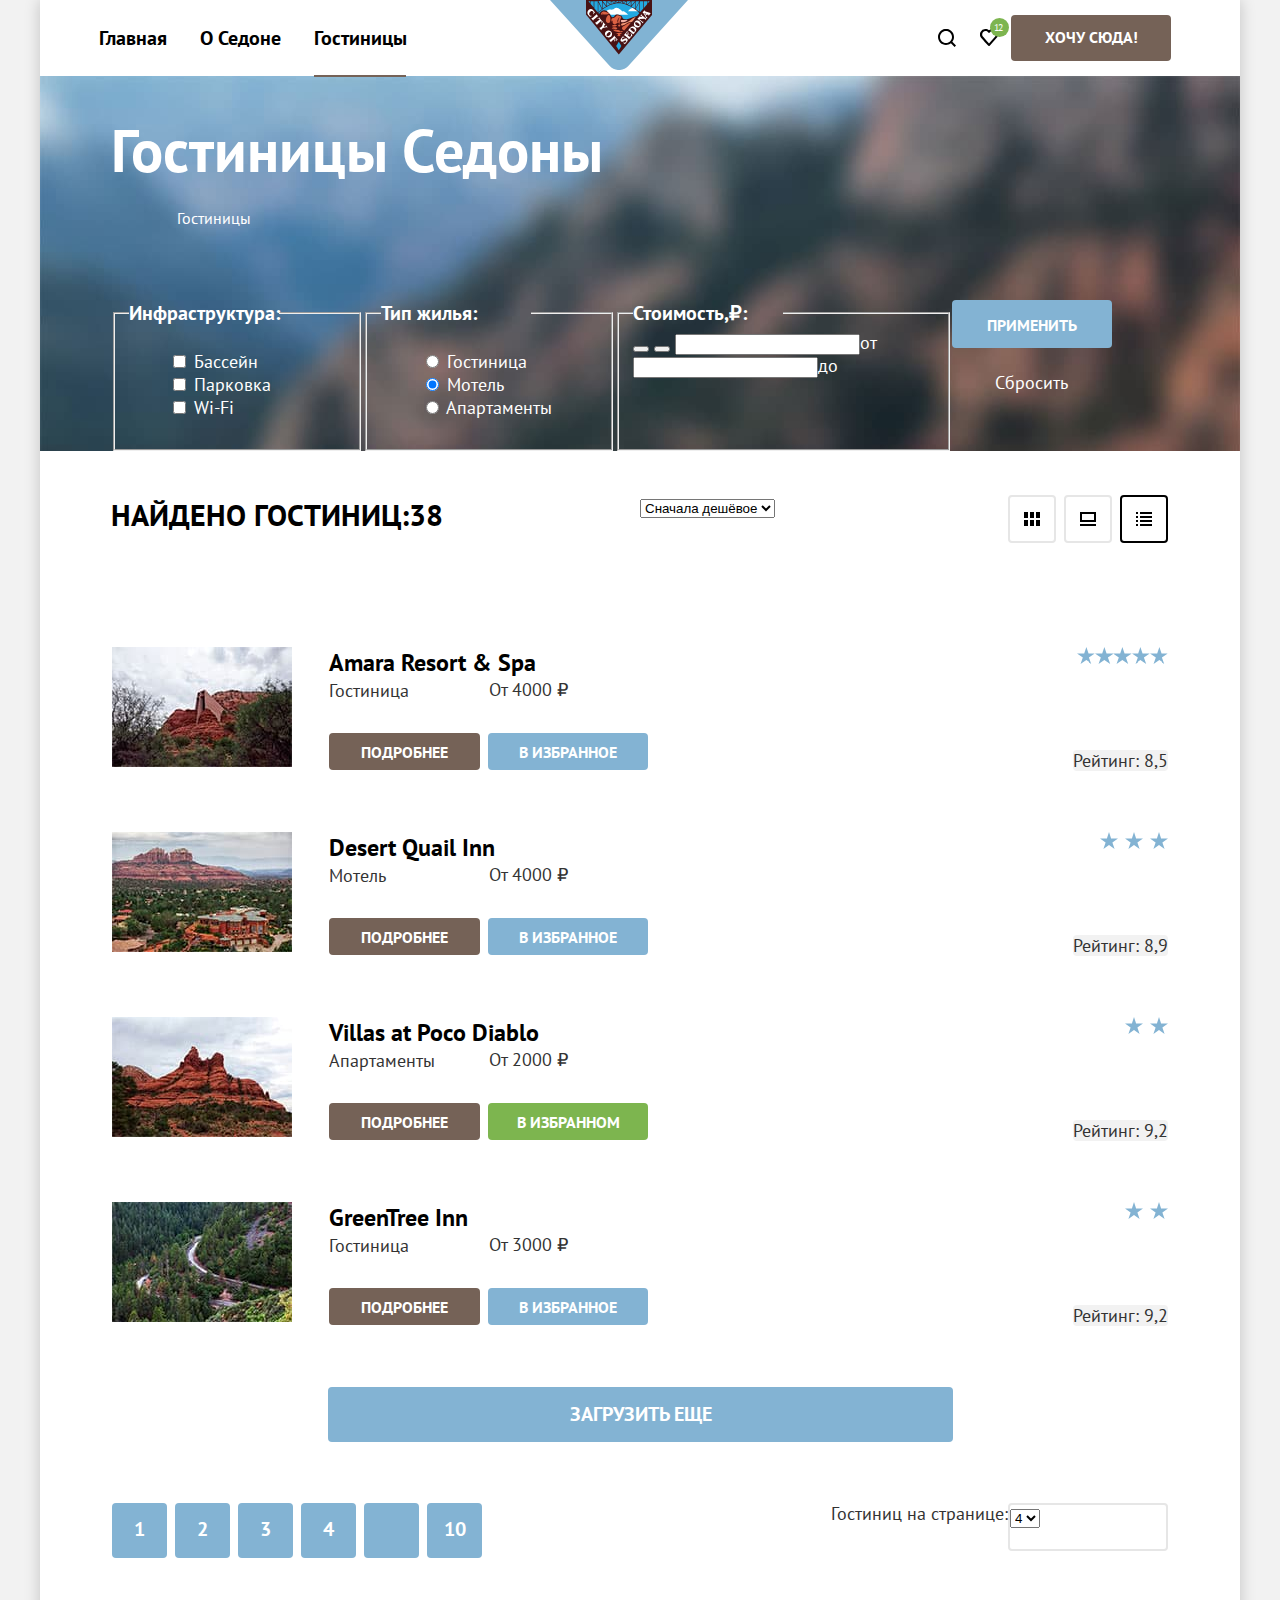
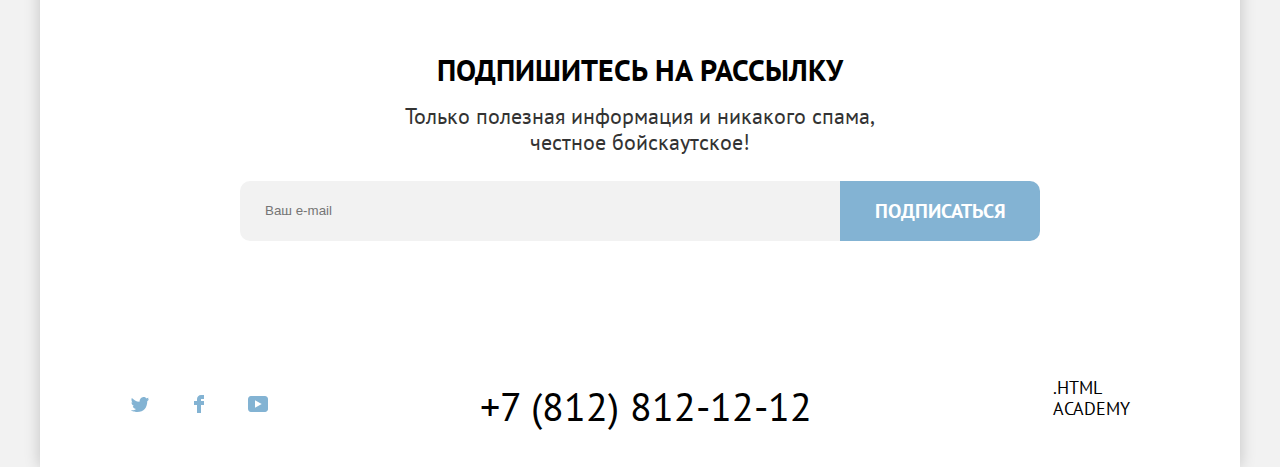
==== catalog.html @ b4c4b1fd "правки декоративных элементов главной страницы" ====
<!DOCTYPE html>
<html lang="ru">
  <head>
    <meta charset="utf-8">
    <title>HTML Academy: Седона</title>
    <link rel="stylesheet" href="styles/styles.css">
  </head>
  <body>
    <div class="conteiner">
      <header class="page-header">
        <nav class="navigation">
          <ul class="navigation-list">
            <li class="navigation-item">
              <a class="navigation-link" href="index.html">Главная</a>
            </li>
            <li class="navigation-item">
              <a class="navigation-link" href="#">О Седоне</a>
            </li>
            <li class="navigation-item">
              <a class="navigation-link navigation-active" href="catalog.html">Гостиницы</a>
            </li>
          </ul>
          <a class="logo" href="#">
            <img class="logo" src="images/logo.svg" width="138" height="70" alt="Логотип Седона"></a>
          <ul class="navigation-user">
            <li class="navigation-button-icon">
              <a class="navigation-link-scan" href="#">
                <svg class="navigation-icon-scan" aria-hidden="true" focusable="false" width="18" height="18" fill="#000" xmlns="http://www.w3.org/2000/svg"><path d="m18 16.5-3.7-3.7c1-1.3 1.7-3 1.7-4.9 0-4.4-3.6-8-8-8S0 3.6 0 8c0 4.4 3.6 8 8 8 1.8 0 3.5-.6 4.9-1.7l3.7 3.7 1.4-1.5ZM8 14c-3.3 0-6-2.7-6-6s2.7-6 6-6 6 2.7 6 6-2.7 6-6 6Z" /></svg>
                <span class="visually-hidden">Поиск</span></a>
            </li>
            <li class="navigation-item">
              <button class="button-item-like" type="button">
                <svg class="navigation-icon" aria-hidden="true" focusable="false" width="18" height="17" fill="#000" xmlns="http://www.w3.org/2000/svg">
                <path d="M8.9 17a.9.9 0 0 1-.8-.4c-5.4-6.1-6.7-7.5-7-7.9A5.4 5.4 0 0 1 5.5 0C6.8 0 8 .5 9 1.3a5.46 5.46 0 0 1 9 4.1c0 1.3-.5 2.5-1.3 3.4l-7 7.9c-.2.2-.4.3-.8.3Zm-6-9.5c.3.4 3.5 4 6.1 6.9l6.2-7c.5-.5.7-1.2.7-2 0-1.8-1.5-3.3-3.3-3.3-1 0-2 .5-2.7 1.3-.3.3-.6.4-.9.4-.3 0-.6-.2-.8-.4-.7-.8-1.7-1.3-2.7-1.3-1.8 0-3.3 1.5-3.3 3.3-.1.9.3 1.6.7 2.1-.1 0-.1 0 0 0Z"  />
                </svg>
                <span class="visually-hidden">Нравится</span>
                <span class="icon-like">12</span>
              </button>
            </li>
            <li class="navigation-button item">
              <button class="navigation-button-nice" type="button">Хочу сюда!</button>
            </li>
          </ul>
        </nav>
      </header>
      <main class="main-inner">
        <section class="catalog-hotel">
          <div class="catalog-bg">
            <header class="inner-header">
              <h1 class="inner-header-title">Гостиницы Седоны</h1>
              <ul class="breadcrumbs">
                <li class="breadcrumbs-item">
                  <a class="visually-hidden" href="index.html">Главная</a>
                  <span class="breadcrumbs-home"></span>
                </li>
                <li class="breadcrumbs-item">
                  <a class="breadcrumbs-link" href="#">Гостиницы</a>
                </li>
              </ul>
            </header>
            <h2 class="visually-hidden">Список гостиниц с фильтрами</h2>
            <div class="catalog">
              <form class="catalog-filter" action="https://echo.htmlacademy.ru/" method="get">
                <fieldset class="catalog-filter-group">
                  <legend class="catalog-filter-title">Инфраструктура:</legend>
                  <ul class="catalog-filter-list">
                    <li class="catalog-filter-item">
                      <label class="control">
                        <input class="control-input" type="checkbox" name="Бассейн">
                        <span class="control-mark"></span>
                        <span class="control-label">Бассейн</span>
                      </label>
                    </li>
                    <li class="catalog-filter-item">
                      <label class="control">
                        <input class="control-input" type="checkbox" name="Парковка">
                        <span class="control-mark"></span>
                        <span class="control-label">Парковка</span>
                      </label>
                    </li>
                    <li class="catalog-filter-item">
                      <label class="control">
                        <input class="control-input" type="checkbox" name="Wi-Fi">
                        <span class="control-mark"></span>
                        <span class="control-label">Wi-Fi</span>
                      </label>
                    </li>
                 </ul>
                </fieldset>
                <fieldset class="catalog-filter-group">
                  <legend class="catalog-filter-title">Тип жилья:</legend>
                  <ul class="catalog-filter-list">
                    <li class="catalog-filter-item">
                      <label class="control">
                        <input class="control-input" type="radio" name="product-group" value="Hotel">
                        <span class="control-mark"></span>
                        <span class="control-label">Гостиница</span>
                      </label>
                    </li>
                    <li class="catalog-filter-item">
                      <label class="control">
                        <input class="control-input" type="radio" name="product-group" value="Motel" checked>
                        <span class="control-mark"></span>
                        <span class="control-label">Мотель</span>
                      </label>
                    </li>
                    <li class="catalog-filter-item">
                      <label class="control">
                        <input class="control-input" type="radio" name="product-group" value="apartments">
                        <span class="control-mark"></span>
                        <span class="control-label">Апартаменты</span>
                      </label>
                    </li>
                  </ul>
                </fieldset>
                <fieldset class="catalog-filter-group">
                  <legend class="catalog-filter-title">Стоимость,₽:</legend>
                  <button class="range-toggle toggle-min" type="button">
                    <span class="visually-hidden">Изменить минимальную цену.</span>
                  </button>
                  <button class="range-toggle toggle-max" type="button">
                    <span class="visually-hidden">Изменить максимальную цену.</span>
                  </button>
                  <label class="catalog-filter-label">
                    <input class="catalog-filter-input" type="number" name="min-price">от
                  </label>
                  <label class="catalog-filter-label">
                    <input class="catalog-filter-input" type="number" name="max-price">до
                  </label>
                </fieldset>
                <div class="buttons">
                  <button class="button-catalog" type="submit">Применить</button>
                  <button class="button-point" type="reset">Сбросить</button>
                </div>
              </form>
            </div>
          </div>
          <div class="seach-mini">
            <p class="seach-hotel">Найдено гостиниц:<span>38</span></p>
            <div class="sorting-card">
              <form class="sorting-type">
                <label class="visually-hidden" for="sorting">Сортировка</label>
                <select class="select-control" id="sorting" name="sorting">
                  <option value="cheap">Сначала дешёвое</option>
                  <option value="expensive">Сначала дорогое</option>
                </select>
                <button class="visually-hidden" type="submit">Отсортировать отели</button>
              </form>
              <a href="#" class="button-light-one card-grid">
                <svg width="20" height="20" viewBox="0 0 20 20" fill="none" xmlns="http://www.w3.org/2000/svg">
                  <path d="M6 3H2V9H6V3Z" fill="black"/>
                  <path d="M18 3H14V9H18V3Z" fill="black"/>
                  <path d="M12 3H8V9H12V3Z" fill="black"/>
                  <path d="M6 11H2V17H6V11Z" fill="black"/>
                  <path d="M18 11H14V17H18V11Z" fill="black"/>
                  <path d="M12 11H8V17H12V11Z" fill="black"/>
                  </svg>
                <span class="visually-hidden">Показать карточки</span>
              </a>
              <a href="#" class="button-light-two card-grid">
                <svg width="20" height="20" viewBox="0 0 20 20" fill="none" xmlns="http://www.w3.org/2000/svg">
                  <path d="M18 15H2V17H18V15Z" fill="black"/>
                  <path d="M16 5V11H4V5H16ZM18 3H2V13H18V3Z" fill="black"/>
                  </svg>
                <span class="visually-hidden">Показать карточку</span>
              </a>
              <a href="#" class="button-light-three card-grid card-grid-current">
                <svg width="20" height="20" viewBox="0 0 20 20" fill="none" xmlns="http://www.w3.org/2000/svg">
                  <path d="M4 3H2V5H4V3Z" fill="black"/>
                  <path d="M18 3H6V5H18V3Z" fill="black"/>
                  <path d="M4 7H2V9H4V7Z" fill="black"/>
                  <path d="M18 7H6V9H18V7Z" fill="black"/>
                  <path d="M4 11H2V13H4V11Z" fill="black"/>
                  <path d="M18 11H6V13H18V11Z" fill="black"/>
                  <path d="M4 15H2V17H4V15Z" fill="black"/>
                  <path d="M18 15H6V17H18V15Z" fill="black"/>
                  </svg>
                <span class="visually-hidden">Показать список</span>
              </a>
            </div>
          </div>
          <ul class="hotel-list">
            <li class="hotel-card">
              <a class="hotel-card-link" href="hotel.html">
                <img class="hotel-card-image" src="images/catalog/hotel-1.jpg" width="180" height="120" alt="Гостиница">
              </a>
             <div class="hotel-conteiner">
               <a class="hotel-mini" href="hotel.html">
                 <h3 class="hotel-card-title">Amara Resort & Spa</h3>
                </a>
                <div class="hotel-money">
                  <span class="hotel-card-price"> Гостиница </span>
                  <span class="hotel-card-money"> От 4000 ₽</span>
                </div>
                <div class="conteiner-mini">
                  <a href="#" class="hotel-card-button button">Подробнее</a>
                  <button class="favorites" type="button">В избранное</button>
                </div>
              </div>
              <div class="conteiner-rating">
              <span class="rating-icon"></span>
              <span class="rating">Рейтинг: 8,5</span>
              </div>
            </li>
            <li class="hotel-card">
              <a class="hotel-card-link" href="hotel.html">
                <img class="hotel-card-image" src="images/catalog/hotel-2.jpg" width="180" height="120" alt="Мотель">
              </a>
              <div class="hotel-conteiner">
                <a class="hotel-mini" href="hotel.html">
                  <h3 class="hotel-card-title">Desert Quail Inn</h3>
                </a>
                <div class="hotel-money">
                  <span class="hotel-card-price"> Мотель</span>
                  <span class="hotel-card-money"> От 4000 ₽</span>
                </div>
                <div class="conteiner-mini">
                  <a href="#" class="hotel-card-button button">Подробнее</a>
                  <button class="favorites" type="button">В избранное</button>
                </div>
              </div>
              <div class="conteiner-rating">
                <span class="rating-icon-three"></span>
                <span class="rating">Рейтинг: 8,9</span>
              </div>
            </li>
            <li class="hotel-card">
              <a class="hotel-card-link" href="hotel.html">
                <img class="hotel-card-image" src="images/catalog/hotel-3.jpg" width="180" height="120" alt="Апартаменты">
              </a>
              <div class="hotel-conteiner">
                <a class="hotel-mini" href="hotel.html">
                  <h3 class="hotel-card-title">Villas at Poco Diablo</h3>
                </a>
                <div class="hotel-money">
                  <span class="hotel-card-price"> Апартаменты</span>
                  <span class="hotel-card-money"> От 2000 ₽</span>
                </div>
                <div class="conteiner-mini">
                  <a href="#" class="hotel-card-button button">Подробнее</a>
                  <button class="favorites-other" type="button">В избранном</button>
                </div>
              </div>
              <div class="conteiner-rating">
                <span class="rating-icon-two"></span>
                <span class="rating">Рейтинг: 9,2</span>
              </div>
            </li>
            <li class="hotel-card">
              <a class="hotel-card-link" href="hotel.html">
                <img class="hotel-card-image" src="images/catalog/hotel-4.jpg" width="180" height="120" alt="Гостиница">
              </a>
              <div class="hotel-conteiner">
                <a class="hotel-mini" href="hotel.html">
                  <h3 class="hotel-card-title">GreenTree Inn</h3>
                </a>
                <div class="hotel-money">
                  <span class="hotel-card-price"> Гостиница</span>
                  <span class="hotel-card-money"> От 3000 ₽</span>
                </div>
                <div class="conteiner-mini">
                  <a href="#" class="hotel-card-button button">Подробнее</a>
                  <button class="favorites" type="button">В избранное</button>
                </div>
              </div>
              <div class="conteiner-rating">
                <span class="rating-icon-two"></span>
                <span class="rating">Рейтинг: 9,2</span>
              </div>
            </li>
          </ul>
          <div class="show">
            <button class="button catalog-show-more" type="button">Загрузить еще</button>
          </div>
          <div class="pagination-start">
            <ul class="pagination">
              <li class="pagination-item">
                <a class="pagination-link pagination-current">1</a>
              </li>
              <li class="pagination-item">
                <a class="pagination-link" href="#">2</a>
              </li>
              <li class="pagination-item">
                <a class="pagination-link" href="#">3</a>
              </li>
              <li class="pagination-item">
                <a class="pagination-link" href="#">4</a>
              </li>
              <li class="pagination-item">
                <a class="pagination-link pagination-next" href="#">
                  <span class="visually-hidden">Следующая страница</span>
                </a>
              </li>
              <li class="pagination-item">
                <a class="pagination-link" href="#">10</a>
              </li>
            </ul>
            <div class="hotel-form">
              <span class="hotel">Гостиниц на странице:</span>
              <form class="hotel-number">
                <select name="number">
                  <option value="1">1</option>
                  <option value="2">2</option>
                  <option value="3">3</option>
                  <option selected value="4" >4</option>
                </select>
                <input class="visually-hidden" type="submit" value="Отправить">
              </form>
            </div>
          </div>
        </section>
        <section class="mailing-catalog">
          <h2 class="mailing-title-catalog">Подпишитесь на рассылку</h2>
          <p class="mailing-text-catalog">Только полезная информация и никакого спама,<br> честное бойскаутское!</p>
          <form class="mailing-form" action="https://echo.htmlacademy.ru/" method="post">
            <input class="mail-form" type="email" id="mailing" name="Ваш e-mail" placeholder="Ваш e-mail">
            <button class="button-mail" type="submit">Подписаться</button>
          </form>
        </section>
      </main>
      <footer class="page-footer">
        <div class="page-footer-container">
          <section class="footer-social">
            <h2 class="visually-hidden page-footer-title">Социальные сети</h2>
            <ul class="footer-social-list">
              <li class="footer-social-item">
                <a class="button-twit" href="https://twitter.com/htmlacademy_ru">
                  <svg class="footer-icon"  fill-rule="evenodd" clip-rule="evenodd" width="18" fill="#83B3D3" height="15" xmlns="http://www.w3.org/2000/svg">
                    <path d="M11.6.2c1.8-.5 3.2.3 3.8 1.2.7-.2 1.4-.5 2.1-.7 0 .9-.6 1.5-.9 1.8.7.1 1.4-.6 1.4-.6-.2 1-1.1 1.8-1.7 2C16.1 10.7 13 15.1 5.7 15h-.5c-.4 0-4.4-.5-5.2-1.9 2.4.2 4.1-.4 5-1.2-1-.3-2.9-.4-3.2-2.9.4.1.6.2 1.3.1C1.8 8.3.4 7.5.5 5.3c.3.3 1.1.5 1.4.5C1.1 5.6-.2 2.5.9.9c1.9 1.9 4 3.6 7.6 3.8C8.7 2.3 9.7.8 11.6.2Z" />
                  </svg>
                  <span class="visually-hidden">Твиттер</span>
                </a>
              </li>
              <li class="footer-social-item">
                <a class="button-face" href="https://www.facebook.com/htmlacademy">
                  <svg class="footer-icon" fill-rule="evenodd" clip-rule="evenodd" width="10" height="18" fill="#83B3D3" xmlns="http://www.w3.org/2000/svg">
                    <path d="M7 0C4.8 0 3 1.8 3 4v2H0v4h3v8h4v-8h3V6H7V4h3V0H7Z" />
                  </svg>
                  <span class="visually-hidden">Фейсбук</span>
                </a>
              </li>
              <li class="footer-social-item">
                <a class="button-youtube" href="https://www.youtube.com/c/HTMLAcademyRUS">
                  <svg class="footer-icon"  fill-rule="evenodd" clip-rule="evenodd" width="20" height="16" fill="#83B3D3" xmlns="http://www.w3.org/2000/svg">
                    <path d="M17 0H2.9C1.2 0 0 1.5 0 3.2v9.5C0 14.5 1.2 16 2.9 16h14.3c1.5 0 2.9-1.5 2.9-3.2V3.2C19.9 1.5 18.7 0 17 0ZM7 11.8V4.2L13.7 8 7 11.8Z" /><defs><path  d="M0 0h20v16H0z"/></defs>
                  </svg>
                  <span class="visually-hidden">Ютуб</span>
                </a>
              </li>
            </ul>
          </section>
          <section class="footer-contacts">
            <h2 class="visually-hidden">Контакты</h2>
            <a class="footer-contacts-address-phone" href="tel:+78128121212">+7 (812) 812-12-12</a>
          </section>
          <p class="about-text"> <a class="htmlacademy-link" href="https://htmlacademy.ru/">.html academy</a></p>
        </div>
      </footer>
    </div>
  </body>
</html>
---- styles/styles.css ----
@font-face {
  font-family: "PT Sans";
  font-style: normal;
  font-weight: 400;
  src: url("../fonts/ptsans-400.woff2") format("woff2");
  font-display: swap;
}
@font-face {
  font-family: "PT Sans";
  font-style: normal;
  font-weight: 700;
  src: url("../fonts/ptsans-700.woff2") format("woff2");
  font-display: swap;
}
html {
  height: 100%;
}
body {
  margin: 0;
  min-height: 100%;
  font-family: "PT Sans", sans-serif;
  font-size: 18px;
  line-height: 21px;
  color: #333333;
  background-color: #F2F2F2;
}
.conteiner {
  background-color: #FFFFFF;
  box-shadow: 0px 0px 15px rgba(0, 0, 0, 0.2);
  width: 1200px;
  margin-left: auto;
  margin-right: auto;
}
.button {
  font-family: "PT Sans", sans-serif;
  font-style: normal;
  font-weight: bold;
  font-size: 16px;
  line-height: 16px;
  color: #FFFFFF;
  background-color: #756257;
  text-decoration: none;
  text-transform: uppercase;
}
.button-hotel {
  font-family: "PT Sans", sans-serif;
  font-style: normal;
  font-weight: bold;
  width: 575px;
  height: 60px;
  padding: 0;
  padding-top: 10px;
  padding-bottom: 14px;
  border-radius: 10px;
  border: 3px solid transparent;
  background-color: #756257;
  font-size: 20px;
  line-height: 36px;
  text-align: center;
  text-transform: uppercase;
  color: #FFFFFF;
}
.button-hotel:hover {
  background: #615048;
}
.button-hotel:active {
  background: #615048;
  color: rgba(255, 255, 255, 0.3);
}
.button-hotel:focus {
  background: #615048;
  border-color: #83B3D3;
  box-sizing: border-box;
  outline: none;
}
.button-mail{
  font-family: "PT Sans", sans-serif;
  font-style: normal;
  font-weight: bold;
  width: 200px;
  height: 60px;
  box-sizing: border-box;
  padding: 12px 0;
  background: #83B3D3;
  border: 3px solid transparent;
  border-radius: 0px 10px 10px 0px;
  font-size: 20px;
  line-height: 26px;
  align-items: center;
  text-align: center;
  text-transform: uppercase;
  color: #FFFFFF;
}
.button-mail:hover {
  background: #68A2CA;
}

.button-mail:focus {
  background: #68A2CA;
  border-color: #756257;
  outline: none;
}
.button-mail:active {
  color: rgba(255, 255, 255, 0.3);
  background: #68A2CA;
  border: none;
}
.navigation-button-nice {
  font-family: "PT Sans", sans-serif;
  font-weight: bold;
  font-size: 16px;
  line-height: 21px;
  text-align: center;
  width: 160px;
  padding-top: 9px;
  padding-bottom: 10px;
  color: #FFFFFF;
  background-color: #756257;
  text-decoration: none;
  text-transform: uppercase;
  border-radius: 4px;
  border: 3px solid transparent;
}

.navigation-button-nice:hover {
  background: #615048;
}
.navigation-button-nice:active {
  background: #615048;
  color: rgba(255, 255, 255, 0.3);
}
.navigation-button-nice:focus {
  background: #615048;
  border-color: #83B3D3;
  border-radius: 4px;
  box-sizing: border-box;
  outline: none;
}
.mailing-form {
  display: grid;
  grid-template-columns: 600px 200px;
  grid-row: 5/6;
  width: 800px;
  margin: 0 auto;
}
.mailing-form-catalog {
  display: grid;
  grid-template-columns: 600px 200px;
  width: 800px;
  margin: 0 auto;
}
.visually-hidden {
  position: absolute;
  width: 1px;
  height: 1px;
  margin: -1px;
  padding: 0;
  border: 0;
  clip: rect(0 0 0 0);
  overflow: hidden;
}
.mail-form {
  padding: 0;
  padding-left: 22px;
  padding-right: 19px;
  background: #F2F2F2;
  border: 3px solid transparent;
  width: 600px;
  border-radius: 10px 0px 0px 10px;
  box-sizing: border-box;
}
.mail-form:hover {
  background: #E6E6E6;
}

.mail-form:focus {
  border-color: #83B3D3;
  background: #E6E6E6;
  outline: none;
}
.mail-form:active {
  background: #FFFFFF;
  border: 2px solid #000000;

}
.navigation {
  display: flex;
}
.navigation-list {
  display: flex;
  align-items: center;
  width: 460px;
  margin: 0;
  padding: 0;
  list-style-type: none;
  padding-left: 44px;
  padding-top: 16px;
  padding-bottom: 17px;
}
.navigation-user {
  display: flex;
  max-width: 460px;
  margin-left: auto;
  padding: 0;
  margin-top: 0;
  margin-bottom: 0;
  padding-right: 69px;
  padding-top: 11px;
  padding-bottom: 11px;
  list-style-type: none;
  align-items: center;
}
.navigation-button-icon {
  position: relative;
  margin-right: 1px;
}
.navigation-link-scan:hover .navigation-icon-scan {
  fill: #756257;
}

.navigation-link-scan:focus .navigation-icon-scan {
  fill: #756257;
}
.navigation-link-scan:focus {
  border-color: #83B3D3;
  border-radius: 10px;
  outline: none;
}
.navigation-link-scan:active .navigation-icon-scan {
  fill: rgba(117, 98, 87, 0.3);
  border: none;
}
.navigation-button-like {
  margin-right: 20px;
  line-height: 0;
  background-color: none;
}
.navigation-item {
  margin-right: 3px;
  position: relative;
  display: block;
}
.navigation-item:last-child {
  margin-right: 0;
}
.logo {
  display: block;
  margin: 0 auto;
  margin: 0;
  border: 3px solid transparent;
  border-top: 0;
}
.logo:hover {
  opacity: 0.6;
}
.logo:active {
  opacity: 0.3;
}
.logo:focus {
  border-color: #83B3D3;
  box-sizing: border-box;
  border-radius: 10px;
  outline: none ;
}
.navigation-icon-scan {
  position: absolute;
  top: 0px;
  bottom: 0;
  left: 0;
  right: 0px;
  margin: auto;
  fill: #000000;
}
.navigation-icon {
  position: absolute;
  top: 0;
  right: 0px;
  bottom: 0;
  left: 0px;
  margin: auto;
  fill: #000000;
}
.icon-like {
  position: absolute;
  font-family: "PT Sans", sans-serif;
  font-style: normal;
  font-weight: normal;
  font-size: 10px;
  line-height: 13px;
  text-align: center;
  letter-spacing: -0.1em;
  color: #FFFFFF;
  background-color: #7DB54F;
  border-radius: 50%;
  width: 19px;
  height: 19px;
  top: -4px;
  right: -4px;
  box-sizing: border-box;
  padding-right: 3px;
  padding-top: 3px;
}
.button-item-like:active .icon-like {
  color: rgba(255, 255, 255, 0.3);
}
.navigation-link-scan {
  position: relative;
  top: 0;
  right: 0;
  left: 0;
  bottom: 0;
  margin: auto;
  display: block;
  width: 38px;
  height: 37px;
  border: 3px solid transparent;
}
.button-item-like {
  background-color: transparent;
  border: 3px solid transparent;
  padding: 0;
  position: relative;
  width: 38px;
  height: 37px;
}
.button-item-like:hover .navigation-icon {
  fill: #756257;
}
.button-item-like:active .navigation-icon {
  fill: rgba(117, 98, 87, 0.3)
}
.button-item-like:focus .navigation-icon {
  fill: #756257;
}
.button-item-like:focus {
  border-color: #83B3D3;
  border-radius: 10px;
  outline: none;
}
.navigation-link {
  border: 3px solid transparent;
  font-size: 20px;
  line-height: 26px;
  font-weight: 700;
  color: #000000;
  text-decoration: none;
  padding: 0 12px;
}
.navigation-link:hover {
  color: #756257;
}
.navigation-link:active {
  color: #756257;
  opacity: 0.3;
}
.navigation-link:focus {
  border-color: #83B3D3;
  box-sizing: border-box;
  border-radius: 10px;
  color: #756257;
  outline: none;
}
.navigation-active::before {
  position: absolute;
  right: 16px;
  bottom: -26px;
  left: 15px;
  height: 2px;
  background-color: rgba(117, 98, 87, 1);
  content: "";
}
.hello {
  display: block;
  margin: 0 auto;
}
.gor {
  padding-top: 51px;
  padding-bottom: 82px;
  background-image: url("../images/index-bg.jpg");
  background-size: 100% auto;
  background-repeat: no-repeat;
  flex-grow: 1;
  background-color: darkcyan;
}
.advantages-list{
  display: flex;
  flex-wrap: wrap;
  margin: 0;
  padding: 0;
  text-align: center;
  list-style: none;
  list-style-type: none;
}
.try {
  margin: 0;
  padding: 0;
  display: flex;
}
.advantages-title {
  margin: 0;
  padding: 0;
}
.advantages-description {
  margin: 0;
  margin-left: 90px;
  margin-right: 90px;
}
.advantages-one{
  margin-top: 25px;
  margin-bottom: 26px;
  margin-left: 75px;
  margin-right: 75px;
}
.blue {
  text-align: center;
  width: 400px;
  padding-top: 98px;
  padding-bottom: 77px;
}
.advantages-item {
  display: flex;
  width: 1200px;
  text-align: center;
  flex-wrap: wrap;
}
.sublist-item {
  position: relative;
  list-style: none;
  width: 400px;
  padding-top: 184px;
  padding-bottom: 79px;
  padding-left: 75px;
  padding-right: 75px;
  box-sizing: border-box;
}
.sublist-item .sublist-icon{
  bottom: auto;
  top: 89px;

}
.sublist-icon {
  position: absolute;
  top: 0;
  right: 0;
  bottom: 0;
  left: 0;
  margin: auto;
}
.advantages-item-mini {
  width: 400px;
  padding-top: 98px;
  padding-bottom: 77px;
}
.advantages-title-mini {
  margin: 0;
  font-weight: bold;
  font-size: 24px;
  line-height: 28px;
  text-align: center;
  text-transform: uppercase;
  color: #000000;
  margin-bottom: 25px;
}
.advantages-number {
  margin: 0;
  margin-bottom: 26px;
}
.advantages-text-mini {
  margin: 0;
  margin-left: 75px;
  margin-right: 75px;
}
.advatages-foto {
  width: 800px;
}
.present {
  flex-direction: column;
  width: 400px;
}
.sublist{
  width: 1200px;
  display: flex;
  margin: 0;
  padding: 0;
  text-align: center;
}
.registration {
  text-align: center;
  padding: 91px 240px;
}
.preface {
  text-align: center;
}
.mailing-catalog {

  text-align: center;
  padding: 94px 200px;
}
.footer-contacts-address-phone {
  font-style: normal;
  font-weight: normal;
  font-size: 40px;
  line-height: 40px;
  border: 3px solid transparent;
  text-decoration: none;
  text-transform: uppercase;
  color: #000000;
}
.footer-contacts-address-phone:hover {
  color: #756257;
}
.footer-contacts-address-phone:active {
  color: #756257;
  opacity: 0.3;
}
.footer-contacts-address-phone:focus {
  color: #756257;
  border-color: #83B3D3;
  border-radius: 10px;
  box-sizing: border-box;
  outline: none;
}

.footer-contacts {
  width: 720px;
  text-align: center;
}

.page-footer {
  width: 1200px;
}
.page-footer-container {
  margin: 0;
  display: flex;
  margin: 0 auto;
  padding-top: 40px;
  padding-bottom: 30px;
  padding-right: 72px;
  padding-left: 72px;
  box-sizing: border-box;
  align-items: center;
}
.footer-social-list {
  display: grid;
  grid-template-columns: repeat(3, 1fr);
  text-align: center;
  column-gap: 3px;
  list-style-type: none;
  margin: 0;
  padding: 0;
  align-items: center;
}
.footer-social-item {
  border: 3px solid transparent;
  align-items: center;
}
.button-twit {
  display: block;
  text-decoration: none;
  padding: 12px;
  border: 3px solid transparent;
}
.button-twit:hover .footer-icon {
  fill: #68A2CA;
}
.button-twit:active .footer-icon {
  fill: rgba(104, 162, 202, 0.3)
}
.button-twit:focus {
  fill: #68A2CA;
  border-color: #83B3D3;
  border-radius: 10px;
  box-sizing: border-box;
  outline: none;
}
.button-face {
  display: block;
  border: 3px solid transparent;
  padding: 12px;
  text-decoration: none;
}
.button-face:hover .footer-icon {
  fill: #68A2CA;
}
.button-face:active .footer-icon {
  fill: rgba(104, 162, 202, 0.3)
}
.button-face:focus {
  fill: #68A2CA;
  border-color: #83B3D3;
  border-radius: 10px;
  box-sizing: border-box;
  outline: none;
}
.button-youtube {
  display: block;
  border: 3px solid transparent;
  text-decoration: none;
  padding: 12px;
}
.button-youtube:hover .footer-icon {
  fill: #68A2CA;
}
.button-youtube:active .footer-icon {
  fill: rgba(104, 162, 202, 0.3)
}
.button-youtube:focus {
  fill: #68A2CA;
  border-color: #83B3D3;
  border-radius: 10px;
  box-sizing: border-box;
  outline: none;
}
.preface {
  background: white;
  padding-top: 63px;
  padding-left: 240px;
  padding-right: 240px;
  padding-bottom: 79px;
}
.preface-position {
  width: 720px;
  font-weight: 700;
  font-size: 30px;
  line-height: 36px;
  text-align: center;
  text-transform: uppercase;
  color: #000000;
}
.preface-item {
  width: 720px;
  font-size: 22px;
  line-height: 36px;
  margin-top: 23px;
}
.advantages-title {
  font-size: 24px;
  line-height: 28px;
  text-transform: uppercase;
  color: #000000;
}
.title-white {
  color: #FFFFFF;
  font-size: 24px;
  line-height: 28px;
  text-transform: uppercase;
  margin: 0;
}
.blue{
  background: #83b3d3;
  color: #ffffff;
}
.advantages-text {
  color: #333333;
  margin: 0;
  margin-top: 20px;
}
.area {
  background: rgba(131, 179, 211, 0.12);
}
.present {
  background: rgba(121, 121, 121, 0.12);
}
.road {
  background: rgba(131, 179, 211, 0.2);
}
.food {
  background: #FFFFFF;
}
.tourist {
  background: rgba(131, 179, 211, 0.12);
}
.present {
  background: rgba(131, 179, 211, 0.12);
}
.registration-list {
  margin-top: 91px;
  margin-bottom: 15px;
  font-weight: bold;
  font-size: 30px;
  line-height: 36px;
  text-align: center;
  text-transform: uppercase;
  color: #000000;
  margin-bottom: 15px;
}
.registration-item {
  font-size: 22px;
  margin-bottom: 73px;
}
.mailing {
  background-image: url("../images/background-mailing.jpg");
  text-align: center;
  padding: 94px 200px;
}
.mailing-title {
  margin: 0;
  font-weight: bold;
  font-size: 30px;
  line-height: 36px;
  text-transform: uppercase;
  color: #ffffff;
  margin-bottom: 15px;
}
.mailing-text {

  margin: 0;
  font-size: 22px;
  line-height: 26px;
  color: #FFFFFF;
  margin-bottom: 26px;
}
.htmlacademy-link {
  font-style: normal;
  text-decoration: none;
  text-transform: uppercase;
  color: #000000;
}
.about-text {
  width: 115px;
  margin-top: 2px;
  margin-left: 53px;
  margin-left: auto;
}
/* каталог */
.catalog-bg {
  background-image: url("../images/catalog/catalog-bg.jpg");
  background-size: cover;
  background-repeat: no-repeat;
  color: #FFFFFF;
}
.breadcrumbs {
  display: flex;
  list-style-type: none;
}
.breadcrumbs-link {
  margin-left: 26px;
}
.catalog-filter-list {
  list-style-type: none;
}
.catalog-filter {
  display: flex;
  margin: 0;
  margin-top: 71px;
}
.catalog {
  margin: 0;
  padding-left: 71px;
  padding-right: 72px;
}
.seach-mini {
  display: flex;
  padding-top: 44px;
  padding-bottom: 42px;
  padding-left: 71px;
  padding-right: 72px;
}
.hotel-list {
  margin: 0;
  list-style-type: none;
  padding-top: 31px;
  padding-left: 72px;
  padding-right: 72px;
}
.hotel-card-button {
  display: block;
  line-height: 21px;
  width: 151px;
  height: 37px;
  text-align: center;
  text-transform: uppercase;
  box-sizing: border-box;
  border: 3px solid transparent;
  border-radius: 4px;
  margin-right: 8px;
  padding-top: 6px;
  padding-bottom: 7px;
}
.hotel-card-button:hover {
  background: #615048;
}
.hotel-card-button:active {
  background: #615048;
  color: rgba(255, 255, 255, 0.3);
}
.hotel-card-button:focus {
  background: #615048;
  border-color: #83B3D3;
  border-radius: 4px;
  box-sizing: border-box;
  outline: none;

}
.show {
  padding-left: 288px;
  padding-top: 31px;
  padding-bottom: 30px;
}
.mailing-title-catalog {
  font-weight: bold;
  font-size: 30px;
  line-height: 36px;
  text-transform: uppercase;
  color: #000000;
  margin: 0;
  margin-bottom: 15px;
}
.mailing-text-catalog {
  font-size: 22px;
  line-height: 26px;
  text-align: center;
  color: #333333;
  margin: 0;
  margin-bottom: 26px;
}
.breadcrumbs-home {
  background-image: url(../images/icons/home-mini.svg);
  width: 12px;
  height: 12px;
}
.breadcrumbs-link {

  font-size: 16px;
  line-height: 21px;
  color: #FFFFFF;
  text-decoration: none;
}
.button-catalog {
  font-family: "PT Sans", sans-serif;
  font-style: normal;
  font-weight: bold;
  width: 160px;
  height: 48px;
  padding: 12px 0;
  background: #83B3D3;
  border-radius: 4px;
  font-size: 16px;
  line-height: 21px;
  align-items: center;
  text-align: center;
  text-transform: uppercase;
  border: 3px solid transparent;
  color: #FFFFFF;
  margin-bottom: 20px;
}
.button-catalog:hover {
  background: #68A2CA;
}
.button-catalog:active {
  background: #68A2CA;
  color: rgba(255, 255, 255, 0.3);
}
.button-catalog:focus {
  background: #68A2CA;
  border-color: #FFFFFF;
  border-radius: 4px;
  box-sizing: border-box;
  outline: none;
}
.button-point {
  font-family: "PT Sans", sans-serif;
  font-style: normal;
  font-weight: normal;
  font-size: 18px;
  line-height: 23px;
  text-align: center;
  padding: 0;
  color: #FFFFFF;
  border: 3px solid transparent;
  background-color: transparent;
  width: 160px;
  height: 23px;
}
.button-point:hover {
  color: rgba(255, 255, 255, 0.6);
}
.button-point:active {
  color: rgba(255, 255, 255, 0.3);
}
.button-point:focus {
  width: 100px;
  margin: 0 30px;
  text-align: center;
  border-color: #83B3D3;
  box-sizing: border-box;
  border-radius: 4px;
  outline: none;
}
.inner-header-title {
  font-weight: bold;
  font-size: 60px;
  line-height: 78px;
  margin: 0;
}
.inner-header {
  margin: 0;
  padding-top: 35px;
  padding-left: 71px;
}
.catalog-filter-title {
  margin: 0;
  padding: 0;
  width: 150px;
  font-weight: bold;
  font-size: 20px;
  line-height: 26px;
  margin-right: 67px;
}
.control-label {
  line-height: 23px;
}
.seach-hotel {
  margin: 0;
  font-weight: bold;
  font-size: 30px;
  line-height: 39px;
  text-transform: uppercase;
  color: #000000;
}
.sorting-type {
  font-size: 18px;
  line-height: 23px;
  color: #333333;
}
.sorting-card {
  display: grid;
  grid-template-columns: 287px 81px 48px 8px 48px 8px 48px;
  margin-left: auto;
}
.button-light-one {
  width: 48px;
  height: 48px;
  grid-column: 3/4;
}
.button-light-two {
  width: 48px;
  height: 48px;
  grid-column: 5/6;
}
.button-light-three {
  width: 48px;
  height: 48px;
  grid-column: 7/8;
}
.card-grid {
  display: flex;
  align-items: center;
  justify-content: center;
  width: 48px;
  height: 48px;
  border: 2px solid #E6E6E6;
  box-sizing: border-box;
  border-radius: 4px;
}
.card-grid-current{
  border: 2px solid #000000;
}
.hotel-card-title {
  margin: 0;
  font-weight: bold;
  font-size: 24px;
  line-height: 31px;
  color: #000000;
  margin-bottom: 1px;
}
.hotel-card-image {
  margin-right: 37px;
}
.hotel-mini {
  text-decoration: none;
  display: flex;
}
.rating {
  background: #F2F2F2;
  border-radius: 4px;
  margin-left: auto;
  align-self: flex-end;
}
.conteiner-rating {
  display: flex;
  flex-direction: column;
  justify-content: space-between;
  margin-left: auto;
}

.rating-icon {
  width: 91px;
  height: 17px;
  background-image: url(../images/icons/star.svg);
  background-repeat: space;
  background-size: 18px 17px;
  background-position: center;
  margin-left: auto;
  align-self: flex-start;
}
.rating-icon-three {
  width: 68px;
  height: 17px;
  background-image: url(../images/icons/star.svg);
  background-repeat: space;
  background-size: 18px 17px;
  background-position: center;
  margin-left: auto;
  align-self: flex-start;
}
.rating-icon-two {
  width: 43px;
  height: 17px;
  background-image: url(../images/icons/star.svg);
  background-repeat: space;
  background-size: 18px 17px;
  background-position: center;
  margin-left: auto;
  align-self: flex-start;
}
.hotel-conteiner {
  display: flex;
  flex-direction: column;
}
.conteiner-mini {
  display: flex;
}
.hotel-card {
  display: flex;
  padding-top: 31px;
  padding-bottom: 30px;
}
.favorites {
  font-family: "PT Sans", sans-serif;
  font-style: normal;
  font-weight: bold;
  width: 160px;
  height: 37px;
  padding: 0;
  padding-top: 6px;
  padding-bottom: 7px;
  border: 3px solid transparent;
  background: #83B3D3;
  border-radius: 4px;
  font-size: 16px;
  line-height: 21px;
  text-align: center;
  text-transform: uppercase;
  color: #FFFFFF;
}
.favorites:hover {
  background: #68A2CA;
  border: 1px solid #756257;
  border-radius: 4px;
  padding-top: 8px;
  padding-bottom: 9px;
}
.favorites:active {
  background: #68A2CA;
  border: 1px solid #756257;
  box-sizing: border-box;
  border-radius: 4px;
  padding-top: 8px;
  padding-bottom: 9px;
  color: rgba(255, 255, 255, 0.3);
}
.favorites:focus {
  background: #68A2CA;
  border: 3px solid #756257;
  border-radius: 4px;
  box-sizing: border-box;
  outline: none;
}

.hotel-card-price {
  line-height: 23px;
  color: #333333;
  margin-right: 10px;
  margin-bottom: 31px;
  width: 150px;
}
.hotel-money {
  display: flex;
}
.favorites-other {
  font-family: "PT Sans", sans-serif;
  font-style: normal;
  font-weight: bold;
  width: 160px;
  height: 37px;
  background: #7DB54F;
  border: 3px solid transparent;
  padding: 0;
  padding-top: 6px;
  padding-bottom: 7px;
  border-radius: 4px;
  font-size: 16px;
  line-height: 21px;
  text-align: center;
  text-transform: uppercase;
  color: #FFFFFF;
}
.favorites-other:hover {
  background: #6C9E42;
}
.favorites-other:active {
  background: #6C9E42;
  color: rgba(255, 255, 255, 0.3);
}
.favorites-other:focus {
  background: #6C9E42;
  border-color: #756257;
  border-radius: 4px;
  box-sizing: border-box;
  outline: none;
}
.catalog-show-more {
  margin: 0;
  padding: 0;
  width: 625px;
  height: 55px;
  background: #83B3D3;
  border-radius: 4px;
  font-weight: bold;
  font-size: 20px;
  line-height: 26px;
  border: 3px solid transparent;
  align-items: center;
  text-align: center;
  text-transform: uppercase;
  color: #FFFFFF;
}
.catalog-show-more:hover {
  background: #68A2CA;
}
.catalog-show-more:active {
  background: #68A2CA;
  color: rgba(255, 255, 255, 0.3);
}
.catalog-show-more:focus {
  background: #68A2CA;
  border-color: #756257;
  border-radius: 4px;
  box-sizing: border-box;
  outline: none;
}
.pagination-start {
  display: flex;
  padding-left: 72px;
  padding-right: 72px;
  padding-top: 31px;
}
.pagination {
  display: flex;
  margin: 0;
  padding: 0;
  list-style-type: none;
}
.pagination-link {
  font-family: "PT Sans", sans-serif;
  font-style: normal;
  font-weight: bold;
  display: block;
  box-sizing: border-box;
  width: 55px;
  height: 55px;
  background: #83B3D3;
  border-radius: 4px;
  font-size: 20px;
  line-height: 26px;
  padding-top: 13px;
  text-align: center;
  text-transform: uppercase;
  text-decoration: none;
  color: #FFFFFF;
}
.hotel-form {
  display: flex;
  margin-left: auto;
}
.pagination-item:not(:last-child) {
  margin-right: 8px;
}
.hotel-number {
  width: 160px;
  height: 48px;
  border: 2px solid #E6E6E6;
  box-sizing: border-box;
  border-radius: 4px;
  font-size: 18px;
  line-height: 23px;
  color: #333333;
}
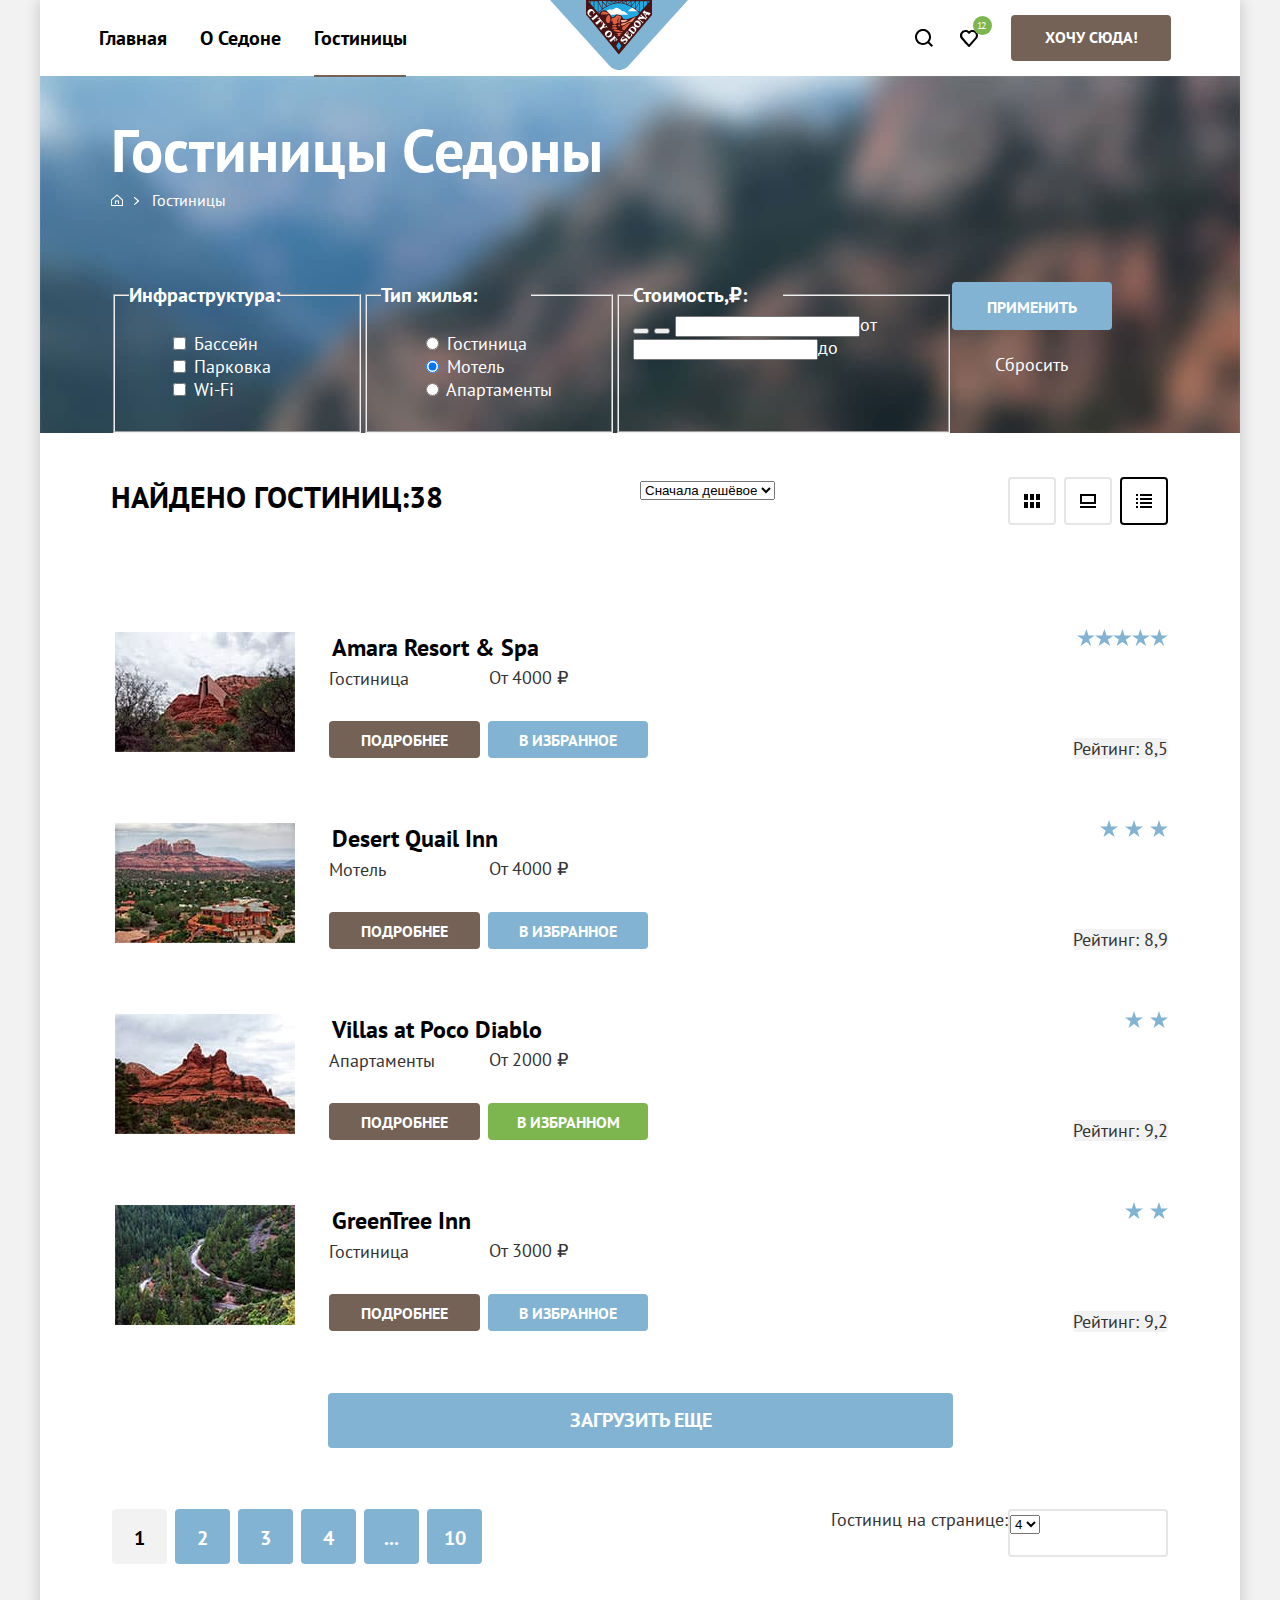
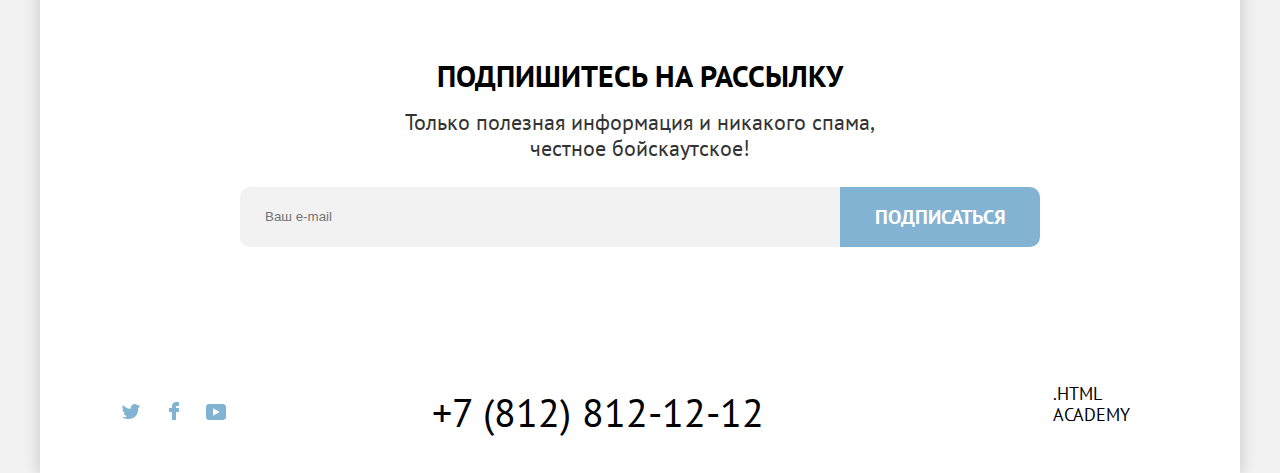
==== commit d9672887: "декоративные элементы на внутренней странице" ====
--- a/catalog.html
+++ b/catalog.html
@@ -28,7 +28,7 @@
                 <svg class="navigation-icon-scan" aria-hidden="true" focusable="false" width="18" height="18" fill="#000" xmlns="http://www.w3.org/2000/svg"><path d="m18 16.5-3.7-3.7c1-1.3 1.7-3 1.7-4.9 0-4.4-3.6-8-8-8S0 3.6 0 8c0 4.4 3.6 8 8 8 1.8 0 3.5-.6 4.9-1.7l3.7 3.7 1.4-1.5ZM8 14c-3.3 0-6-2.7-6-6s2.7-6 6-6 6 2.7 6 6-2.7 6-6 6Z" /></svg>
                 <span class="visually-hidden">Поиск</span></a>
             </li>
-            <li class="navigation-item">
+            <li class="navigation-button-like">
               <button class="button-item-like" type="button">
                 <svg class="navigation-icon" aria-hidden="true" focusable="false" width="18" height="17" fill="#000" xmlns="http://www.w3.org/2000/svg">
                 <path d="M8.9 17a.9.9 0 0 1-.8-.4c-5.4-6.1-6.7-7.5-7-7.9A5.4 5.4 0 0 1 5.5 0C6.8 0 8 .5 9 1.3a5.46 5.46 0 0 1 9 4.1c0 1.3-.5 2.5-1.3 3.4l-7 7.9c-.2.2-.4.3-.8.3Zm-6-9.5c.3.4 3.5 4 6.1 6.9l6.2-7c.5-.5.7-1.2.7-2 0-1.8-1.5-3.3-3.3-3.3-1 0-2 .5-2.7 1.3-.3.3-.6.4-.9.4-.3 0-.6-.2-.8-.4-.7-.8-1.7-1.3-2.7-1.3-1.8 0-3.3 1.5-3.3 3.3-.1.9.3 1.6.7 2.1-.1 0-.1 0 0 0Z"  />
@@ -50,8 +50,11 @@
               <h1 class="inner-header-title">Гостиницы Седоны</h1>
               <ul class="breadcrumbs">
                 <li class="breadcrumbs-item">
-                  <a class="visually-hidden" href="index.html">Главная</a>
-                  <span class="breadcrumbs-home"></span>
+                  <a class="visually-hidden breadcrumbs-link" href="index.html">Главная</a>
+                  <svg class="home-mini-icon" width="12" height="12" fill="#fff" xmlns="http://www.w3.org/2000/svg">
+                    <path d="M6 .3 0 5.8V12h12V5.8L6 .3ZM11 11H1V6.2l5-4.5 5 4.5V11Z" />
+                    <path d="M4 10h1V7.5h2V10h1V6.5H4V10Z"/>
+                  </svg>
                 </li>
                 <li class="breadcrumbs-item">
                   <a class="breadcrumbs-link" href="#">Гостиницы</a>
@@ -287,7 +290,7 @@
                 <a class="pagination-link" href="#">4</a>
               </li>
               <li class="pagination-item">
-                <a class="pagination-link pagination-next" href="#">
+                <a class="pagination-link pagination-next" href="#">...
                   <span class="visually-hidden">Следующая страница</span>
                 </a>
               </li>
@@ -333,7 +336,7 @@
               </li>
               <li class="footer-social-item">
                 <a class="button-face" href="https://www.facebook.com/htmlacademy">
-                  <svg class="footer-icon" fill-rule="evenodd" clip-rule="evenodd" width="10" height="18" fill="#83B3D3" xmlns="http://www.w3.org/2000/svg">
+                  <svg class="footer-icon-face" fill-rule="evenodd" clip-rule="evenodd" width="10" height="18" fill="#83B3D3" xmlns="http://www.w3.org/2000/svg">
                     <path d="M7 0C4.8 0 3 1.8 3 4v2H0v4h3v8h4v-8h3V6H7V4h3V0H7Z" />
                   </svg>
                   <span class="visually-hidden">Фейсбук</span>
--- a/styles/styles.css
+++ b/styles/styles.css
@@ -67,6 +67,8 @@
 .button-hotel:active {
   background: #615048;
   color: rgba(255, 255, 255, 0.3);
+  border: none;
+  padding-top: 13px;
 }
 .button-hotel:focus {
   background: #615048;
@@ -127,6 +129,9 @@
   background: #615048;
 }
 .navigation-button-nice:active {
+  border: none;
+  padding-top: 12px;
+  padding-bottom: 13px;
   background: #615048;
   color: rgba(255, 255, 255, 0.3);
 }
@@ -298,8 +303,10 @@
   top: -4px;
   right: -4px;
   box-sizing: border-box;
-  padding-right: 3px;
+  padding-right: 6px;
+  padding-left: 3px;
   padding-top: 3px;
+  padding-bottom: 3px;
 }
 .button-item-like:active .icon-like {
   color: rgba(255, 255, 255, 0.3);
@@ -317,6 +324,7 @@
   border: 3px solid transparent;
 }
 .button-item-like {
+  box-sizing: content-box;
   background-color: transparent;
   border: 3px solid transparent;
   padding: 0;
@@ -353,6 +361,8 @@
 .navigation-link:active {
   color: #756257;
   opacity: 0.3;
+  border: none;
+  padding: 15px;
 }
 .navigation-link:focus {
   border-color: #83B3D3;
@@ -510,18 +520,19 @@
 .footer-contacts-address-phone:hover {
   color: #756257;
 }
+
+.footer-contacts-address-phone:focus {
+  color: #756257;
+  border-color: #83B3D3;
+  border-radius: 10px;
+  box-sizing: border-box;
+  outline: none;
+}
 .footer-contacts-address-phone:active {
   color: #756257;
   opacity: 0.3;
-}
-.footer-contacts-address-phone:focus {
-  color: #756257;
-  border-color: #83B3D3;
-  border-radius: 10px;
-  box-sizing: border-box;
-  outline: none;
-}
-
+  border: none;
+}
 .footer-contacts {
   width: 720px;
   text-align: center;
@@ -552,13 +563,30 @@
   align-items: center;
 }
 .footer-social-item {
+  width: 40px;
+  height: 40px;
+  box-sizing: border-box;
   border: 3px solid transparent;
   align-items: center;
 }
+.footer-icon {
+  position: absolute;
+  top: 6px;
+  right: 6px;
+}
+.footer-icon-face {
+  position: absolute;
+  top: 4px;
+  right: 10px;
+}
 .button-twit {
+  position:relative;
+  width: 34px;
+  height: 34px;
+  box-sizing: border-box;
   display: block;
   text-decoration: none;
-  padding: 12px;
+  padding: 2px 1px;
   border: 3px solid transparent;
 }
 .button-twit:hover .footer-icon {
@@ -575,15 +603,19 @@
   outline: none;
 }
 .button-face {
+  position:relative;
+  width: 34px;
+  height: 34px;
+  box-sizing: border-box;
   display: block;
   border: 3px solid transparent;
-  padding: 12px;
+  padding: 2px 1px;
   text-decoration: none;
 }
-.button-face:hover .footer-icon {
+.button-face:hover .footer-icon-face {
   fill: #68A2CA;
 }
-.button-face:active .footer-icon {
+.button-face:active .footer-icon-face {
   fill: rgba(104, 162, 202, 0.3)
 }
 .button-face:focus {
@@ -594,10 +626,14 @@
   outline: none;
 }
 .button-youtube {
+  position:relative;
+  width: 34px;
+  height: 34px;
+  box-sizing: border-box;
   display: block;
   border: 3px solid transparent;
   text-decoration: none;
-  padding: 12px;
+  padding: 2px 1px;
 }
 .button-youtube:hover .footer-icon {
   fill: #68A2CA;
@@ -733,9 +769,54 @@
 .breadcrumbs {
   display: flex;
   list-style-type: none;
-}
-.breadcrumbs-link {
+  padding: 0;
+  margin: 0;
+}
+.breadcrumbs-item {
   margin-left: 26px;
+}
+.breadcrumbs-link:hover {
+  color: rgba(255, 255, 255, 0.6);
+}
+.breadcrumbs-link:hover .home-mini-icon {
+  fill: rgba(255, 255, 255, 0.6);
+}
+.breadcrumbs-link:focus {
+  border-color: #83B3D3;
+  box-sizing: border-box;
+  border-radius: 4px;
+}
+.breadcrumbs-link:focus .home-mini-icon {
+  border-color: #83B3D3;
+  box-sizing: border-box;
+  border-radius: 4px;
+}
+.breadcrumbs-link:active {
+  color: rgba(255, 255, 255, 0.3);
+  border-color: transparent;
+}
+.breadcrumbs-link:active .home-mini-icon{
+  color: rgba(255, 255, 255, 0.3);
+  border-color: transparent;
+}
+.breadcrumbs-item:first-child {
+  margin-left: 0;
+  position: relative;
+  list-style-type: none;
+}
+.breadcrumbs-item::after {
+  background-image: url(../images/icons/arrow-right.svg);
+  background-repeat: no-repeat;
+  position: absolute;
+  content: "";
+  display: block;
+  width: 5px;
+  height: 8px;
+  bottom: 6px;
+  left: 23px;
+}
+.breadcrumbs-item:last-child::after {
+  display: none;
 }
 .catalog-filter-list {
   list-style-type: none;
@@ -784,6 +865,9 @@
 .hotel-card-button:active {
   background: #615048;
   color: rgba(255, 255, 255, 0.3);
+  border: none;
+  padding-top: 9px;
+  padding-bottom: 10px;
 }
 .hotel-card-button:focus {
   background: #615048;
@@ -821,7 +905,8 @@
   height: 12px;
 }
 .breadcrumbs-link {
-
+  border: 3px solid transparent;
+  box-sizing: border-box;
   font-size: 16px;
   line-height: 21px;
   color: #FFFFFF;
@@ -851,6 +936,8 @@
 .button-catalog:active {
   background: #68A2CA;
   color: rgba(255, 255, 255, 0.3);
+  border: none;
+  padding: 15px;
 }
 .button-catalog:focus {
   background: #68A2CA;
@@ -878,6 +965,8 @@
 }
 .button-point:active {
   color: rgba(255, 255, 255, 0.3);
+  border: none;
+  padding: 3px;
 }
 .button-point:focus {
   width: 100px;
@@ -954,6 +1043,12 @@
   box-sizing: border-box;
   border-radius: 4px;
 }
+.card-grid:hover {
+  border-color: #83B3D3;
+}
+.card-grid:focus {
+  border-color: #83B3D3;
+}
 .card-grid-current{
   border: 2px solid #000000;
 }
@@ -964,9 +1059,37 @@
   line-height: 31px;
   color: #000000;
   margin-bottom: 1px;
+  border: 3px solid transparent;
+}
+.hotel-card-title:hover {
+  color: #756257;
+}
+.hotel-card-title:focus {
+  color: #756257;
+  border-color: #83B3D3;
+  box-sizing: border-box;
+  border-radius: 10px;
+}
+.hotel-card-title:active {
+  color: #756257;
+  opacity: 0.3;
+  border: none;
+  padding: 3px;
 }
 .hotel-card-image {
-  margin-right: 37px;
+  margin-right: 31px;
+  border: 3px solid transparent;
+}
+.hotel-card-image:hover {
+  opacity: 0.6;
+}
+.hotel-card-image:focus {
+  border-color: #83B3D3;
+}
+.hotel-card-image:active {
+  opacity: 0.3;
+  border: none;
+  padding: 3px;
 }
 .hotel-mini {
   text-decoration: none;
@@ -1067,6 +1190,8 @@
   border-radius: 4px;
   box-sizing: border-box;
   outline: none;
+  padding-top: 6px;
+  padding-bottom: 7px;
 }
 
 .hotel-card-price {
@@ -1103,6 +1228,9 @@
 .favorites-other:active {
   background: #6C9E42;
   color: rgba(255, 255, 255, 0.3);
+  border: none;
+  padding-top: 9px;
+  padding-bottom: 10px;
 }
 .favorites-other:focus {
   background: #6C9E42;
@@ -1133,6 +1261,8 @@
 .catalog-show-more:active {
   background: #68A2CA;
   color: rgba(255, 255, 255, 0.3);
+  border: none;
+  padding: 3px;
 }
 .catalog-show-more:focus {
   background: #68A2CA;
@@ -1161,6 +1291,7 @@
   box-sizing: border-box;
   width: 55px;
   height: 55px;
+  border: 3px solid transparent;
   background: #83B3D3;
   border-radius: 4px;
   font-size: 20px;
@@ -1170,6 +1301,27 @@
   text-transform: uppercase;
   text-decoration: none;
   color: #FFFFFF;
+  box-sizing: border-box;
+}
+.pagination-current {
+  background: #F2F2F2;
+  color: #000000;
+}
+
+.pagination-link:hover {
+  background: #68A2CA;
+  border-radius: 4px;
+}
+
+.pagination-link:focus {
+  border-color: #756257;
+  border-radius: 4px;
+  background: #68A2CA;
+}
+.pagination-link:active {
+  color: rgba(255, 255, 255, 0.3);
+  border: none;
+  padding: 16px;
 }
 .hotel-form {
   display: flex;
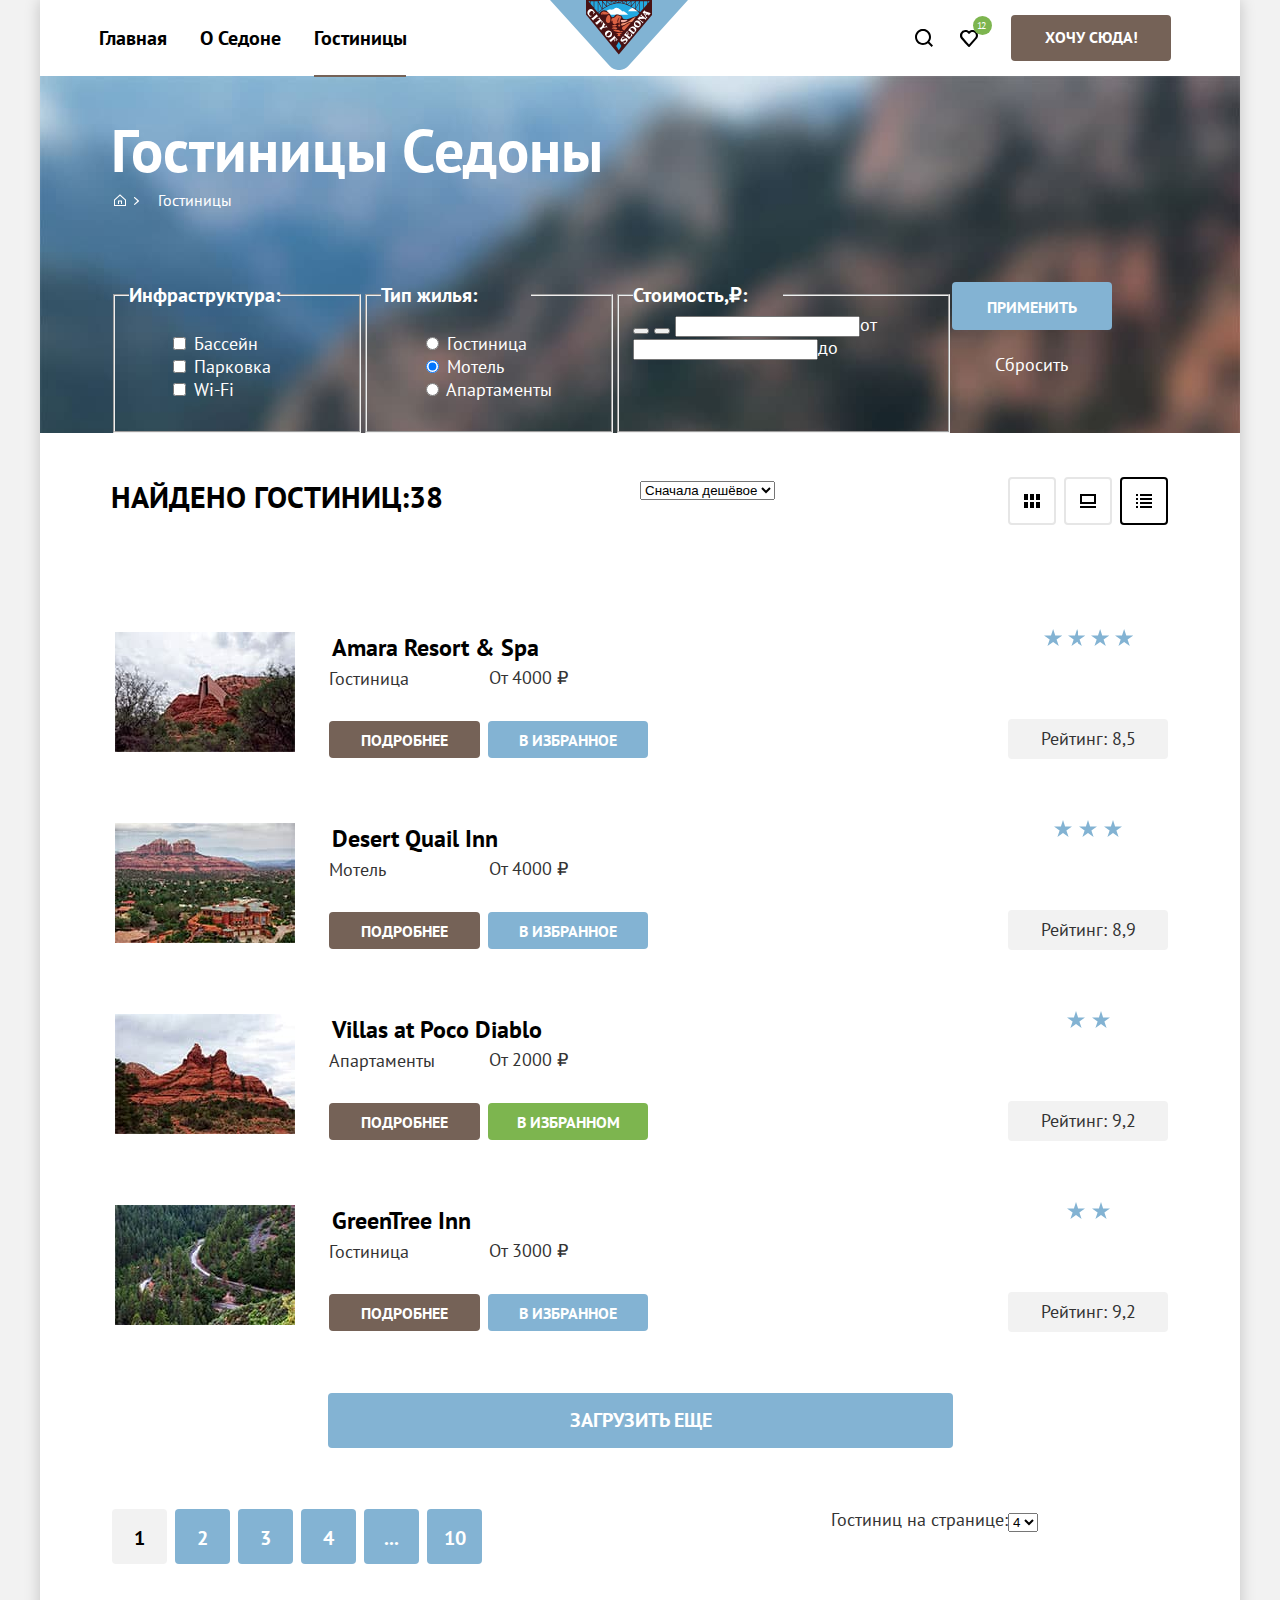
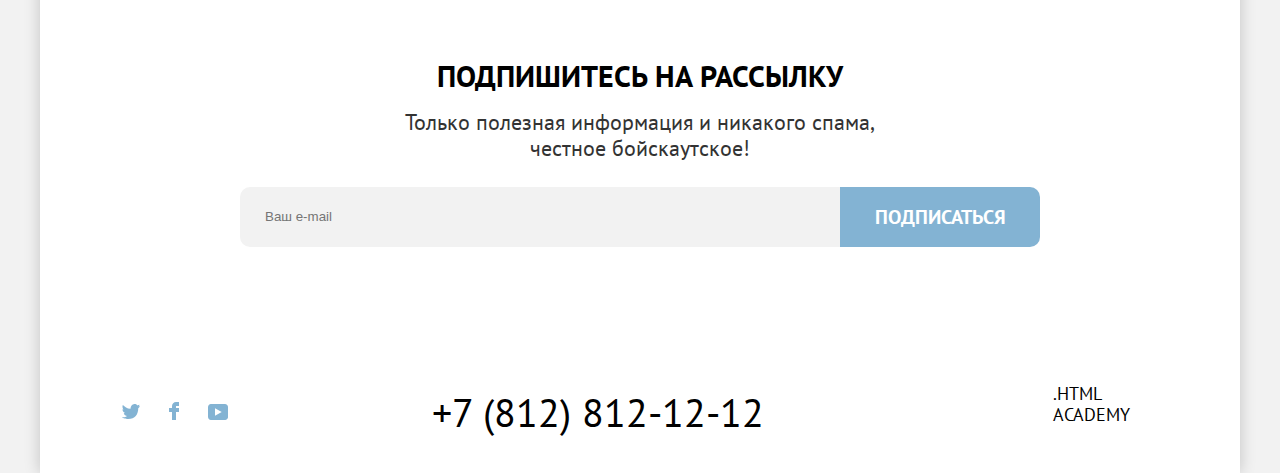
==== commit 6a1449e4: "правки декоративных элементов внутренней страницы" ====
--- a/catalog.html
+++ b/catalog.html
@@ -11,16 +11,16 @@
         <nav class="navigation">
           <ul class="navigation-list">
             <li class="navigation-item">
-              <a class="navigation-link" href="index.html">Главная</a>
+              <a class="navigation-link" href="../1892119-sedona-32/index.html">Главная</a>
             </li>
             <li class="navigation-item">
               <a class="navigation-link" href="#">О Седоне</a>
             </li>
             <li class="navigation-item">
-              <a class="navigation-link navigation-active" href="catalog.html">Гостиницы</a>
+              <a class="navigation-link navigation-active" href="../1892119-sedona-32/catalog.html">Гостиницы</a>
             </li>
           </ul>
-          <a class="logo" href="#">
+          <a class="logo" href="../1892119-sedona-32/index.html">
             <img class="logo" src="images/logo.svg" width="138" height="70" alt="Логотип Седона"></a>
           <ul class="navigation-user">
             <li class="navigation-button-icon">
@@ -50,14 +50,16 @@
               <h1 class="inner-header-title">Гостиницы Седоны</h1>
               <ul class="breadcrumbs">
                 <li class="breadcrumbs-item">
-                  <a class="visually-hidden breadcrumbs-link" href="index.html">Главная</a>
-                  <svg class="home-mini-icon" width="12" height="12" fill="#fff" xmlns="http://www.w3.org/2000/svg">
-                    <path d="M6 .3 0 5.8V12h12V5.8L6 .3ZM11 11H1V6.2l5-4.5 5 4.5V11Z" />
-                    <path d="M4 10h1V7.5h2V10h1V6.5H4V10Z"/>
-                  </svg>
+                  <a class="breadcrumbs-link" href="../1892119-sedona-32/index.html">
+                    <span class="visually-hidden">Главная</span>
+                    <svg class="home-mini-icon" width="12" height="12" fill="#fff" xmlns="http://www.w3.org/2000/svg">
+                      <path d="M6 .3 0 5.8V12h12V5.8L6 .3ZM11 11H1V6.2l5-4.5 5 4.5V11Z" />
+                      <path d="M4 10h1V7.5h2V10h1V6.5H4V10Z"/>
+                    </svg>
+                  </a>
                 </li>
                 <li class="breadcrumbs-item">
-                  <a class="breadcrumbs-link" href="#">Гостиницы</a>
+                  <a class="breadcrumbs-link" href="../1892119-sedona-32/catalog.html">Гостиницы</a>
                 </li>
               </ul>
             </header>
@@ -344,7 +346,7 @@
               </li>
               <li class="footer-social-item">
                 <a class="button-youtube" href="https://www.youtube.com/c/HTMLAcademyRUS">
-                  <svg class="footer-icon"  fill-rule="evenodd" clip-rule="evenodd" width="20" height="16" fill="#83B3D3" xmlns="http://www.w3.org/2000/svg">
+                  <svg class="footer-icon-youtube"  fill-rule="evenodd" clip-rule="evenodd" width="20" height="16" fill="#83B3D3" xmlns="http://www.w3.org/2000/svg">
                     <path d="M17 0H2.9C1.2 0 0 1.5 0 3.2v9.5C0 14.5 1.2 16 2.9 16h14.3c1.5 0 2.9-1.5 2.9-3.2V3.2C19.9 1.5 18.7 0 17 0ZM7 11.8V4.2L13.7 8 7 11.8Z" /><defs><path  d="M0 0h20v16H0z"/></defs>
                   </svg>
                   <span class="visually-hidden">Ютуб</span>
--- a/styles/styles.css
+++ b/styles/styles.css
@@ -187,7 +187,8 @@
 .mail-form:active {
   background: #FFFFFF;
   border: 2px solid #000000;
-
+  padding-left: 23px;
+  padding-right: 20px;
 }
 .navigation {
   display: flex;
@@ -579,6 +580,13 @@
   top: 4px;
   right: 10px;
 }
+.footer-icon-youtube {
+  position: absolute;
+  top: 6px;
+  right: 4px;
+  left: 4px;
+  bottom: 6px;
+}
 .button-twit {
   position:relative;
   width: 34px;
@@ -635,10 +643,10 @@
   text-decoration: none;
   padding: 2px 1px;
 }
-.button-youtube:hover .footer-icon {
+.button-youtube:hover .footer-icon-youtube {
   fill: #68A2CA;
 }
-.button-youtube:active .footer-icon {
+.button-youtube:active .footer-icon-youtube {
   fill: rgba(104, 162, 202, 0.3)
 }
 .button-youtube:focus {
@@ -1096,6 +1104,10 @@
   display: flex;
 }
 .rating {
+  width: 160px;
+  padding-top: 9px;
+  padding-bottom: 10px;
+  text-align: center;
   background: #F2F2F2;
   border-radius: 4px;
   margin-left: auto;
@@ -1109,14 +1121,13 @@
 }
 
 .rating-icon {
-  width: 91px;
+  width: 89px;
   height: 17px;
   background-image: url(../images/icons/star.svg);
   background-repeat: space;
   background-size: 18px 17px;
   background-position: center;
-  margin-left: auto;
-  align-self: flex-start;
+  align-self: center;
 }
 .rating-icon-three {
   width: 68px;
@@ -1125,8 +1136,7 @@
   background-repeat: space;
   background-size: 18px 17px;
   background-position: center;
-  margin-left: auto;
-  align-self: flex-start;
+  align-self: center;
 }
 .rating-icon-two {
   width: 43px;
@@ -1135,8 +1145,7 @@
   background-repeat: space;
   background-size: 18px 17px;
   background-position: center;
-  margin-left: auto;
-  align-self: flex-start;
+  align-self: center;
 }
 .hotel-conteiner {
   display: flex;
@@ -1333,10 +1342,13 @@
 .hotel-number {
   width: 160px;
   height: 48px;
-  border: 2px solid #E6E6E6;
+
   box-sizing: border-box;
   border-radius: 4px;
   font-size: 18px;
   line-height: 23px;
   color: #333333;
 }
+.number {
+  border: 2px solid #E6E6E6;
+}
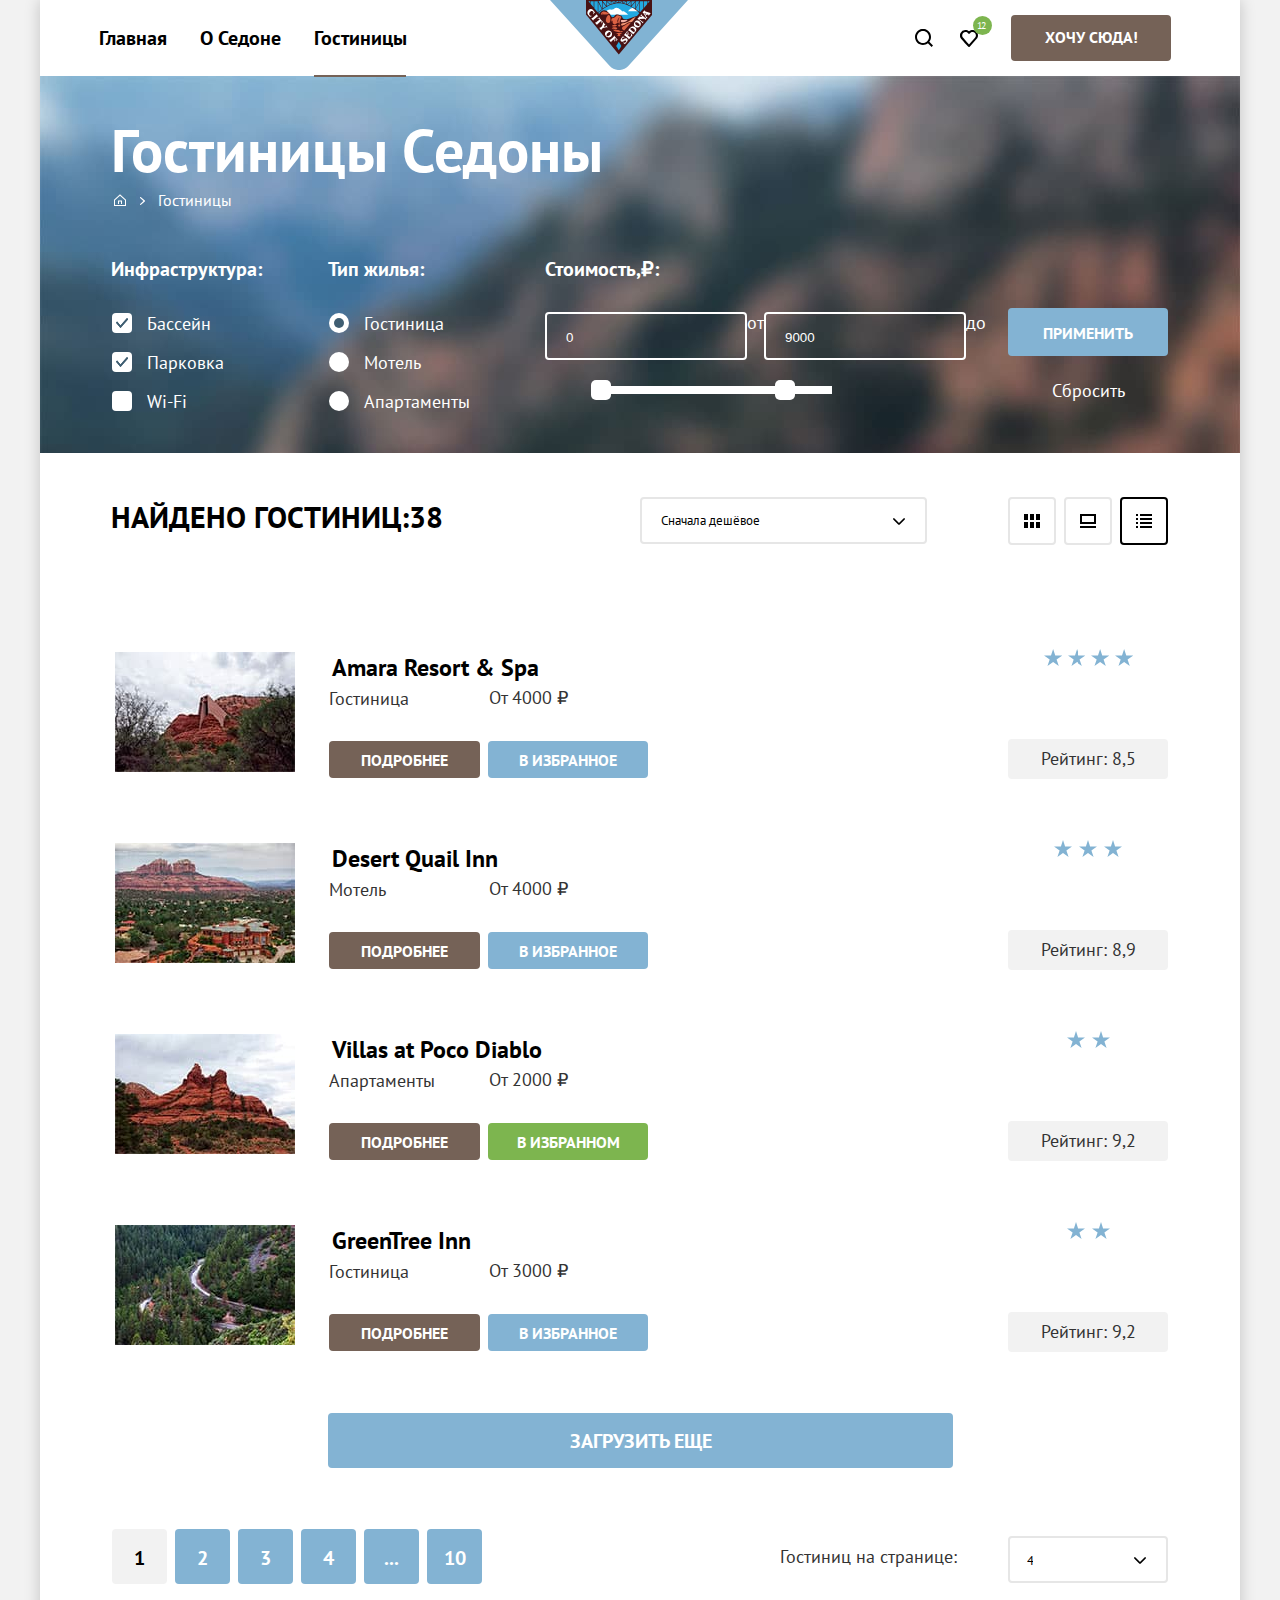
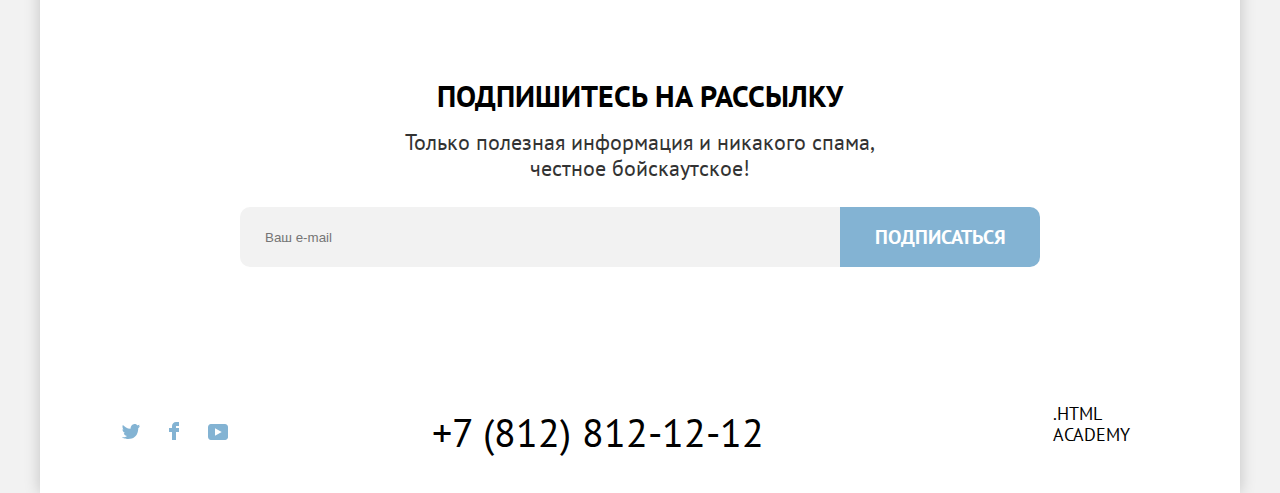
==== commit a97001b4: "консультация по формам" ====
--- a/catalog.html
+++ b/catalog.html
@@ -11,16 +11,16 @@
         <nav class="navigation">
           <ul class="navigation-list">
             <li class="navigation-item">
-              <a class="navigation-link" href="../1892119-sedona-32/index.html">Главная</a>
+              <a class="navigation-link" href="index.html">Главная</a>
             </li>
             <li class="navigation-item">
               <a class="navigation-link" href="#">О Седоне</a>
             </li>
             <li class="navigation-item">
-              <a class="navigation-link navigation-active" href="../1892119-sedona-32/catalog.html">Гостиницы</a>
+              <a class="navigation-link navigation-active" href="catalog.html">Гостиницы</a>
             </li>
           </ul>
-          <a class="logo" href="../1892119-sedona-32/index.html">
+          <a class="logo" href="index.html">
             <img class="logo" src="images/logo.svg" width="138" height="70" alt="Логотип Седона"></a>
           <ul class="navigation-user">
             <li class="navigation-button-icon">
@@ -50,7 +50,7 @@
               <h1 class="inner-header-title">Гостиницы Седоны</h1>
               <ul class="breadcrumbs">
                 <li class="breadcrumbs-item">
-                  <a class="breadcrumbs-link" href="../1892119-sedona-32/index.html">
+                  <a class="breadcrumbs-link" href="index.html">
                     <span class="visually-hidden">Главная</span>
                     <svg class="home-mini-icon" width="12" height="12" fill="#fff" xmlns="http://www.w3.org/2000/svg">
                       <path d="M6 .3 0 5.8V12h12V5.8L6 .3ZM11 11H1V6.2l5-4.5 5 4.5V11Z" />
@@ -59,7 +59,7 @@
                   </a>
                 </li>
                 <li class="breadcrumbs-item">
-                  <a class="breadcrumbs-link" href="../1892119-sedona-32/catalog.html">Гостиницы</a>
+                  <a class="breadcrumbs-link" href="catalog.html">Гостиницы</a>
                 </li>
               </ul>
             </header>
@@ -71,21 +71,21 @@
                   <ul class="catalog-filter-list">
                     <li class="catalog-filter-item">
                       <label class="control">
-                        <input class="control-input" type="checkbox" name="Бассейн">
+                        <input class="visually-hidden control-input" type="checkbox" name="Бассейн" checked>
                         <span class="control-mark"></span>
                         <span class="control-label">Бассейн</span>
                       </label>
                     </li>
                     <li class="catalog-filter-item">
                       <label class="control">
-                        <input class="control-input" type="checkbox" name="Парковка">
+                        <input class="visually-hidden control-input" type="checkbox" name="Парковка" checked>
                         <span class="control-mark"></span>
                         <span class="control-label">Парковка</span>
                       </label>
                     </li>
                     <li class="catalog-filter-item">
                       <label class="control">
-                        <input class="control-input" type="checkbox" name="Wi-Fi">
+                        <input class="visually-hidden control-input" type="checkbox" name="Wi-Fi">
                         <span class="control-mark"></span>
                         <span class="control-label">Wi-Fi</span>
                       </label>
@@ -97,21 +97,21 @@
                   <ul class="catalog-filter-list">
                     <li class="catalog-filter-item">
                       <label class="control">
-                        <input class="control-input" type="radio" name="product-group" value="Hotel">
+                        <input class="visually-hidden control-input" type="radio" name="product-group" value="Hotel" checked>
                         <span class="control-mark"></span>
                         <span class="control-label">Гостиница</span>
                       </label>
                     </li>
                     <li class="catalog-filter-item">
                       <label class="control">
-                        <input class="control-input" type="radio" name="product-group" value="Motel" checked>
+                        <input class="visually-hidden control-input" type="radio" name="product-group" value="Motel">
                         <span class="control-mark"></span>
                         <span class="control-label">Мотель</span>
                       </label>
                     </li>
                     <li class="catalog-filter-item">
                       <label class="control">
-                        <input class="control-input" type="radio" name="product-group" value="apartments">
+                        <input class="visually-hidden control-input" type="radio" name="product-group" value="apartments">
                         <span class="control-mark"></span>
                         <span class="control-label">Апартаменты</span>
                       </label>
@@ -120,18 +120,31 @@
                 </fieldset>
                 <fieldset class="catalog-filter-group">
                   <legend class="catalog-filter-title">Стоимость,₽:</legend>
-                  <button class="range-toggle toggle-min" type="button">
-                    <span class="visually-hidden">Изменить минимальную цену.</span>
-                  </button>
-                  <button class="range-toggle toggle-max" type="button">
-                    <span class="visually-hidden">Изменить максимальную цену.</span>
-                  </button>
-                  <label class="catalog-filter-label">
-                    <input class="catalog-filter-input" type="number" name="min-price">от
-                  </label>
-                  <label class="catalog-filter-label">
-                    <input class="catalog-filter-input" type="number" name="max-price">до
-                  </label>
+                  <div class="range">
+                    <div class="range-scale">
+                      <div class="range-bar" style="width: 227px">
+                        <button class="range-toggle toggle-min" type="button">
+                          <span class="visually-hidden">Изменить минимальную цену.</span>
+                        </button>
+                        <button class="range-toggle toggle-max" type="button">
+                          <span class="visually-hidden">Изменить максимальную цену.</span>
+                        </button>
+                      </div>
+                    </div>
+                    <div class="range-wrapper-inputs">
+                      <label class="catalog-filter-label">
+
+                        <input class="catalog-filter-input" type="number" value="0" name="min-price">
+                        <label class="catalog-label">от</label>
+
+                      </label>
+
+                      <label class="catalog-filter-label">
+                        <input class="catalog-filter-input" type="number" value="9000" name="max-price">
+                        <label class="catalog-label">до</label>
+                      </label>
+                    </div>
+                  </div>
                 </fieldset>
                 <div class="buttons">
                   <button class="button-catalog" type="submit">Применить</button>
@@ -303,7 +316,7 @@
             <div class="hotel-form">
               <span class="hotel">Гостиниц на странице:</span>
               <form class="hotel-number">
-                <select name="number">
+                <select class="number-select" name="number">
                   <option value="1">1</option>
                   <option value="2">2</option>
                   <option value="3">3</option>
@@ -318,7 +331,7 @@
           <h2 class="mailing-title-catalog">Подпишитесь на рассылку</h2>
           <p class="mailing-text-catalog">Только полезная информация и никакого спама,<br> честное бойскаутское!</p>
           <form class="mailing-form" action="https://echo.htmlacademy.ru/" method="post">
-            <input class="mail-form" type="email" id="mailing" name="Ваш e-mail" placeholder="Ваш e-mail">
+            <input class="mail-form form-invalid" type="email" id="mailing" name="Ваш e-mail" placeholder="Ваш e-mail">
             <button class="button-mail" type="submit">Подписаться</button>
           </form>
         </section>
--- a/styles/styles.css
+++ b/styles/styles.css
@@ -190,6 +190,7 @@
   padding-left: 23px;
   padding-right: 20px;
 }
+
 .navigation {
   display: flex;
 }
@@ -802,6 +803,8 @@
 .breadcrumbs-link:active {
   color: rgba(255, 255, 255, 0.3);
   border-color: transparent;
+  border: none;
+  padding: 3px;
 }
 .breadcrumbs-link:active .home-mini-icon{
   color: rgba(255, 255, 255, 0.3);
@@ -821,18 +824,23 @@
   width: 5px;
   height: 8px;
   bottom: 6px;
-  left: 23px;
+  left: 29px;
+  right: 29px;
+  top: 8px;
 }
 .breadcrumbs-item:last-child::after {
   display: none;
 }
 .catalog-filter-list {
   list-style-type: none;
+  margin: 0;
+  padding: 0;
+  margin-top: 30px;
 }
 .catalog-filter {
   display: flex;
   margin: 0;
-  margin-top: 71px;
+  margin-top: 45px;
 }
 .catalog {
   margin: 0;
@@ -919,6 +927,10 @@
   line-height: 21px;
   color: #FFFFFF;
   text-decoration: none;
+}
+.buttons {
+  text-align: end;
+  align-self: center;
 }
 .button-catalog {
   font-family: "PT Sans", sans-serif;
@@ -1004,9 +1016,226 @@
   font-size: 20px;
   line-height: 26px;
   margin-right: 67px;
+  margin-bottom: 30px;
+}
+.range {
+  display: flex;
+}
+.range-scale {
+  position: relative;
+  height: 0;
+  margin-bottom: 94px;
+  background-color: rgba(255, 255, 255, 0.3);
+  border-radius: 2px;
+  bottom: -74px;
+}
+.range-bar {
+  position: absolute;
+  height: 0;
+  border: 4px solid #FFFFFF;
+  left: 52px;
+}
+.range-toggle {
+  position: absolute;
+  width: 20px;
+  height: 20px;
+  background: #FFFFFF;
+  border: 2px solid transparent;
+  border-radius: 5px;
+  cursor: pointer;
+}
+.range-toggle:hover {
+  box-shadow: 0px 4px 10px rgba(0, 0, 0, 0.25);
+}
+.range-toggle:focus {
+  box-shadow: 0px 4px 10px rgba(0, 0, 0, 0.25);
+  border: 3px solid #83B3D3;
+}
+.range-toggle:focus {
+  box-shadow: 0px 4px 10px rgba(0, 0, 0, 0.25);
+  border: 2px solid #83B3D3;
+}
+.toggle-min {
+  top: -10px;
+  left: -10px;
+}
+
+.toggle-max {
+  top: -10px;
+  right: 33px;
+}
+.range-wrapper-inputs {
+  display: flex;
+  justify-content: center;
+  height: 48px;
+}
+.catalog-filter-group {
+  margin: 0;
+  margin-bottom: 40px;
+  padding: 0;
+  border: none;
+}
+.catalog-filter-label {
+  display: flex;
+}
+.catalog-filter-input {
+  background: none;
+  border: 2px solid #FFFFFF;
+  box-sizing: border-box;
+  border-radius: 4px;
+  color: #FFFFFF;
+  padding-left: 19px;
+  padding-top: 14px;
+  padding-bottom: 11px;
+}
+.range-input {
+  width: 30px;
+  padding: 0 2px;
+  font: inherit;
+  text-align: center;
+  background-color: transparent;
+  border: none;
+  appearance: textfield;
+}
+
+.range-input::-webkit-outer-spin-button,
+.range-input::-webkit-inner-spin-button {
+  appearance: none;
+  margin: 0;
+}
+.control {
+  position: relative;
+  display: block;
+
+}
+
+.control-mark {
+  position: absolute;
+  top: 1px;
+  left: 1px;
+  width: 20px;
+  height: 20px;
+  background:#FFFFFF;
+  border-radius: 4px;
+  border: 3px solid transparent;
+  box-sizing: border-box;
+}
+.control:hover .control-mark {
+  background: rgba(255, 255, 255, 0.6);
+}
+ .contol:focus .control-mark {
+  background: rgba(255, 255, 255, 0.6);
+  border-color: #83B3D3;
+  border-radius: 4px;
+}
+.control-input[type="checkbox"]:checked + .control-mark::before,
+.control-input[type="checkbox"]:checked + .control-mark::after {
+  position: absolute;
+  top: 2px;
+  left: 1px;
+  width: 12px;
+  height: 10px;
+  background-image: url(../images/icons/tick.svg);
+  content: "";
+}
+.control-input[type="radio"] + .control-mark {
+  border-radius: 50%;
+}
+.control-input[type="radio"]:checked + .control-mark::before {
+  position: absolute;
+  top: 2px;
+  left: 2px;
+  width: 10px;
+  height: 10px;
+  background: #3F5E72;
+  border-radius: 50%;
+  content: "";
+}
+.catalog-filter-list {
+  margin: 0;
+  padding: 0;
+  list-style-type: none;
+}
+
+.catalog-filter-item:not(:last-child) {
+  margin-bottom: 16px;
+}
+
+.select-control {
+  position: relative;
+  display: flex;
+  align-items: center;
+  width: 287px;
+  margin-right: auto;
+  padding-top: 12px;
+  padding-bottom: 13px;
+  padding-left: 19px;
+  padding-right: 127px;
+  font-family: "PT Sans" ,sans-serif;
+  font-weight: 400;
+  background-color: #FFFFFF;
+  border: 2px solid  #E6E6E6;
+  border-radius: 4px;
+  background-image: url("../images/icons/arrow.svg");
+  background-repeat: no-repeat;
+  background-position: right 16px center;
+  appearance: none;
+}
+.select-control:hover,
+.select-control:focus {
+  border-color: #83B3D3;
+}
+.select-control:focus {
+  outline: 0 solid #83B3D3;
+}
+.select-control:active {
+  opacity: 0.3;
+}
+
+.number-select {
+  position: relative;
+  display: flex;
+  align-items: center;
+  width: 160px;
+  margin-right: auto;
+  padding-top: 13px;
+  padding-bottom: 12px;
+  padding-left: 17px;
+  padding-right: 133px;
+  font-family: "PT Sans" ,sans-serif;
+  font-weight: 400;
+  background-color: #FFFFFF;
+  border: 2px solid  #E6E6E6;
+  border-radius: 4px;
+  background-image: url("../images/icons/arrow.svg");
+  background-repeat: no-repeat;
+  background-position: right 16px center;
+  appearance: none;
+}
+.number-select:hover,
+.number-select:focus {
+  border-color: #83B3D3;
+}
+.number-select:focus {
+  outline: 0 solid #83B3D3;
+}
+.number-select:active {
+  opacity: 0.3;
+}
+.hotel {
+  align-self: center;
+  margin-right: 51px;
+}
+.control-input {
+  width: 20px;
+  height: 20px;
+  border-radius: 4px;
+  top: 2px;
+  left: 2px;
 }
 .control-label {
   line-height: 23px;
+  padding-left: 36px;
 }
 .seach-hotel {
   margin: 0;
@@ -1342,7 +1571,7 @@
 .hotel-number {
   width: 160px;
   height: 48px;
-
+  align-self: flex-end;
   box-sizing: border-box;
   border-radius: 4px;
   font-size: 18px;
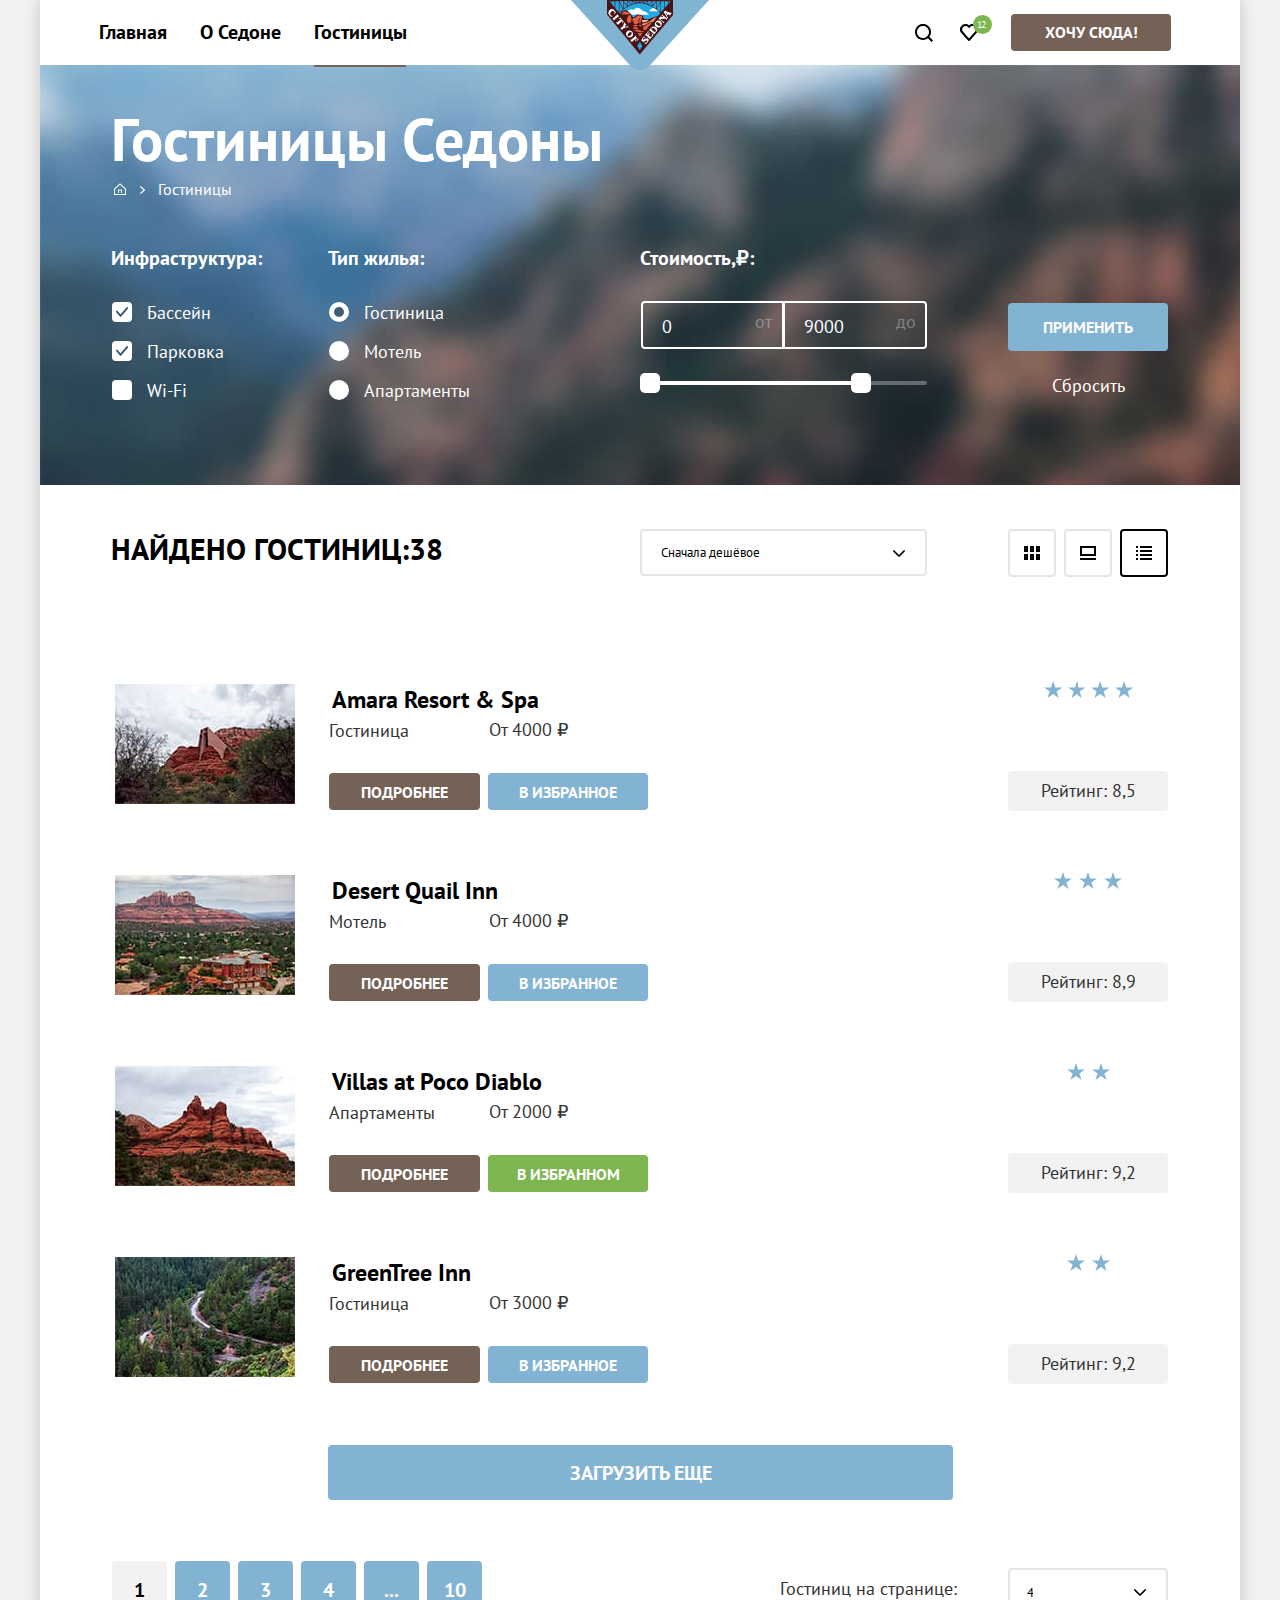
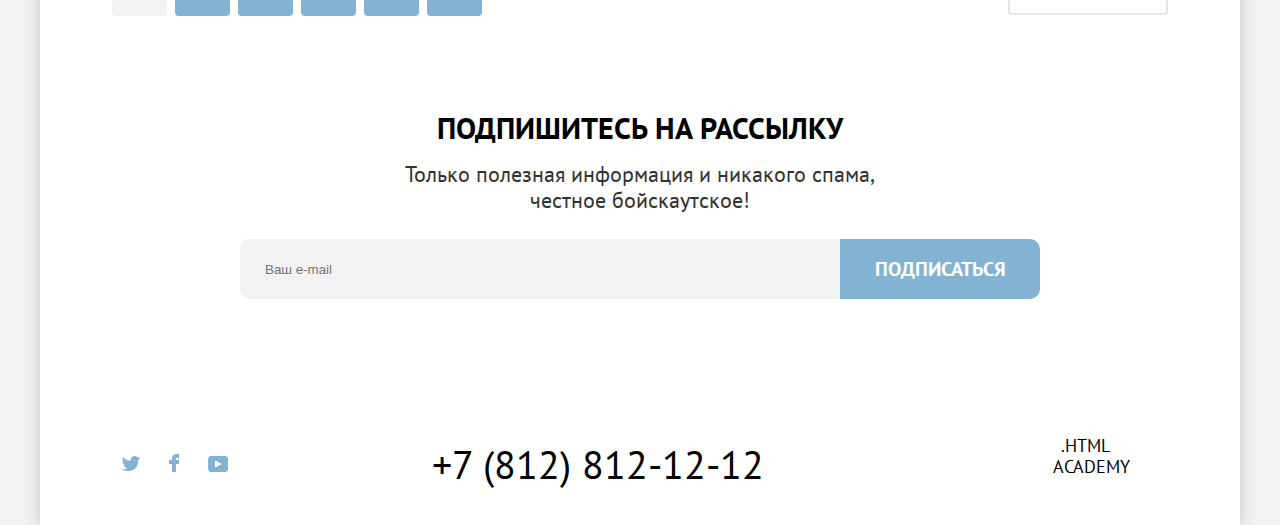
==== commit 9abab86c: "Завершение верстки всех компонентов" ====
--- a/catalog.html
+++ b/catalog.html
@@ -17,11 +17,12 @@
               <a class="navigation-link" href="#">О Седоне</a>
             </li>
             <li class="navigation-item">
-              <a class="navigation-link navigation-active" href="catalog.html">Гостиницы</a>
+              <a class="navigation-link navigation-active">Гостиницы</a>
             </li>
           </ul>
           <a class="logo" href="index.html">
-            <img class="logo" src="images/logo.svg" width="138" height="70" alt="Логотип Седона"></a>
+            <img src="images/logo.svg" width="138" height="70" alt="Логотип Седона">
+          </a>
           <ul class="navigation-user">
             <li class="navigation-button-icon">
               <a class="navigation-link-scan" href="#">
@@ -59,7 +60,7 @@
                   </a>
                 </li>
                 <li class="breadcrumbs-item">
-                  <a class="breadcrumbs-link" href="catalog.html">Гостиницы</a>
+                  <a class="breadcrumbs-link">Гостиницы</a>
                 </li>
               </ul>
             </header>
@@ -118,9 +119,19 @@
                     </li>
                   </ul>
                 </fieldset>
-                <fieldset class="catalog-filter-group">
+                <fieldset class="catalog-filter-group" style="margin-left: auto;">
                   <legend class="catalog-filter-title">Стоимость,₽:</legend>
                   <div class="range">
+                    <div class="range-wrapper-inputs">
+                      <div class="catalog-filter-label">
+                        <input class="catalog-filter-input catalog-filter-min" id="min-price" type="number" value="0" name="min-price">
+                        <label class="catalog-label" for="min-price">от</label>
+                      </div>
+                      <div class="catalog-filter-label">
+                        <input class="catalog-filter-input catalog-filter-max" id="max-price" type="number" value="9000" name="max-price">
+                        <label class="catalog-label" for="max-price">до</label>
+                      </div>
+                    </div>
                     <div class="range-scale">
                       <div class="range-bar" style="width: 227px">
                         <button class="range-toggle toggle-min" type="button">
@@ -130,19 +141,6 @@
                           <span class="visually-hidden">Изменить максимальную цену.</span>
                         </button>
                       </div>
-                    </div>
-                    <div class="range-wrapper-inputs">
-                      <label class="catalog-filter-label">
-
-                        <input class="catalog-filter-input" type="number" value="0" name="min-price">
-                        <label class="catalog-label">от</label>
-
-                      </label>
-
-                      <label class="catalog-filter-label">
-                        <input class="catalog-filter-input" type="number" value="9000" name="max-price">
-                        <label class="catalog-label">до</label>
-                      </label>
                     </div>
                   </div>
                 </fieldset>
@@ -197,6 +195,7 @@
               </a>
             </div>
           </div>
+          <span class="line"></span>
           <ul class="hotel-list">
             <li class="hotel-card">
               <a class="hotel-card-link" href="hotel.html">
@@ -220,6 +219,7 @@
               <span class="rating">Рейтинг: 8,5</span>
               </div>
             </li>
+            <span class="line"></span>
             <li class="hotel-card">
               <a class="hotel-card-link" href="hotel.html">
                 <img class="hotel-card-image" src="images/catalog/hotel-2.jpg" width="180" height="120" alt="Мотель">
@@ -242,6 +242,7 @@
                 <span class="rating">Рейтинг: 8,9</span>
               </div>
             </li>
+            <span class="line"></span>
             <li class="hotel-card">
               <a class="hotel-card-link" href="hotel.html">
                 <img class="hotel-card-image" src="images/catalog/hotel-3.jpg" width="180" height="120" alt="Апартаменты">
@@ -264,6 +265,7 @@
                 <span class="rating">Рейтинг: 9,2</span>
               </div>
             </li>
+            <span class="line"></span>
             <li class="hotel-card">
               <a class="hotel-card-link" href="hotel.html">
                 <img class="hotel-card-image" src="images/catalog/hotel-4.jpg" width="180" height="120" alt="Гостиница">
@@ -287,9 +289,11 @@
               </div>
             </li>
           </ul>
+          <span class="line"></span>
           <div class="show">
             <button class="button catalog-show-more" type="button">Загрузить еще</button>
           </div>
+          <span class="line"></span>
           <div class="pagination-start">
             <ul class="pagination">
               <li class="pagination-item">
--- a/styles/styles.css
+++ b/styles/styles.css
@@ -6,6 +6,7 @@
   src: url("../fonts/ptsans-400.woff2") format("woff2");
   font-display: swap;
 }
+
 @font-face {
   font-family: "PT Sans";
   font-style: normal;
@@ -13,9 +14,11 @@
   src: url("../fonts/ptsans-700.woff2") format("woff2");
   font-display: swap;
 }
+
 html {
   height: 100%;
 }
+
 body {
   margin: 0;
   min-height: 100%;
@@ -25,6 +28,7 @@
   color: #333333;
   background-color: #F2F2F2;
 }
+
 .conteiner {
   background-color: #FFFFFF;
   box-shadow: 0px 0px 15px rgba(0, 0, 0, 0.2);
@@ -32,6 +36,7 @@
   margin-left: auto;
   margin-right: auto;
 }
+
 .button {
   font-family: "PT Sans", sans-serif;
   font-style: normal;
@@ -43,6 +48,7 @@
   text-decoration: none;
   text-transform: uppercase;
 }
+
 .button-hotel {
   font-family: "PT Sans", sans-serif;
   font-style: normal;
@@ -61,21 +67,25 @@
   text-transform: uppercase;
   color: #FFFFFF;
 }
+
 .button-hotel:hover {
   background: #615048;
 }
+
 .button-hotel:active {
   background: #615048;
   color: rgba(255, 255, 255, 0.3);
   border: none;
   padding-top: 13px;
 }
+
 .button-hotel:focus {
   background: #615048;
   border-color: #83B3D3;
   box-sizing: border-box;
   outline: none;
 }
+
 .button-mail{
   font-family: "PT Sans", sans-serif;
   font-style: normal;
@@ -94,6 +104,7 @@
   text-transform: uppercase;
   color: #FFFFFF;
 }
+
 .button-mail:hover {
   background: #68A2CA;
 }
@@ -103,11 +114,13 @@
   border-color: #756257;
   outline: none;
 }
+
 .button-mail:active {
   color: rgba(255, 255, 255, 0.3);
   background: #68A2CA;
   border: none;
 }
+
 .navigation-button-nice {
   font-family: "PT Sans", sans-serif;
   font-weight: bold;
@@ -115,8 +128,8 @@
   line-height: 21px;
   text-align: center;
   width: 160px;
-  padding-top: 9px;
-  padding-bottom: 10px;
+  padding-top: 5px;
+  padding-bottom: 5px;
   color: #FFFFFF;
   background-color: #756257;
   text-decoration: none;
@@ -128,13 +141,15 @@
 .navigation-button-nice:hover {
   background: #615048;
 }
+
 .navigation-button-nice:active {
   border: none;
-  padding-top: 12px;
-  padding-bottom: 13px;
+  padding-top: 8px;
+  padding-bottom: 8px;
   background: #615048;
   color: rgba(255, 255, 255, 0.3);
 }
+
 .navigation-button-nice:focus {
   background: #615048;
   border-color: #83B3D3;
@@ -142,6 +157,7 @@
   box-sizing: border-box;
   outline: none;
 }
+
 .mailing-form {
   display: grid;
   grid-template-columns: 600px 200px;
@@ -149,12 +165,14 @@
   width: 800px;
   margin: 0 auto;
 }
+
 .mailing-form-catalog {
   display: grid;
   grid-template-columns: 600px 200px;
   width: 800px;
   margin: 0 auto;
 }
+
 .visually-hidden {
   position: absolute;
   width: 1px;
@@ -165,6 +183,7 @@
   clip: rect(0 0 0 0);
   overflow: hidden;
 }
+
 .mail-form {
   padding: 0;
   padding-left: 22px;
@@ -175,6 +194,7 @@
   border-radius: 10px 0px 0px 10px;
   box-sizing: border-box;
 }
+
 .mail-form:hover {
   background: #E6E6E6;
 }
@@ -184,6 +204,7 @@
   background: #E6E6E6;
   outline: none;
 }
+
 .mail-form:active {
   background: #FFFFFF;
   border: 2px solid #000000;
@@ -193,7 +214,10 @@
 
 .navigation {
   display: flex;
-}
+  position: relative;
+  z-index: 1;
+}
+
 .navigation-list {
   display: flex;
   align-items: center;
@@ -205,6 +229,7 @@
   padding-top: 16px;
   padding-bottom: 17px;
 }
+
 .navigation-user {
   display: flex;
   max-width: 460px;
@@ -218,10 +243,12 @@
   list-style-type: none;
   align-items: center;
 }
+
 .navigation-button-icon {
   position: relative;
   margin-right: 1px;
 }
+
 .navigation-link-scan:hover .navigation-icon-scan {
   fill: #756257;
 }
@@ -229,47 +256,61 @@
 .navigation-link-scan:focus .navigation-icon-scan {
   fill: #756257;
 }
+
 .navigation-link-scan:focus {
   border-color: #83B3D3;
   border-radius: 10px;
   outline: none;
 }
+
 .navigation-link-scan:active .navigation-icon-scan {
   fill: rgba(117, 98, 87, 0.3);
   border: none;
 }
+
 .navigation-button-like {
   margin-right: 20px;
   line-height: 0;
   background-color: none;
 }
+
 .navigation-item {
   margin-right: 3px;
   position: relative;
   display: block;
 }
+
 .navigation-item:last-child {
   margin-right: 0;
 }
+
 .logo {
+  position: absolute;
+  top: 0;
+  left: 50%;
+  transform: translateX(-50%);
   display: block;
   margin: 0 auto;
   margin: 0;
   border: 3px solid transparent;
   border-top: 0;
 }
-.logo:hover {
+
+.logo[href]:hover {
   opacity: 0.6;
 }
+
 .logo:active {
   opacity: 0.3;
 }
+
 .logo:focus {
   border-color: #83B3D3;
   box-sizing: border-box;
   border-radius: 10px;
   outline: none ;
 }
+
 .navigation-icon-scan {
   position: absolute;
   top: 0px;
@@ -279,6 +320,7 @@
   margin: auto;
   fill: #000000;
 }
+
 .navigation-icon {
   position: absolute;
   top: 0;
@@ -288,6 +330,7 @@
   margin: auto;
   fill: #000000;
 }
+
 .icon-like {
   position: absolute;
   font-family: "PT Sans", sans-serif;
@@ -302,7 +345,7 @@
   border-radius: 50%;
   width: 19px;
   height: 19px;
-  top: -4px;
+  top: 1px;
   right: -4px;
   box-sizing: border-box;
   padding-right: 6px;
@@ -310,9 +353,11 @@
   padding-top: 3px;
   padding-bottom: 3px;
 }
+
 .button-item-like:active .icon-like {
   color: rgba(255, 255, 255, 0.3);
 }
+
 .navigation-link-scan {
   position: relative;
   top: 0;
@@ -325,6 +370,7 @@
   height: 37px;
   border: 3px solid transparent;
 }
+
 .button-item-like {
   box-sizing: content-box;
   background-color: transparent;
@@ -334,20 +380,25 @@
   width: 38px;
   height: 37px;
 }
+
 .button-item-like:hover .navigation-icon {
   fill: #756257;
 }
+
 .button-item-like:active .navigation-icon {
   fill: rgba(117, 98, 87, 0.3)
 }
+
 .button-item-like:focus .navigation-icon {
   fill: #756257;
 }
+
 .button-item-like:focus {
   border-color: #83B3D3;
   border-radius: 10px;
   outline: none;
 }
+
 .navigation-link {
   border: 3px solid transparent;
   font-size: 20px;
@@ -357,15 +408,18 @@
   text-decoration: none;
   padding: 0 12px;
 }
-.navigation-link:hover {
+
+.navigation-link:not(.navigation-active):hover {
   color: #756257;
 }
+
 .navigation-link:active {
   color: #756257;
   opacity: 0.3;
   border: none;
   padding: 15px;
 }
+
 .navigation-link:focus {
   border-color: #83B3D3;
   box-sizing: border-box;
@@ -373,28 +427,45 @@
   color: #756257;
   outline: none;
 }
+
 .navigation-active::before {
   position: absolute;
   right: 16px;
-  bottom: -26px;
+  bottom: -22px;
   left: 15px;
   height: 2px;
   background-color: rgba(117, 98, 87, 1);
   content: "";
 }
+
 .hello {
   display: block;
   margin: 0 auto;
 }
+
 .gor {
+  position: relative;
   padding-top: 51px;
   padding-bottom: 82px;
   background-image: url("../images/index-bg.jpg");
-  background-size: 100% auto;
+  background-size: cover;
   background-repeat: no-repeat;
   flex-grow: 1;
   background-color: darkcyan;
 }
+
+.gor::before {
+  position: absolute;
+  background-image: url(../images/icons/divider.svg);
+  background-repeat: no-repeat;
+  content: "";
+  display: block;
+  width: 1200px;
+  height: 57px;
+  left: 0;
+  bottom: 0;
+}
+
 .advantages-list{
   display: flex;
   flex-wrap: wrap;
@@ -404,38 +475,45 @@
   list-style: none;
   list-style-type: none;
 }
+
 .try {
   margin: 0;
   padding: 0;
   display: flex;
 }
+
 .advantages-title {
   margin: 0;
   padding: 0;
 }
+
 .advantages-description {
   margin: 0;
   margin-left: 90px;
   margin-right: 90px;
 }
+
 .advantages-one{
   margin-top: 25px;
   margin-bottom: 26px;
   margin-left: 75px;
   margin-right: 75px;
 }
+
 .blue {
   text-align: center;
   width: 400px;
   padding-top: 98px;
   padding-bottom: 77px;
 }
+
 .advantages-item {
   display: flex;
   width: 1200px;
   text-align: center;
   flex-wrap: wrap;
 }
+
 .sublist-item {
   position: relative;
   list-style: none;
@@ -446,11 +524,12 @@
   padding-right: 75px;
   box-sizing: border-box;
 }
+
 .sublist-item .sublist-icon{
   bottom: auto;
   top: 89px;
-
-}
+}
+
 .sublist-icon {
   position: absolute;
   top: 0;
@@ -459,11 +538,13 @@
   left: 0;
   margin: auto;
 }
+
 .advantages-item-mini {
   width: 400px;
   padding-top: 98px;
   padding-bottom: 77px;
 }
+
 .advantages-title-mini {
   margin: 0;
   font-weight: bold;
@@ -474,22 +555,27 @@
   color: #000000;
   margin-bottom: 25px;
 }
+
 .advantages-number {
   margin: 0;
   margin-bottom: 26px;
 }
+
 .advantages-text-mini {
   margin: 0;
   margin-left: 75px;
   margin-right: 75px;
 }
+
 .advatages-foto {
   width: 800px;
 }
+
 .present {
   flex-direction: column;
   width: 400px;
 }
+
 .sublist{
   width: 1200px;
   display: flex;
@@ -497,18 +583,21 @@
   padding: 0;
   text-align: center;
 }
+
 .registration {
   text-align: center;
   padding: 91px 240px;
 }
+
 .preface {
   text-align: center;
 }
+
 .mailing-catalog {
-
   text-align: center;
   padding: 94px 200px;
 }
+
 .footer-contacts-address-phone {
   font-style: normal;
   font-weight: normal;
@@ -519,6 +608,7 @@
   text-transform: uppercase;
   color: #000000;
 }
+
 .footer-contacts-address-phone:hover {
   color: #756257;
 }
@@ -530,11 +620,13 @@
   box-sizing: border-box;
   outline: none;
 }
+
 .footer-contacts-address-phone:active {
   color: #756257;
   opacity: 0.3;
   border: none;
 }
+
 .footer-contacts {
   width: 720px;
   text-align: center;
@@ -543,8 +635,8 @@
 .page-footer {
   width: 1200px;
 }
+
 .page-footer-container {
-  margin: 0;
   display: flex;
   margin: 0 auto;
   padding-top: 40px;
@@ -554,6 +646,7 @@
   box-sizing: border-box;
   align-items: center;
 }
+
 .footer-social-list {
   display: grid;
   grid-template-columns: repeat(3, 1fr);
@@ -564,6 +657,7 @@
   padding: 0;
   align-items: center;
 }
+
 .footer-social-item {
   width: 40px;
   height: 40px;
@@ -571,16 +665,19 @@
   border: 3px solid transparent;
   align-items: center;
 }
+
 .footer-icon {
   position: absolute;
   top: 6px;
   right: 6px;
 }
+
 .footer-icon-face {
   position: absolute;
   top: 4px;
   right: 10px;
 }
+
 .footer-icon-youtube {
   position: absolute;
   top: 6px;
@@ -588,6 +685,7 @@
   left: 4px;
   bottom: 6px;
 }
+
 .button-twit {
   position:relative;
   width: 34px;
@@ -598,12 +696,15 @@
   padding: 2px 1px;
   border: 3px solid transparent;
 }
+
 .button-twit:hover .footer-icon {
   fill: #68A2CA;
 }
+
 .button-twit:active .footer-icon {
   fill: rgba(104, 162, 202, 0.3)
 }
+
 .button-twit:focus {
   fill: #68A2CA;
   border-color: #83B3D3;
@@ -611,6 +712,7 @@
   box-sizing: border-box;
   outline: none;
 }
+
 .button-face {
   position:relative;
   width: 34px;
@@ -621,12 +723,15 @@
   padding: 2px 1px;
   text-decoration: none;
 }
+
 .button-face:hover .footer-icon-face {
   fill: #68A2CA;
 }
+
 .button-face:active .footer-icon-face {
   fill: rgba(104, 162, 202, 0.3)
 }
+
 .button-face:focus {
   fill: #68A2CA;
   border-color: #83B3D3;
@@ -634,6 +739,7 @@
   box-sizing: border-box;
   outline: none;
 }
+
 .button-youtube {
   position:relative;
   width: 34px;
@@ -644,12 +750,15 @@
   text-decoration: none;
   padding: 2px 1px;
 }
+
 .button-youtube:hover .footer-icon-youtube {
   fill: #68A2CA;
 }
+
 .button-youtube:active .footer-icon-youtube {
   fill: rgba(104, 162, 202, 0.3)
 }
+
 .button-youtube:focus {
   fill: #68A2CA;
   border-color: #83B3D3;
@@ -657,6 +766,7 @@
   box-sizing: border-box;
   outline: none;
 }
+
 .preface {
   background: white;
   padding-top: 63px;
@@ -664,6 +774,7 @@
   padding-right: 240px;
   padding-bottom: 79px;
 }
+
 .preface-position {
   width: 720px;
   font-weight: 700;
@@ -673,18 +784,21 @@
   text-transform: uppercase;
   color: #000000;
 }
+
 .preface-item {
   width: 720px;
   font-size: 22px;
   line-height: 36px;
   margin-top: 23px;
 }
+
 .advantages-title {
   font-size: 24px;
   line-height: 28px;
   text-transform: uppercase;
   color: #000000;
 }
+
 .title-white {
   color: #FFFFFF;
   font-size: 24px;
@@ -692,33 +806,42 @@
   text-transform: uppercase;
   margin: 0;
 }
+
 .blue{
   background: #83b3d3;
   color: #ffffff;
 }
+
 .advantages-text {
   color: #333333;
   margin: 0;
   margin-top: 20px;
 }
+
 .area {
   background: rgba(131, 179, 211, 0.12);
 }
+
 .present {
   background: rgba(121, 121, 121, 0.12);
 }
+
 .road {
   background: rgba(131, 179, 211, 0.2);
 }
+
 .food {
   background: #FFFFFF;
 }
+
 .tourist {
   background: rgba(131, 179, 211, 0.12);
 }
+
 .present {
   background: rgba(131, 179, 211, 0.12);
 }
+
 .registration-list {
   margin-top: 91px;
   margin-bottom: 15px;
@@ -730,15 +853,18 @@
   color: #000000;
   margin-bottom: 15px;
 }
+
 .registration-item {
   font-size: 22px;
   margin-bottom: 73px;
 }
+
 .mailing {
   background-image: url("../images/background-mailing.jpg");
   text-align: center;
   padding: 94px 200px;
 }
+
 .mailing-title {
   margin: 0;
   font-weight: bold;
@@ -748,73 +874,97 @@
   color: #ffffff;
   margin-bottom: 15px;
 }
+
 .mailing-text {
-
   margin: 0;
   font-size: 22px;
   line-height: 26px;
   color: #FFFFFF;
   margin-bottom: 26px;
 }
+
 .htmlacademy-link {
+  width: 115px;
   font-style: normal;
   text-decoration: none;
   text-transform: uppercase;
   color: #000000;
-}
+  padding: 5px;
+  border: 3px solid transparent;
+}
+
+.htmlacademy-link:hover {
+  opacity: 0.6;
+}
+
+.htmlacademy-link:focus .footer-logo {
+  border-color: #83B3D3;
+  border-radius: 10px;
+  opacity: 0.6;
+}
+
+.htmlacademy-link:active {
+  opacity: 0.3;
+  border-color: transparent;
+}
+
+.footer-logo {
+  border: 3px solid transparent;
+}
+
 .about-text {
   width: 115px;
   margin-top: 2px;
   margin-left: 53px;
   margin-left: auto;
 }
-/* каталог */
+
 .catalog-bg {
   background-image: url("../images/catalog/catalog-bg.jpg");
   background-size: cover;
   background-repeat: no-repeat;
   color: #FFFFFF;
 }
+
 .breadcrumbs {
   display: flex;
   list-style-type: none;
   padding: 0;
   margin: 0;
 }
+
 .breadcrumbs-item {
   margin-left: 26px;
 }
-.breadcrumbs-link:hover {
-  color: rgba(255, 255, 255, 0.6);
-}
+
 .breadcrumbs-link:hover .home-mini-icon {
   fill: rgba(255, 255, 255, 0.6);
 }
+
 .breadcrumbs-link:focus {
   border-color: #83B3D3;
   box-sizing: border-box;
   border-radius: 4px;
 }
-.breadcrumbs-link:focus .home-mini-icon {
-  border-color: #83B3D3;
-  box-sizing: border-box;
-  border-radius: 4px;
-}
+
 .breadcrumbs-link:active {
   color: rgba(255, 255, 255, 0.3);
   border-color: transparent;
   border: none;
   padding: 3px;
 }
+
 .breadcrumbs-link:active .home-mini-icon{
   color: rgba(255, 255, 255, 0.3);
   border-color: transparent;
 }
+
 .breadcrumbs-item:first-child {
   margin-left: 0;
   position: relative;
   list-style-type: none;
 }
+
 .breadcrumbs-item::after {
   background-image: url(../images/icons/arrow-right.svg);
   background-repeat: no-repeat;
@@ -828,25 +978,30 @@
   right: 29px;
   top: 8px;
 }
+
 .breadcrumbs-item:last-child::after {
   display: none;
 }
+
 .catalog-filter-list {
   list-style-type: none;
   margin: 0;
   padding: 0;
   margin-top: 30px;
 }
+
 .catalog-filter {
   display: flex;
   margin: 0;
   margin-top: 45px;
 }
+
 .catalog {
   margin: 0;
   padding-left: 71px;
   padding-right: 72px;
 }
+
 .seach-mini {
   display: flex;
   padding-top: 44px;
@@ -854,6 +1009,7 @@
   padding-left: 71px;
   padding-right: 72px;
 }
+
 .hotel-list {
   margin: 0;
   list-style-type: none;
@@ -861,6 +1017,7 @@
   padding-left: 72px;
   padding-right: 72px;
 }
+
 .hotel-card-button {
   display: block;
   line-height: 21px;
@@ -875,9 +1032,11 @@
   padding-top: 6px;
   padding-bottom: 7px;
 }
+
 .hotel-card-button:hover {
   background: #615048;
 }
+
 .hotel-card-button:active {
   background: #615048;
   color: rgba(255, 255, 255, 0.3);
@@ -885,19 +1044,21 @@
   padding-top: 9px;
   padding-bottom: 10px;
 }
+
 .hotel-card-button:focus {
   background: #615048;
   border-color: #83B3D3;
   border-radius: 4px;
   box-sizing: border-box;
   outline: none;
-
-}
+}
+
 .show {
   padding-left: 288px;
   padding-top: 31px;
   padding-bottom: 30px;
 }
+
 .mailing-title-catalog {
   font-weight: bold;
   font-size: 30px;
@@ -907,6 +1068,7 @@
   margin: 0;
   margin-bottom: 15px;
 }
+
 .mailing-text-catalog {
   font-size: 22px;
   line-height: 26px;
@@ -915,11 +1077,13 @@
   margin: 0;
   margin-bottom: 26px;
 }
+
 .breadcrumbs-home {
   background-image: url(../images/icons/home-mini.svg);
   width: 12px;
   height: 12px;
 }
+
 .breadcrumbs-link {
   border: 3px solid transparent;
   box-sizing: border-box;
@@ -928,21 +1092,25 @@
   color: #FFFFFF;
   text-decoration: none;
 }
+
 .buttons {
+  max-width: 160px;
+  margin-left: 81px;
   text-align: end;
-  align-self: center;
-}
+  align-self: flex-end;
+  margin-bottom: 85px;
+}
+
 .button-catalog {
   font-family: "PT Sans", sans-serif;
   font-style: normal;
   font-weight: bold;
   width: 160px;
-  height: 48px;
-  padding: 12px 0;
+  padding: 10px 0;
   background: #83B3D3;
   border-radius: 4px;
   font-size: 16px;
-  line-height: 21px;
+  line-height: 22px;
   align-items: center;
   text-align: center;
   text-transform: uppercase;
@@ -950,15 +1118,18 @@
   color: #FFFFFF;
   margin-bottom: 20px;
 }
+
 .button-catalog:hover {
   background: #68A2CA;
 }
+
 .button-catalog:active {
   background: #68A2CA;
   color: rgba(255, 255, 255, 0.3);
   border: none;
   padding: 15px;
 }
+
 .button-catalog:focus {
   background: #68A2CA;
   border-color: #FFFFFF;
@@ -966,6 +1137,7 @@
   box-sizing: border-box;
   outline: none;
 }
+
 .button-point {
   font-family: "PT Sans", sans-serif;
   font-style: normal;
@@ -978,16 +1150,18 @@
   border: 3px solid transparent;
   background-color: transparent;
   width: 160px;
-  height: 23px;
-}
+}
+
 .button-point:hover {
   color: rgba(255, 255, 255, 0.6);
 }
+
 .button-point:active {
   color: rgba(255, 255, 255, 0.3);
   border: none;
   padding: 3px;
 }
+
 .button-point:focus {
   width: 100px;
   margin: 0 30px;
@@ -997,17 +1171,20 @@
   border-radius: 4px;
   outline: none;
 }
+
 .inner-header-title {
   font-weight: bold;
   font-size: 60px;
   line-height: 78px;
   margin: 0;
 }
+
 .inner-header {
   margin: 0;
   padding-top: 35px;
   padding-left: 71px;
 }
+
 .catalog-filter-title {
   margin: 0;
   padding: 0;
@@ -1018,23 +1195,29 @@
   margin-right: 67px;
   margin-bottom: 30px;
 }
+
 .range {
   display: flex;
-}
+  flex-direction: column;
+}
+
 .range-scale {
   position: relative;
+  width: 287px;
   height: 0;
-  margin-bottom: 94px;
-  background-color: rgba(255, 255, 255, 0.3);
+  margin-top: 32px;
+  border: 2px solid rgba(255, 255, 255, 0.3);
   border-radius: 2px;
-  bottom: -74px;
-}
+  box-sizing: border-box;
+}
+
 .range-bar {
   position: absolute;
-  height: 0;
-  border: 4px solid #FFFFFF;
-  left: 52px;
-}
+  border: 2px solid #FFFFFF;
+  left: -2px;
+  top: -2px;
+}
+
 .range-toggle {
   position: absolute;
   width: 20px;
@@ -1044,50 +1227,106 @@
   border-radius: 5px;
   cursor: pointer;
 }
+
 .range-toggle:hover {
   box-shadow: 0px 4px 10px rgba(0, 0, 0, 0.25);
 }
+
 .range-toggle:focus {
   box-shadow: 0px 4px 10px rgba(0, 0, 0, 0.25);
   border: 3px solid #83B3D3;
 }
-.range-toggle:focus {
+
+.range-toggle:active {
   box-shadow: 0px 4px 10px rgba(0, 0, 0, 0.25);
   border: 2px solid #83B3D3;
 }
+
 .toggle-min {
   top: -10px;
-  left: -10px;
+  left: -2px;
 }
 
 .toggle-max {
   top: -10px;
-  right: 33px;
-}
+  right: -2px;
+}
+
 .range-wrapper-inputs {
   display: flex;
   justify-content: center;
-  height: 48px;
-}
+}
+
 .catalog-filter-group {
   margin: 0;
-  margin-bottom: 40px;
+  margin-bottom: 83px;
   padding: 0;
   border: none;
 }
+
 .catalog-filter-label {
-  display: flex;
-}
+  position: relative;
+}
+
 .catalog-filter-input {
+  font-family: "PT Sans", sans-serif;
+  font-style: normal;
+  font-weight: normal;
+  font-size: 18px;
+  line-height: 23px;
   background: none;
-  border: 2px solid #FFFFFF;
-  box-sizing: border-box;
-  border-radius: 4px;
+  border: 2px solid #ffffff;
+  box-sizing: border-box;
   color: #FFFFFF;
   padding-left: 19px;
-  padding-top: 14px;
-  padding-bottom: 11px;
-}
+  padding-top: 12px;
+  padding-bottom: 9px;
+  padding-right: 30px;
+  fill: #ffffff;
+}
+
+.catalog-filter-input::-webkit-outer-spin-button,
+.catalog-filter-input::-webkit-inner-spin-button {
+  appearance: none;
+  margin: 0;
+}
+
+.catalog-filter-input:hover {
+  border-color: rgba(255, 255, 255, 0.6);
+}
+
+.catalog-filter-input:focus {
+  box-shadow: 0px 0px 0px 3px #81B3D2,
+  inset 0px 0px 0px 3px #81B3D2;
+}
+
+.catalog-filter-input:active {
+  background: #756257;
+}
+
+.catalog-filter-min {
+  width: 143px;
+  border-radius: 4px 0 0 4px;
+  margin-right: -1px;
+}
+
+.catalog-filter-max {
+  width: 144px;
+  border-radius: 0 4px 4px 0;
+}
+
+.catalog-label {
+  font-family: "PT Sans", sans-serif;
+  font-style: normal;
+  font-weight: normal;
+  font-size: 18px;
+  line-height: 23px;
+  position: absolute;
+  top: 9px;
+  right: 11px;
+  opacity: 0.3;
+}
+
 .range-input {
   width: 30px;
   padding: 0 2px;
@@ -1103,10 +1342,10 @@
   appearance: none;
   margin: 0;
 }
+
 .control {
   position: relative;
   display: block;
-
 }
 
 .control-mark {
@@ -1120,14 +1359,26 @@
   border: 3px solid transparent;
   box-sizing: border-box;
 }
-.control:hover .control-mark {
+
+.control-input[type="checkbox"] + .control-mark:hover {
   background: rgba(255, 255, 255, 0.6);
 }
- .contol:focus .control-mark {
+
+.control-input[type="checkbox"]:focus + .control-mark {
   background: rgba(255, 255, 255, 0.6);
   border-color: #83B3D3;
   border-radius: 4px;
 }
+
+.control-input[type="checkbox"]:active + .control-mark{
+  background: rgba(255, 255, 255, 0.3);
+}
+
+.control-input[type="radio"]:focus + .control-mark {
+  border-color: #83B3D3;
+  border-radius: 50%;
+}
+
 .control-input[type="checkbox"]:checked + .control-mark::before,
 .control-input[type="checkbox"]:checked + .control-mark::after {
   position: absolute;
@@ -1138,9 +1389,11 @@
   background-image: url(../images/icons/tick.svg);
   content: "";
 }
+
 .control-input[type="radio"] + .control-mark {
   border-radius: 50%;
 }
+
 .control-input[type="radio"]:checked + .control-mark::before {
   position: absolute;
   top: 2px;
@@ -1151,6 +1404,7 @@
   border-radius: 50%;
   content: "";
 }
+
 .catalog-filter-list {
   margin: 0;
   padding: 0;
@@ -1181,13 +1435,16 @@
   background-position: right 16px center;
   appearance: none;
 }
+
 .select-control:hover,
 .select-control:focus {
   border-color: #83B3D3;
 }
+
 .select-control:focus {
   outline: 0 solid #83B3D3;
 }
+
 .select-control:active {
   opacity: 0.3;
 }
@@ -1212,20 +1469,25 @@
   background-position: right 16px center;
   appearance: none;
 }
+
 .number-select:hover,
 .number-select:focus {
   border-color: #83B3D3;
 }
+
 .number-select:focus {
   outline: 0 solid #83B3D3;
 }
+
 .number-select:active {
   opacity: 0.3;
 }
+
 .hotel {
   align-self: center;
   margin-right: 51px;
 }
+
 .control-input {
   width: 20px;
   height: 20px;
@@ -1233,10 +1495,12 @@
   top: 2px;
   left: 2px;
 }
+
 .control-label {
   line-height: 23px;
   padding-left: 36px;
 }
+
 .seach-hotel {
   margin: 0;
   font-weight: bold;
@@ -1245,31 +1509,37 @@
   text-transform: uppercase;
   color: #000000;
 }
+
 .sorting-type {
   font-size: 18px;
   line-height: 23px;
   color: #333333;
 }
+
 .sorting-card {
   display: grid;
   grid-template-columns: 287px 81px 48px 8px 48px 8px 48px;
   margin-left: auto;
 }
+
 .button-light-one {
   width: 48px;
   height: 48px;
   grid-column: 3/4;
 }
+
 .button-light-two {
   width: 48px;
   height: 48px;
   grid-column: 5/6;
 }
+
 .button-light-three {
   width: 48px;
   height: 48px;
   grid-column: 7/8;
 }
+
 .card-grid {
   display: flex;
   align-items: center;
@@ -1280,15 +1550,19 @@
   box-sizing: border-box;
   border-radius: 4px;
 }
+
 .card-grid:hover {
   border-color: #83B3D3;
 }
+
 .card-grid:focus {
   border-color: #83B3D3;
 }
+
 .card-grid-current{
   border: 2px solid #000000;
 }
+
 .hotel-card-title {
   margin: 0;
   font-weight: bold;
@@ -1298,40 +1572,49 @@
   margin-bottom: 1px;
   border: 3px solid transparent;
 }
+
 .hotel-card-title:hover {
   color: #756257;
 }
+
 .hotel-card-title:focus {
   color: #756257;
   border-color: #83B3D3;
   box-sizing: border-box;
   border-radius: 10px;
 }
+
 .hotel-card-title:active {
   color: #756257;
   opacity: 0.3;
   border: none;
   padding: 3px;
 }
+
 .hotel-card-image {
   margin-right: 31px;
   border: 3px solid transparent;
 }
+
 .hotel-card-image:hover {
   opacity: 0.6;
 }
+
 .hotel-card-image:focus {
   border-color: #83B3D3;
 }
+
 .hotel-card-image:active {
   opacity: 0.3;
   border: none;
   padding: 3px;
 }
+
 .hotel-mini {
   text-decoration: none;
   display: flex;
 }
+
 .rating {
   width: 160px;
   padding-top: 9px;
@@ -1342,6 +1625,7 @@
   margin-left: auto;
   align-self: flex-end;
 }
+
 .conteiner-rating {
   display: flex;
   flex-direction: column;
@@ -1358,6 +1642,7 @@
   background-position: center;
   align-self: center;
 }
+
 .rating-icon-three {
   width: 68px;
   height: 17px;
@@ -1367,6 +1652,7 @@
   background-position: center;
   align-self: center;
 }
+
 .rating-icon-two {
   width: 43px;
   height: 17px;
@@ -1376,18 +1662,22 @@
   background-position: center;
   align-self: center;
 }
+
 .hotel-conteiner {
   display: flex;
   flex-direction: column;
 }
+
 .conteiner-mini {
   display: flex;
 }
+
 .hotel-card {
   display: flex;
   padding-top: 31px;
   padding-bottom: 30px;
 }
+
 .favorites {
   font-family: "PT Sans", sans-serif;
   font-style: normal;
@@ -1406,6 +1696,7 @@
   text-transform: uppercase;
   color: #FFFFFF;
 }
+
 .favorites:hover {
   background: #68A2CA;
   border: 1px solid #756257;
@@ -1413,6 +1704,7 @@
   padding-top: 8px;
   padding-bottom: 9px;
 }
+
 .favorites:active {
   background: #68A2CA;
   border: 1px solid #756257;
@@ -1422,6 +1714,7 @@
   padding-bottom: 9px;
   color: rgba(255, 255, 255, 0.3);
 }
+
 .favorites:focus {
   background: #68A2CA;
   border: 3px solid #756257;
@@ -1439,9 +1732,11 @@
   margin-bottom: 31px;
   width: 150px;
 }
+
 .hotel-money {
   display: flex;
 }
+
 .favorites-other {
   font-family: "PT Sans", sans-serif;
   font-style: normal;
@@ -1460,9 +1755,11 @@
   text-transform: uppercase;
   color: #FFFFFF;
 }
+
 .favorites-other:hover {
   background: #6C9E42;
 }
+
 .favorites-other:active {
   background: #6C9E42;
   color: rgba(255, 255, 255, 0.3);
@@ -1470,6 +1767,7 @@
   padding-top: 9px;
   padding-bottom: 10px;
 }
+
 .favorites-other:focus {
   background: #6C9E42;
   border-color: #756257;
@@ -1477,6 +1775,7 @@
   box-sizing: border-box;
   outline: none;
 }
+
 .catalog-show-more {
   margin: 0;
   padding: 0;
@@ -1493,15 +1792,18 @@
   text-transform: uppercase;
   color: #FFFFFF;
 }
+
 .catalog-show-more:hover {
   background: #68A2CA;
 }
+
 .catalog-show-more:active {
   background: #68A2CA;
   color: rgba(255, 255, 255, 0.3);
   border: none;
   padding: 3px;
 }
+
 .catalog-show-more:focus {
   background: #68A2CA;
   border-color: #756257;
@@ -1509,18 +1811,21 @@
   box-sizing: border-box;
   outline: none;
 }
+
 .pagination-start {
   display: flex;
   padding-left: 72px;
   padding-right: 72px;
   padding-top: 31px;
 }
+
 .pagination {
   display: flex;
   margin: 0;
   padding: 0;
   list-style-type: none;
 }
+
 .pagination-link {
   font-family: "PT Sans", sans-serif;
   font-style: normal;
@@ -1541,6 +1846,7 @@
   color: #FFFFFF;
   box-sizing: border-box;
 }
+
 .pagination-current {
   background: #F2F2F2;
   color: #000000;
@@ -1556,18 +1862,22 @@
   border-radius: 4px;
   background: #68A2CA;
 }
+
 .pagination-link:active {
   color: rgba(255, 255, 255, 0.3);
   border: none;
   padding: 16px;
 }
+
 .hotel-form {
   display: flex;
   margin-left: auto;
 }
+
 .pagination-item:not(:last-child) {
   margin-right: 8px;
 }
+
 .hotel-number {
   width: 160px;
   height: 48px;
@@ -1578,6 +1888,544 @@
   line-height: 23px;
   color: #333333;
 }
+
 .number {
   border: 2px solid #E6E6E6;
 }
+/*popover*/
+.popover {
+  position: absolute;
+  top: 62px;
+  left: 728px;
+  z-index: 1;
+  box-sizing: border-box;
+  width: 400px;
+  font-family: "PT Sans", sans-serif;
+  color: #333333;
+  background-color: #FFFFFF;
+  min-height: 232px;
+  box-shadow: 0px 25px 50px rgba(0, 0, 0, 0.15);
+  border-top: 1px solid #E6E6E6;
+  border-radius: 20px;
+  display: none;
+}
+
+.popover::before {
+  position: absolute;
+  top: -9px;
+  left: 190px;
+  background-image: url(../images/icons/vector.svg);
+  background-repeat: no-repeat;
+  width: 20px;
+  height: 9px;
+  content: "";
+}
+
+.popover-content {
+  padding: 0 9px;
+}
+
+.cart-item {
+  display: grid;
+  grid-template-columns: 309px 73px;
+  grid-template-rows: 74px;
+  margin-top: 9px;
+}
+
+.cart-item:last-child {
+  margin-bottom: 10px;
+}
+
+.cart-conteiner {
+  grid-column: 1/2;
+  border-radius: 10px;
+  box-sizing: border-box;
+  text-decoration: none;
+  border: 3px solid transparent;
+  padding: 10px;
+}
+
+.cart-conteiner:hover {
+  opacity: 0.6;
+}
+
+.cart-conteiner:focus {
+  border-color: #83B3D3;
+}
+
+.cart-conteiner:active {
+  opacity: 0.3;
+}
+
+.cart-item-button {
+  grid-column: 2/3;
+}
+.cart-link {
+  display: grid;
+  grid-template-columns: 48px 261px;
+  grid-template-rows: 24px 24px;
+}
+
+.image-cart {
+  grid-column: 1/2;
+  grid-row: 1/3;
+}
+
+.cart-item-title {
+  grid-column: 2/3;
+  grid-row: 1/2;
+  font-family: "PT Sans", sans-serif;
+  font-style: normal;
+  font-weight: bold;
+  font-size: 18px;
+  line-height: 21px;
+  color: #000000;
+  text-align: start;
+  margin: 0;
+  padding: 0;
+  margin-left: 17px;
+}
+
+.cart-item-price {
+  grid-column: 2/3;
+  grid-row: 2/3;
+  font-family: "PT Sans", sans-serif;
+  font-style: normal;
+  font-weight: normal;
+  font-size: 16px;
+  line-height: 21px;
+  color: #333333;
+  margin: 0;
+  padding: 0;
+  margin-left: 17px;
+}
+
+.image-cart {
+  border-radius: 50%;
+}
+
+.cart-items-list {
+  margin: 0;
+  padding: 0;
+}
+
+.cart-item-button {
+  min-width: 16px;
+  padding: 5px;
+  border: 3px solid transparent;
+  border-radius: 10px;
+  box-sizing: border-box;
+  background-color: #ffffff;
+  align-self: flex-start;
+  margin-top: 9px;
+  margin-left: auto;
+}
+
+.popover-button {
+  font-style: normal;
+  font-weight: bold;
+  font-size: 16px;
+  line-height: 21px;
+  text-align: center;
+  text-transform: uppercase;
+  width: 400px;
+  padding-top: 16px;
+  padding-bottom: 17px;
+  border-radius: 0 0 20px 20px;
+  border: 3px solid transparent;
+  box-sizing: border-box;
+}
+
+.popover-button:hover {
+  background: #615048;
+}
+
+.popover-button:focus {
+  background: #615048;
+  border: 3px solid #83B3D3;
+}
+
+.popover-button:active {
+  color: rgba(255, 255, 255, 0.3);
+}
+
+.line {
+  border-top: 1px dashed #E6E6E6;
+  width: 1056px;
+}
+
+.popover-icon {
+  fill: rgba(0, 0, 0, 0.2);
+}
+
+.cart-item-button:focus {
+  border-color: #83B3D3;
+}
+
+.cart-item-button:hover .popover-icon {
+  fill: rgba(0, 0, 0, 1);
+}
+
+.cart-item-button:active .popover-icon {
+  opacity: 0.1;
+}
+
+.cart-item-button:active {
+  border-color: transparent;
+}
+
+.cart-mini {
+  text-decoration: none;
+}
+
+.hotel-conteiner-popover {
+  justify-content: center;
+  margin-left: 17px;
+}
+/*modalka*/
+.modal-container {
+  position: fixed;
+  z-index: 2;
+  top: 0;
+  left: 0;
+  display: flex;
+  width: 100%;
+  height: 100%;
+  background-color: rgba(242, 242, 242, 0.8);
+  display: none;
+}
+
+.modal {
+  position: relative;
+  margin: auto;
+  padding-left: 68px;
+  padding-right: 70px;
+  padding-top: 62px;
+  padding-bottom: 70px;
+  background-color: #FFFFFF;
+}
+
+.modal-auth {
+  width: 575px;
+  border-radius: 30px;
+}
+
+.modal-title {
+  font-family: "PT Sans", sans-serif;
+  font-style: normal;
+  font-weight: bold;
+  font-size: 30px;
+  line-height: 40px;
+  text-transform: uppercase;
+  color: #000000;
+  margin: 0;
+  margin-bottom: 59px;
+}
+
+.modal-close-button {
+  position: absolute;
+  padding: 0;
+  top: 56px;
+  right: 70px;
+  width: 53px;
+  height: 53px;
+  background-color: #F2F2F2;
+  border: 3px solid transparent;
+  background-image: url("../images/icons/modal-close.svg");
+  background-repeat: no-repeat;
+  background-position: center;
+  border-radius: 50%;
+  cursor: pointer;
+  content: "";
+}
+
+.modal-close-button:hover {
+  background-color: #E6E6E6;
+}
+
+.modal-close-button:focus {
+  background-color: #E6E6E6;
+  border-color: #83B3D3;
+}
+
+.modal-close-button:active {
+  background-color: #E6E6E6;
+  opacity: 0.3;
+  border-color: transparent;
+}
+
+.auth-form-field {
+  width: 420px;
+  height: 50px;
+  padding: 0;
+  padding-left: 19px;
+  padding-right: 49px;
+  box-sizing: border-box;
+  font-family: "PT Sans", sans-serif;
+  font-style: normal;
+  font-weight: bold;
+  font-size: 18px;
+  line-height: 40px;
+  align-items: center;
+  color: #000000;
+  background: #F2F2F2;
+  border: 3px solid transparent;
+  border-radius: 4px;
+  margin-bottom: 40px;
+}
+
+.auth-form-field:hover {
+  background: #E6E6E6;
+}
+
+.auth-form-field:focus {
+  background: #E6E6E6;
+  border-color: #83B3D3;
+  outline: none;
+}
+
+.auth-form-field:active {
+  background: #FFFFFF;
+  border: 2px solid #000000;
+  padding-left: 20px;
+}
+
+.modal-date-title {
+  font-family: "PT Sans", sans-serif;
+  font-style: normal;
+  font-weight: bold;
+  font-size: 18px;
+  line-height: 40px;
+  color: #000000;
+  padding-top: 6px;
+}
+
+.field-group {
+  position: relative;
+  display: flex;
+  justify-content: space-between;
+  margin: 0;
+}
+
+.modal-date-button {
+  position: absolute;
+  width: 46px;
+  border: none;
+  top: 16px;
+  right: 3px;
+  background: transparent;
+}
+
+.modal-people {
+  display: flex;
+  justify-content: space-between;
+}
+
+.modal-people-form {
+  display: flex;
+}
+
+.modal-label {
+  font-family: "PT Sans", sans-serif;
+  font-style: normal;
+  font-weight: bold;
+  font-size: 18px;
+  line-height: 40px;
+  align-self: center;
+  color: #000000;
+}
+
+.modal-form-conteiner {
+  position: relative;
+}
+
+.modal-form-mini {
+  width: 133px;
+  height: 50px;
+  padding: 0;
+  font-family: "PT Sans",sans-serif;
+  font-style: normal;
+  font-weight: bold;
+  font-size: 18px;
+  line-height: 40px;
+  text-align: center;
+  color: #000000;
+  border: none;
+  background: #F2F2F2;
+  border-radius: 4px;
+  box-sizing: border-box;
+  padding-left: 16px;
+}
+
+.modal-min {
+  position: absolute;
+  top: 10px;
+  left: 0;
+  width: 45px;
+  border: 3px solid transparent;
+  padding: 0;
+  opacity: 0.3;
+}
+
+.modal-min:hover {
+  opacity: 1;
+}
+
+.modal-min:focus {
+  opacity: 1;
+  border-color: #83B3D3;
+}
+
+.modal-min:active {
+  opacity: 0.2;
+}
+
+.modal-max {
+  position: absolute;
+  top: 15px;
+  right: 3px;
+  width: 42px;
+  border: 3px solid transparent;
+  padding: 0;
+}
+
+.modal-max:hover {
+  opacity: 1;
+}
+
+.modal-max:focus {
+  opacity: 1;
+  border-color: #83B3D3;
+}
+
+.modal-max:active {
+  opacity: 0.2;
+}
+
+.big {
+  width: 155px;
+}
+
+.form-modal {
+  position: relative;
+  align-self: center;
+}
+
+.info {
+  position: absolute;
+  top: 8px;
+  left: 53px;
+  width: 25px;
+  height: 25px;
+  margin: 0;
+  padding: 0;
+  border: none;
+  border-radius: 50%;
+  background-color: #83B3D3;
+  background-image: url("../images/icons/info.svg");
+  background-repeat: no-repeat;
+  background-position: center;
+  content: "";
+}
+
+.info:hover+.popover-form {
+  display: block;
+}
+
+.small {
+  position: relative;
+  width: 54px;
+  margin-right: 43px;
+}
+
+.modal-search {
+  font-family: "PT Sans", sans-serif;
+  font-style: normal;
+  font-weight: bold;
+  font-size: 20px;
+  line-height: 40px;
+  text-align: center;
+  text-transform: uppercase;
+  color: #FFFFFF;
+  width: 575px;
+  background: #83B3D3;
+  border: 3px solid transparent;
+  border-radius: 10px;
+  margin-top: 40px;
+  padding: 7px 0;
+}
+
+.modal-search:hover {
+  background: #68A2CA;
+}
+
+.modal-search:focus {
+  background: #68A2CA;
+  border-color: #756257;
+}
+
+.modal-search:active {
+  background: #68A2CA;
+  color: rgba(255, 255, 255, 0.3);
+  border-color: transparent;
+}
+
+.start-subscription {
+  position: absolute;
+  top: 211px;
+  left: 224px;
+  font-family: "PT Sans", sans-serif;
+  font-style: normal;
+  font-weight: normal;
+  font-size: 16px;
+  line-height: 29px;
+  color: #FF5757;
+}
+
+.departure-subscription {
+  position: absolute;
+  top: 299px;
+  left: 224px;
+  font-family: "PT Sans", sans-serif;
+  font-style: normal;
+  font-weight: normal;
+  font-size: 16px;
+  line-height: 29px;
+  color: #333333;
+}
+
+.popover-form {
+  position: absolute;
+  top: 42px;
+  left: -65px;
+  display: none;
+  width: 256px;
+  margin-top: 4px;
+  padding-left: 22px;
+  padding-top: 15px;
+  padding-bottom: 18px;
+  padding-right: 18px;
+  background: #333333;
+  box-shadow: 0px 15px 30px rgba(0, 0, 0, 0.3);
+  border-radius: 10px;
+  box-sizing: border-box;
+}
+
+.popover-form::before {
+  position: absolute;
+  top: -9px;
+  left: 121px;
+  background-image: url("../images/icons/vector-form.svg");
+  background-repeat: no-repeat;
+  width: 19px;
+  height: 9px;
+  content: "";
+}
+.popover-content-form {
+  font-family: "PT Sans", sans-serif;
+  font-style: normal;
+  font-weight: normal;
+  font-size: 16px;
+  line-height: 20px;
+  color: #FFFFFF;
+}
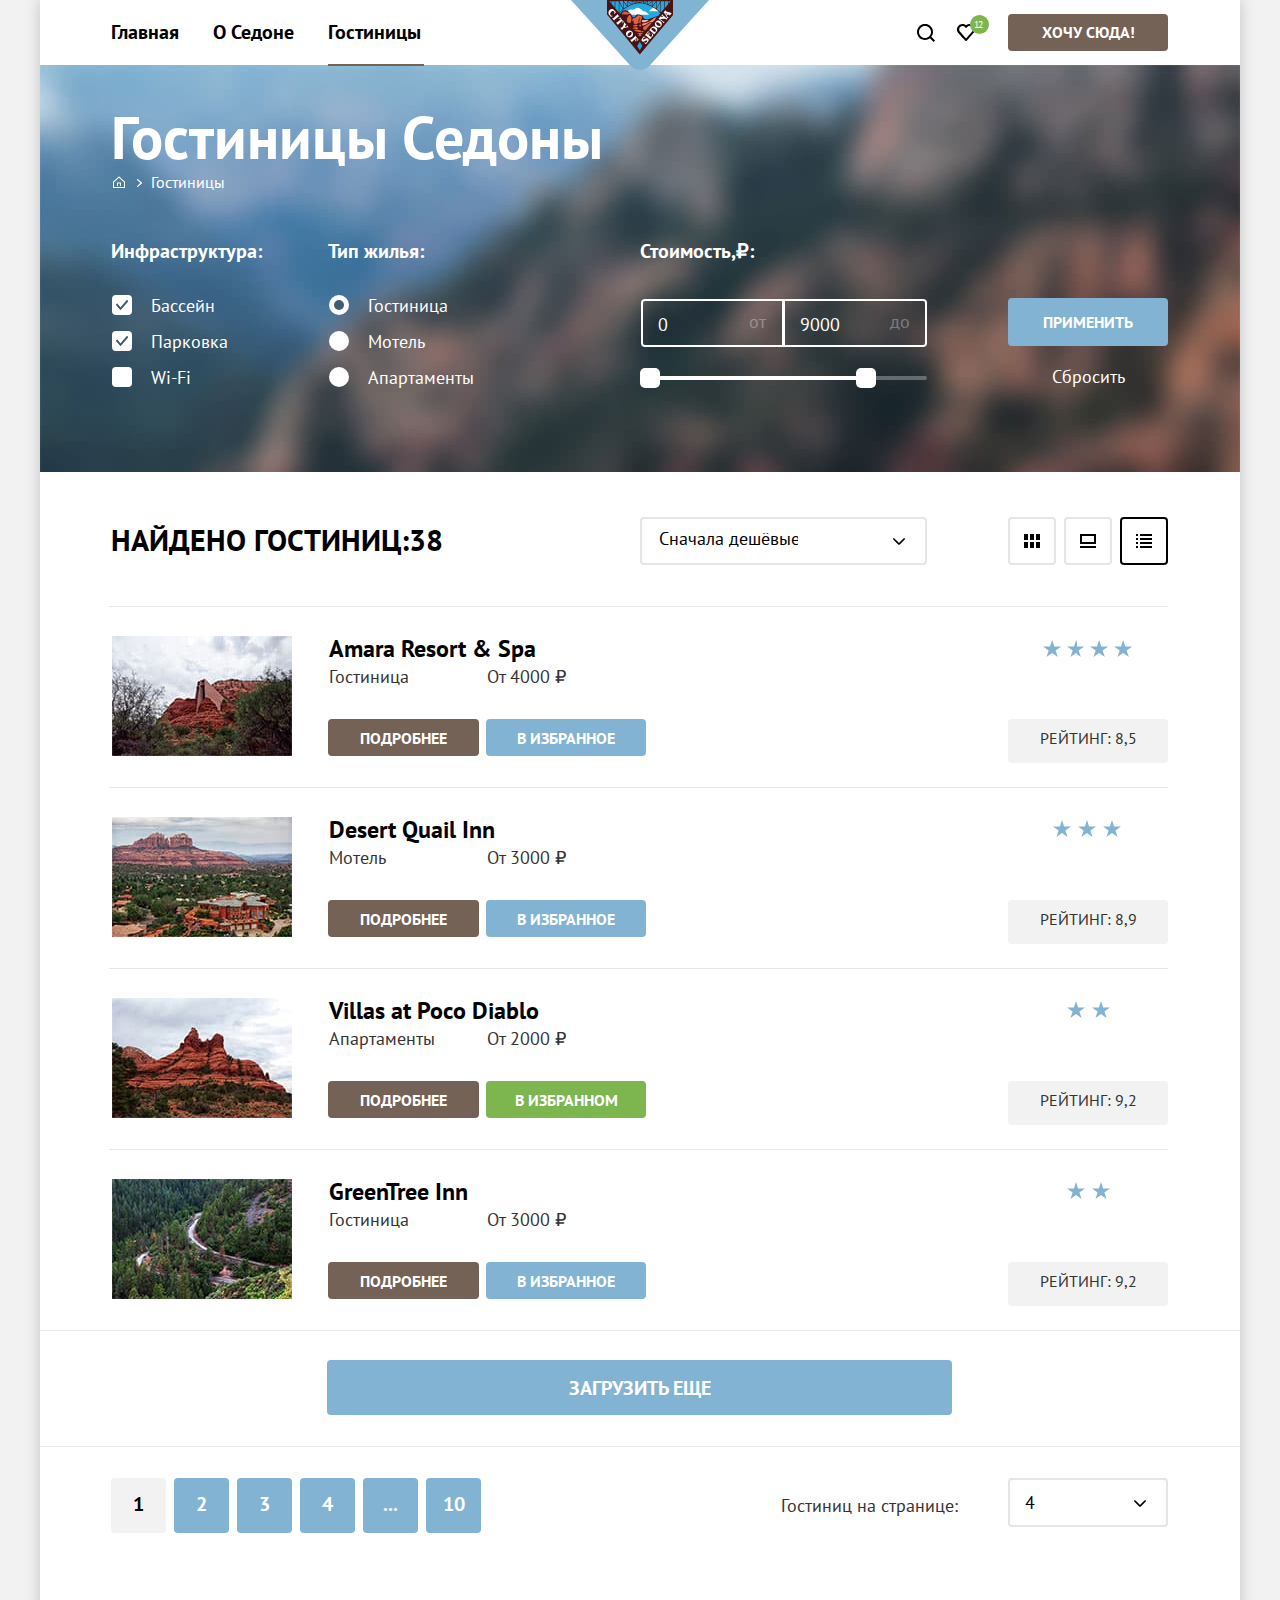
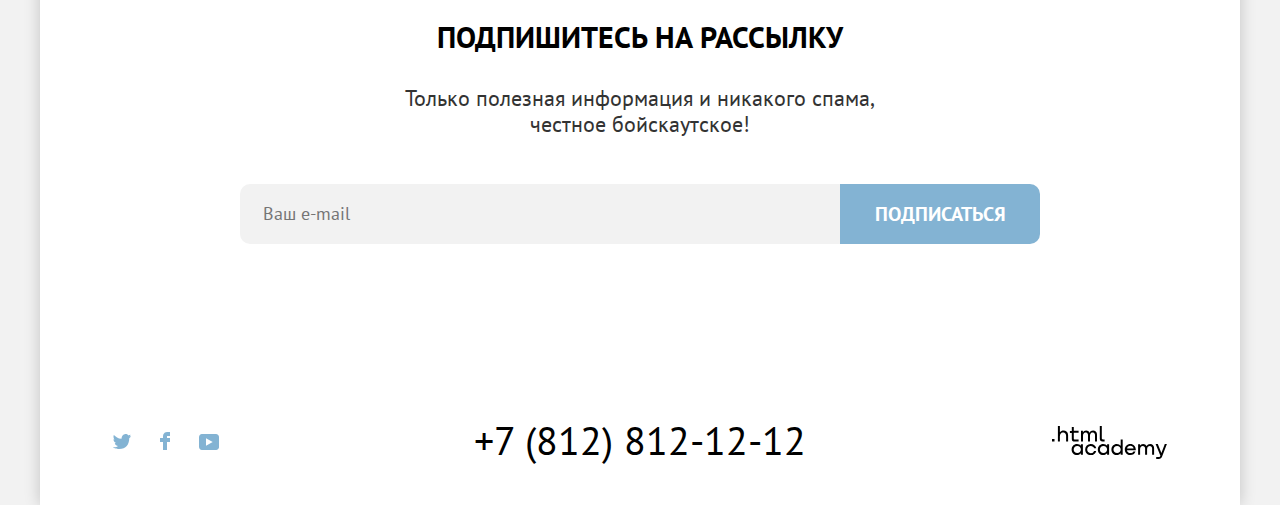
==== commit 76b95c1f: "защита проекта" ====
--- a/catalog.html
+++ b/catalog.html
@@ -37,6 +37,46 @@
                 <span class="visually-hidden">Нравится</span>
                 <span class="icon-like">12</span>
               </button>
+              <div class="popover popover-cart">
+                <div class="popover-content">
+                  <h2 class="popover-title visually-hidden">Корзина</h2>
+                  <ul class="cart-items-list">
+                    <li class="cart-item">
+                      <a class="cart-conteiner" href="hotel.html">
+                        <span class="cart-link">
+                          <img class="image-cart" src="images/catalog/hotel-2.jpg" width="48" height="48" alt="Мотель">
+                          <span class="cart-item-title">Desert Quail Inn</span>
+                          <span class="cart-item-price"> Мотель</span>
+                        </span>
+                      </a>
+                        <button type="button" class="cart-item-button">
+                          <svg class="popover-icon" width="16" height="16" aria-hidden="true" focusable="false" fill="#000" xmlns="http://www.w3.org/2000/svg">
+                            <path d="M15.3 2.3H.6c-.3 0-.6.2-.6.5s.3.6.6.6h1.7v12c0 .3.3.6.6.6h10.2c.3 0 .6-.3.6-.6v-12h1.7c.3 0 .6-.3.6-.6s-.4-.5-.7-.5Zm-2.8 12.5H3.4V3.4h9.1v11.4ZM6.2 1.2h3.4c.3 0 .6-.3.6-.6S10 0 9.7 0H6.2c-.3 0-.5.3-.5.6s.2.6.5.6Z"/>
+                            <path d="M6.2 12c.3 0 .6-.3.6-.6V5.7c0-.3-.3-.6-.6-.6s-.6.3-.6.6v5.7c.1.3.3.6.6.6ZM9.7 12c.3 0 .6-.3.6-.6V5.7c0-.3-.3-.6-.6-.6s-.6.4-.6.6v5.7c0 .3.2.6.6.6Z"/>
+                          </svg>
+                          <span class="visually-hidden">Удалить из корзины</span>
+                        </button>
+                    </li>
+                    <li class="cart-item">
+                      <a class="cart-conteiner" href="hotel.html">
+                        <span class="cart-link">
+                          <img class="image-cart" src="images/catalog/hotel-3.jpg" width="48" height="48" alt="Апартаменты">
+                          <span class="cart-item-title">Villas at Poco Diablo</span>
+                          <span class="cart-item-price"> Апартаменты</span>
+                        </span>
+                      </a>
+                      <button type="button" class="cart-item-button">
+                        <svg class="popover-icon" width="16" height="16" aria-hidden="true" focusable="false" fill="#000" xmlns="http://www.w3.org/2000/svg">
+                          <path d="M15.3 2.3H.6c-.3 0-.6.2-.6.5s.3.6.6.6h1.7v12c0 .3.3.6.6.6h10.2c.3 0 .6-.3.6-.6v-12h1.7c.3 0 .6-.3.6-.6s-.4-.5-.7-.5Zm-2.8 12.5H3.4V3.4h9.1v11.4ZM6.2 1.2h3.4c.3 0 .6-.3.6-.6S10 0 9.7 0H6.2c-.3 0-.5.3-.5.6s.2.6.5.6Z"/>
+                          <path d="M6.2 12c.3 0 .6-.3.6-.6V5.7c0-.3-.3-.6-.6-.6s-.6.3-.6.6v5.7c.1.3.3.6.6.6ZM9.7 12c.3 0 .6-.3.6-.6V5.7c0-.3-.3-.6-.6-.6s-.6.4-.6.6v5.7c0 .3.2.6.6.6Z"/>
+                        </svg>
+                        <span class="visually-hidden">Удалить из корзины</span>
+                      </button>
+                    </li>
+                  </ul>
+                </div>
+                <button class="button popover-button" type="button">Все Избранные</button>
+              </div>
             </li>
             <li class="navigation-button item">
               <button class="navigation-button-nice" type="button">Хочу сюда!</button>
@@ -120,7 +160,7 @@
                   </ul>
                 </fieldset>
                 <fieldset class="catalog-filter-group" style="margin-left: auto;">
-                  <legend class="catalog-filter-title">Стоимость,₽:</legend>
+                  <legend class="catalog-filter-money">Стоимость,₽:</legend>
                   <div class="range">
                     <div class="range-wrapper-inputs">
                       <div class="catalog-filter-label">
@@ -133,7 +173,7 @@
                       </div>
                     </div>
                     <div class="range-scale">
-                      <div class="range-bar" style="width: 227px">
+                      <div class="range-bar" style="width: 227px;">
                         <button class="range-toggle toggle-min" type="button">
                           <span class="visually-hidden">Изменить минимальную цену.</span>
                         </button>
@@ -157,8 +197,8 @@
               <form class="sorting-type">
                 <label class="visually-hidden" for="sorting">Сортировка</label>
                 <select class="select-control" id="sorting" name="sorting">
-                  <option value="cheap">Сначала дешёвое</option>
-                  <option value="expensive">Сначала дорогое</option>
+                  <option value="cheap">Сначала дешёвые</option>
+                  <option value="expensive">Сначала дорогие</option>
                 </select>
                 <button class="visually-hidden" type="submit">Отсортировать отели</button>
               </form>
@@ -195,7 +235,6 @@
               </a>
             </div>
           </div>
-          <span class="line"></span>
           <ul class="hotel-list">
             <li class="hotel-card">
               <a class="hotel-card-link" href="hotel.html">
@@ -219,7 +258,6 @@
               <span class="rating">Рейтинг: 8,5</span>
               </div>
             </li>
-            <span class="line"></span>
             <li class="hotel-card">
               <a class="hotel-card-link" href="hotel.html">
                 <img class="hotel-card-image" src="images/catalog/hotel-2.jpg" width="180" height="120" alt="Мотель">
@@ -230,7 +268,7 @@
                 </a>
                 <div class="hotel-money">
                   <span class="hotel-card-price"> Мотель</span>
-                  <span class="hotel-card-money"> От 4000 ₽</span>
+                  <span class="hotel-card-money"> От 3000 ₽</span>
                 </div>
                 <div class="conteiner-mini">
                   <a href="#" class="hotel-card-button button">Подробнее</a>
@@ -242,7 +280,6 @@
                 <span class="rating">Рейтинг: 8,9</span>
               </div>
             </li>
-            <span class="line"></span>
             <li class="hotel-card">
               <a class="hotel-card-link" href="hotel.html">
                 <img class="hotel-card-image" src="images/catalog/hotel-3.jpg" width="180" height="120" alt="Апартаменты">
@@ -265,7 +302,6 @@
                 <span class="rating">Рейтинг: 9,2</span>
               </div>
             </li>
-            <span class="line"></span>
             <li class="hotel-card">
               <a class="hotel-card-link" href="hotel.html">
                 <img class="hotel-card-image" src="images/catalog/hotel-4.jpg" width="180" height="120" alt="Гостиница">
@@ -289,11 +325,9 @@
               </div>
             </li>
           </ul>
-          <span class="line"></span>
           <div class="show">
             <button class="button catalog-show-more" type="button">Загрузить еще</button>
           </div>
-          <span class="line"></span>
           <div class="pagination-start">
             <ul class="pagination">
               <li class="pagination-item">
@@ -335,13 +369,14 @@
           <h2 class="mailing-title-catalog">Подпишитесь на рассылку</h2>
           <p class="mailing-text-catalog">Только полезная информация и никакого спама,<br> честное бойскаутское!</p>
           <form class="mailing-form" action="https://echo.htmlacademy.ru/" method="post">
-            <input class="mail-form form-invalid" type="email" id="mailing" name="Ваш e-mail" placeholder="Ваш e-mail">
+            <input class="mail-form" type="email" id="mailing" name="Ваш e-mail" placeholder="Ваш e-mail">
+            <!--class="form-invalid"-->
             <button class="button-mail" type="submit">Подписаться</button>
           </form>
         </section>
       </main>
       <footer class="page-footer">
-        <div class="page-footer-container">
+        <div class="page-footer-container margin-footer-container">
           <section class="footer-social">
             <h2 class="visually-hidden page-footer-title">Социальные сети</h2>
             <ul class="footer-social-list">
@@ -375,7 +410,11 @@
             <h2 class="visually-hidden">Контакты</h2>
             <a class="footer-contacts-address-phone" href="tel:+78128121212">+7 (812) 812-12-12</a>
           </section>
-          <p class="about-text"> <a class="htmlacademy-link" href="https://htmlacademy.ru/">.html academy</a></p>
+          <a class="htmlacademy-link" href="https://htmlacademy.ru/">
+            <svg class="footer-logo" width="115" height="34" fill="#000" fill-rule="evenodd" clip-rule="evenodd" xmlns="http://www.w3.org/2000/svg">
+              <path d="M0 12.9v2.6h2.5v-2.6H0ZM11.6 4.5c-1.6 0-2.8.7-3.6 1.7h-.1V0h-2v15.5h2v-5.3c0-2.1 1.3-3.6 3.3-3.6 1.8 0 2.9 1.4 2.9 3.2v5.7h2V9.4c.1-3-1.8-4.9-4.5-4.9ZM26.6 4.8h-4.8V1.1h-2v3.8h-1.9v2h1.9v6c0 1.7 1 2.7 2.7 2.7h4.1v-2h-3.7c-.7 0-1.1-.4-1.1-1.1V6.8h4.8v-2ZM41.1 4.6c-1.6 0-2.9.8-3.5 2.1h-.1c-.6-1.2-1.8-2.1-3.4-2.1-1.4 0-2.5.8-3.1 1.8h-.1V4.8H29v10.6h2V10c0-2 1-3.5 2.6-3.5 1.5 0 2.4 1 2.4 2.6v6.3h2V9.8c0-2.4 1.4-3.3 2.6-3.3 1.5 0 2.4 1 2.4 2.6v6.3h2V8.9c.1-2.5-1.4-4.3-3.9-4.3ZM47.8 12.7c0 1.7 1 2.7 2.8 2.7h2v-2h-1.7c-.7 0-1.1-.4-1.1-1.1V0h-2v12.7ZM28.9 19.7c-.9-1.1-2.2-1.8-3.9-1.8-3.1 0-5.4 2.3-5.4 5.6s2.3 5.6 5.4 5.6c1.8 0 3-.8 3.8-1.9h.1v1.6h2V18.2h-2v1.5Zm-3.6 7.4c-2.2 0-3.6-1.6-3.6-3.6s1.4-3.6 3.6-3.6 3.6 1.6 3.6 3.6c0 1.9-1.4 3.6-3.6 3.6ZM44.2 22c-.5-2.4-2.6-4.1-5.4-4.1a5.4 5.4 0 0 0-5.6 5.6c0 3.1 2.2 5.6 5.6 5.6 2.8 0 4.9-1.8 5.4-4.2h-2.1a3.4 3.4 0 0 1-3.3 2.3c-2.2 0-3.6-1.6-3.6-3.6s1.4-3.6 3.6-3.6c1.6 0 2.8 1 3.3 2.2h2.1V22ZM55.1 19.7c-.9-1.1-2.2-1.8-3.9-1.8-3.1 0-5.4 2.3-5.4 5.6s2.3 5.6 5.4 5.6c1.8 0 3-.8 3.8-1.9h.1v1.6h2V18.2h-2v1.5Zm-3.6 7.4c-2.2 0-3.6-1.6-3.6-3.6s1.4-3.6 3.6-3.6 3.6 1.6 3.6 3.6c0 1.9-1.5 3.6-3.6 3.6ZM68.7 19.8c-.9-1.1-2.2-1.9-3.9-1.9-3.1 0-5.4 2.3-5.4 5.6s2.2 5.6 5.4 5.6c1.7 0 3-.8 3.8-1.8h.1v1.5h2V13.4h-2v6.4Zm-3.6 7.3c-2.2 0-3.6-1.6-3.6-3.6s1.4-3.6 3.6-3.6 3.6 1.6 3.6 3.6c-.1 2-1.5 3.6-3.6 3.6ZM78.3 17.9c-3.3 0-5.5 2.5-5.5 5.6 0 3 2.1 5.6 5.5 5.6 2.5 0 4.5-1.3 5.2-3.6h-2.1c-.5 1-1.6 1.6-3 1.6-1.9 0-3.3-1.3-3.4-2.9h8.8c.2-3.6-2-6.3-5.5-6.3Zm0 1.9c1.7 0 3 1 3.3 2.6h-6.5c.3-1.5 1.5-2.6 3.2-2.6ZM98.2 17.9c-1.6 0-2.9.8-3.6 2h-.1c-.6-1.2-1.8-2-3.4-2-1.4 0-2.5.7-3.1 1.8v-1.5h-1.9v10.6h2v-5.4c0-2 1-3.4 2.6-3.5 1.5 0 2.4 1 2.4 2.6v6.3h2v-5.6c0-2.4 1.4-3.3 2.6-3.3 1.5 0 2.4 1 2.4 2.6v6.3h2v-6.5c.1-2.6-1.4-4.4-3.9-4.4ZM109.4 27l-3.6-8.9h-2.2l4.8 11.6c-.3.9-.7 1.2-1.7 1.2h-2.5v2h2.5c1.8 0 2.8-.8 3.5-2.6l4.7-12.2h-2.1l-3.4 8.9Z"/>
+            </svg>
+          </a>
         </div>
       </footer>
     </div>
--- a/styles/styles.css
+++ b/styles/styles.css
@@ -20,18 +20,19 @@
 }
 
 body {
+  min-width: 1280px;
   margin: 0;
   min-height: 100%;
   font-family: "PT Sans", sans-serif;
   font-size: 18px;
   line-height: 21px;
   color: #333333;
-  background-color: #F2F2F2;
+  background-color: #f2f2f2;
 }
 
 .conteiner {
-  background-color: #FFFFFF;
-  box-shadow: 0px 0px 15px rgba(0, 0, 0, 0.2);
+  background-color: #ffffff;
+  box-shadow: 0 0 15px rgba(0, 0, 0, 0.2);
   width: 1200px;
   margin-left: auto;
   margin-right: auto;
@@ -43,7 +44,7 @@
   font-weight: bold;
   font-size: 16px;
   line-height: 16px;
-  color: #FFFFFF;
+  color: #ffffff;
   background-color: #756257;
   text-decoration: none;
   text-transform: uppercase;
@@ -65,7 +66,7 @@
   line-height: 36px;
   text-align: center;
   text-transform: uppercase;
-  color: #FFFFFF;
+  color: #ffffff;
 }
 
 .button-hotel:hover {
@@ -81,12 +82,12 @@
 
 .button-hotel:focus {
   background: #615048;
-  border-color: #83B3D3;
+  border-color: #83b3d3;
   box-sizing: border-box;
   outline: none;
 }
 
-.button-mail{
+.button-mail {
   font-family: "PT Sans", sans-serif;
   font-style: normal;
   font-weight: bold;
@@ -94,30 +95,30 @@
   height: 60px;
   box-sizing: border-box;
   padding: 12px 0;
-  background: #83B3D3;
-  border: 3px solid transparent;
-  border-radius: 0px 10px 10px 0px;
+  background: #83b3d3;
+  border: 3px solid transparent;
+  border-radius: 0 10px 10px 0;
   font-size: 20px;
   line-height: 26px;
   align-items: center;
   text-align: center;
   text-transform: uppercase;
-  color: #FFFFFF;
+  color: #ffffff;
 }
 
 .button-mail:hover {
-  background: #68A2CA;
+  background: #68a2ca;
 }
 
 .button-mail:focus {
-  background: #68A2CA;
+  background: #68a2ca;
   border-color: #756257;
   outline: none;
 }
 
 .button-mail:active {
   color: rgba(255, 255, 255, 0.3);
-  background: #68A2CA;
+  background: #68a2ca;
   border: none;
 }
 
@@ -130,7 +131,7 @@
   width: 160px;
   padding-top: 5px;
   padding-bottom: 5px;
-  color: #FFFFFF;
+  color: #ffffff;
   background-color: #756257;
   text-decoration: none;
   text-transform: uppercase;
@@ -152,7 +153,7 @@
 
 .navigation-button-nice:focus {
   background: #615048;
-  border-color: #83B3D3;
+  border-color: #83b3d3;
   border-radius: 4px;
   box-sizing: border-box;
   outline: none;
@@ -164,6 +165,7 @@
   grid-row: 5/6;
   width: 800px;
   margin: 0 auto;
+  margin-top: 47px;
 }
 
 .mailing-form-catalog {
@@ -185,37 +187,51 @@
 }
 
 .mail-form {
-  padding: 0;
-  padding-left: 22px;
+  font-family: "PT Sans", sans-serif;
+  font-style: normal;
+  font-weight: normal;
+  font-size: 18px;
+  line-height: 26px;
+  padding: 0;
+  padding-left: 20px;
   padding-right: 19px;
-  background: #F2F2F2;
+  background: #f2f2f2;
   border: 3px solid transparent;
   width: 600px;
-  border-radius: 10px 0px 0px 10px;
+  border-radius: 10px 0 0 10px;
   box-sizing: border-box;
 }
 
 .mail-form:hover {
-  background: #E6E6E6;
+  background: #e6e6e6;
 }
 
 .mail-form:focus {
-  border-color: #83B3D3;
-  background: #E6E6E6;
+  border-color: #83b3d3;
+  background: #e6e6e6;
   outline: none;
 }
 
 .mail-form:active {
-  background: #FFFFFF;
+  background: #ffffff;
   border: 2px solid #000000;
   padding-left: 23px;
   padding-right: 20px;
 }
 
+.form-invalid {
+  background: #ffffff;
+  border: 2px solid #ff5757;
+  padding-left: 23px;
+  padding-right: 20px;
+}
+
 .navigation {
   display: flex;
   position: relative;
   z-index: 1;
+  padding-left: 12px;
+  padding-right: 3px;
 }
 
 .navigation-list {
@@ -258,7 +274,7 @@
 }
 
 .navigation-link-scan:focus {
-  border-color: #83B3D3;
+  border-color: #83b3d3;
   border-radius: 10px;
   outline: none;
 }
@@ -275,7 +291,7 @@
 }
 
 .navigation-item {
-  margin-right: 3px;
+  margin-right: 4px;
   position: relative;
   display: block;
 }
@@ -290,8 +306,6 @@
   left: 50%;
   transform: translateX(-50%);
   display: block;
-  margin: 0 auto;
-  margin: 0;
   border: 3px solid transparent;
   border-top: 0;
 }
@@ -305,18 +319,18 @@
 }
 
 .logo:focus {
-  border-color: #83B3D3;
+  border-color: #83b3d3;
   box-sizing: border-box;
   border-radius: 10px;
-  outline: none ;
+  outline: none;
 }
 
 .navigation-icon-scan {
   position: absolute;
-  top: 0px;
+  top: 0;
   bottom: 0;
   left: 0;
-  right: 0px;
+  right: 0;
   margin: auto;
   fill: #000000;
 }
@@ -324,9 +338,9 @@
 .navigation-icon {
   position: absolute;
   top: 0;
-  right: 0px;
+  right: 0;
   bottom: 0;
-  left: 0px;
+  left: 0;
   margin: auto;
   fill: #000000;
 }
@@ -340,8 +354,8 @@
   line-height: 13px;
   text-align: center;
   letter-spacing: -0.1em;
-  color: #FFFFFF;
-  background-color: #7DB54F;
+  color: #ffffff;
+  background-color: #7db54f;
   border-radius: 50%;
   width: 19px;
   height: 19px;
@@ -361,8 +375,8 @@
 .navigation-link-scan {
   position: relative;
   top: 0;
-  right: 0;
-  left: 0;
+  right: 5px;
+  left: 5px;
   bottom: 0;
   margin: auto;
   display: block;
@@ -386,7 +400,7 @@
 }
 
 .button-item-like:active .navigation-icon {
-  fill: rgba(117, 98, 87, 0.3)
+  fill: rgba(117, 98, 87, 0.3);
 }
 
 .button-item-like:focus .navigation-icon {
@@ -394,7 +408,7 @@
 }
 
 .button-item-like:focus {
-  border-color: #83B3D3;
+  border-color: #83b3d3;
   border-radius: 10px;
   outline: none;
 }
@@ -421,7 +435,7 @@
 }
 
 .navigation-link:focus {
-  border-color: #83B3D3;
+  border-color: #83b3d3;
   box-sizing: border-box;
   border-radius: 10px;
   color: #756257;
@@ -430,8 +444,8 @@
 
 .navigation-active::before {
   position: absolute;
-  right: 16px;
-  bottom: -22px;
+  right: 12px;
+  bottom: -21px;
   left: 15px;
   height: 2px;
   background-color: rgba(117, 98, 87, 1);
@@ -451,12 +465,12 @@
   background-size: cover;
   background-repeat: no-repeat;
   flex-grow: 1;
-  background-color: darkcyan;
+  background-color: #008b8b;
 }
 
 .gor::before {
   position: absolute;
-  background-image: url(../images/icons/divider.svg);
+  background-image: url("../images/icons/divider.svg");
   background-repeat: no-repeat;
   content: "";
   display: block;
@@ -466,7 +480,7 @@
   bottom: 0;
 }
 
-.advantages-list{
+.advantages-list {
   display: flex;
   flex-wrap: wrap;
   margin: 0;
@@ -482,20 +496,20 @@
   display: flex;
 }
 
-.advantages-title {
-  margin: 0;
-  padding: 0;
-}
-
 .advantages-description {
+  font-style: normal;
+  font-weight: normal;
+  font-size: 18px;
+  line-height: 21px;
+  text-align: center;
   margin: 0;
   margin-left: 90px;
   margin-right: 90px;
 }
 
-.advantages-one{
-  margin-top: 25px;
-  margin-bottom: 26px;
+.advantages-one {
+  margin-top: 29px;
+  margin-bottom: 30px;
   margin-left: 75px;
   margin-right: 75px;
 }
@@ -503,8 +517,10 @@
 .blue {
   text-align: center;
   width: 400px;
-  padding-top: 98px;
+  padding-top: 99px;
   padding-bottom: 77px;
+  background: #83b3d3;
+  color: #ffffff;
 }
 
 .advantages-item {
@@ -519,13 +535,13 @@
   list-style: none;
   width: 400px;
   padding-top: 184px;
-  padding-bottom: 79px;
+  padding-bottom: 89px;
   padding-left: 75px;
   padding-right: 75px;
   box-sizing: border-box;
 }
 
-.sublist-item .sublist-icon{
+.sublist-item .sublist-icon {
   bottom: auto;
   top: 89px;
 }
@@ -542,7 +558,7 @@
 .advantages-item-mini {
   width: 400px;
   padding-top: 98px;
-  padding-bottom: 77px;
+  padding-bottom: 108px;
 }
 
 .advantages-title-mini {
@@ -553,12 +569,12 @@
   text-align: center;
   text-transform: uppercase;
   color: #000000;
-  margin-bottom: 25px;
+  margin-bottom: 28px;
 }
 
 .advantages-number {
   margin: 0;
-  margin-bottom: 26px;
+  margin-bottom: 30px;
 }
 
 .advantages-text-mini {
@@ -571,12 +587,7 @@
   width: 800px;
 }
 
-.present {
-  flex-direction: column;
-  width: 400px;
-}
-
-.sublist{
+.sublist {
   width: 1200px;
   display: flex;
   margin: 0;
@@ -589,13 +600,9 @@
   padding: 91px 240px;
 }
 
-.preface {
-  text-align: center;
-}
-
 .mailing-catalog {
   text-align: center;
-  padding: 94px 200px;
+  padding: 82px 200px;
 }
 
 .footer-contacts-address-phone {
@@ -615,7 +622,7 @@
 
 .footer-contacts-address-phone:focus {
   color: #756257;
-  border-color: #83B3D3;
+  border-color: #83b3d3;
   border-radius: 10px;
   box-sizing: border-box;
   outline: none;
@@ -627,9 +634,16 @@
   border: none;
 }
 
+.footer-social {
+  align-self: flex-start;
+}
+
 .footer-contacts {
   width: 720px;
   text-align: center;
+  align-self: flex-start;
+  padding-left: 52px;
+  margin-top: -3px;
 }
 
 .page-footer {
@@ -641,10 +655,14 @@
   margin: 0 auto;
   padding-top: 40px;
   padding-bottom: 30px;
-  padding-right: 72px;
-  padding-left: 72px;
+  padding-right: 68px;
+  padding-left: 64px;
   box-sizing: border-box;
   align-items: center;
+}
+
+.margin-footer-container {
+  margin-top: 57px;
 }
 
 .footer-social-list {
@@ -653,7 +671,7 @@
   text-align: center;
   column-gap: 3px;
   list-style-type: none;
-  margin: 0;
+  margin: -1px;
   padding: 0;
   align-items: center;
 }
@@ -687,7 +705,7 @@
 }
 
 .button-twit {
-  position:relative;
+  position: relative;
   width: 34px;
   height: 34px;
   box-sizing: border-box;
@@ -698,23 +716,23 @@
 }
 
 .button-twit:hover .footer-icon {
-  fill: #68A2CA;
+  fill: #68a2ca;
 }
 
 .button-twit:active .footer-icon {
-  fill: rgba(104, 162, 202, 0.3)
+  fill: rgba(104, 162, 202, 0.3);
 }
 
 .button-twit:focus {
-  fill: #68A2CA;
-  border-color: #83B3D3;
+  fill: #68a2ca;
+  border-color: #83b3d3;
   border-radius: 10px;
   box-sizing: border-box;
   outline: none;
 }
 
 .button-face {
-  position:relative;
+  position: relative;
   width: 34px;
   height: 34px;
   box-sizing: border-box;
@@ -725,23 +743,23 @@
 }
 
 .button-face:hover .footer-icon-face {
-  fill: #68A2CA;
+  fill: #68a2ca;
 }
 
 .button-face:active .footer-icon-face {
-  fill: rgba(104, 162, 202, 0.3)
+  fill: rgba(104, 162, 202, 0.3);
 }
 
 .button-face:focus {
-  fill: #68A2CA;
-  border-color: #83B3D3;
+  fill: #68a2ca;
+  border-color: #83b3d3;
   border-radius: 10px;
   box-sizing: border-box;
   outline: none;
 }
 
 .button-youtube {
-  position:relative;
+  position: relative;
   width: 34px;
   height: 34px;
   box-sizing: border-box;
@@ -752,32 +770,34 @@
 }
 
 .button-youtube:hover .footer-icon-youtube {
-  fill: #68A2CA;
+  fill: #68a2ca;
 }
 
 .button-youtube:active .footer-icon-youtube {
-  fill: rgba(104, 162, 202, 0.3)
+  fill: rgba(104, 162, 202, 0.3);
 }
 
 .button-youtube:focus {
-  fill: #68A2CA;
-  border-color: #83B3D3;
+  fill: #68a2ca;
+  border-color: #83b3d3;
   border-radius: 10px;
   box-sizing: border-box;
   outline: none;
 }
 
 .preface {
-  background: white;
+  background: #ffffff;
   padding-top: 63px;
   padding-left: 240px;
   padding-right: 240px;
-  padding-bottom: 79px;
+  padding-bottom: 77px;
+  text-align: center;
 }
 
 .preface-position {
   width: 720px;
-  font-weight: 700;
+  font-style: normal;
+  font-weight: bold;
   font-size: 30px;
   line-height: 36px;
   text-align: center;
@@ -788,8 +808,9 @@
 .preface-item {
   width: 720px;
   font-size: 22px;
+  margin: 0;
   line-height: 36px;
-  margin-top: 23px;
+  margin-top: 33px;
 }
 
 .advantages-title {
@@ -797,21 +818,18 @@
   line-height: 28px;
   text-transform: uppercase;
   color: #000000;
+  margin: 0;
+  padding: 0;
 }
 
 .title-white {
-  color: #FFFFFF;
+  color: #ffffff;
   font-size: 24px;
   line-height: 28px;
   text-transform: uppercase;
   margin: 0;
 }
 
-.blue{
-  background: #83b3d3;
-  color: #ffffff;
-}
-
 .advantages-text {
   color: #333333;
   margin: 0;
@@ -823,6 +841,8 @@
 }
 
 .present {
+  flex-direction: column;
+  width: 400px;
   background: rgba(121, 121, 121, 0.12);
 }
 
@@ -831,32 +851,31 @@
 }
 
 .food {
-  background: #FFFFFF;
+  background: #ffffff;
 }
 
 .tourist {
   background: rgba(131, 179, 211, 0.12);
 }
 
-.present {
-  background: rgba(131, 179, 211, 0.12);
-}
-
 .registration-list {
   margin-top: 91px;
-  margin-bottom: 15px;
   font-weight: bold;
   font-size: 30px;
   line-height: 36px;
   text-align: center;
   text-transform: uppercase;
   color: #000000;
-  margin-bottom: 15px;
 }
 
 .registration-item {
+  font-style: normal;
+  font-weight: normal;
   font-size: 22px;
-  margin-bottom: 73px;
+  line-height: 26px;
+  text-align: center;
+  margin-bottom: 59px;
+  margin-top: 29px;
 }
 
 .mailing {
@@ -872,15 +891,14 @@
   line-height: 36px;
   text-transform: uppercase;
   color: #ffffff;
-  margin-bottom: 15px;
+  margin-bottom: 28px;
 }
 
 .mailing-text {
   margin: 0;
   font-size: 22px;
   line-height: 26px;
-  color: #FFFFFF;
-  margin-bottom: 26px;
+  color: #ffffff;
 }
 
 .htmlacademy-link {
@@ -889,8 +907,10 @@
   text-decoration: none;
   text-transform: uppercase;
   color: #000000;
+  margin-top: -8px;
   padding: 5px;
   border: 3px solid transparent;
+  margin-left: auto;
 }
 
 .htmlacademy-link:hover {
@@ -898,7 +918,7 @@
 }
 
 .htmlacademy-link:focus .footer-logo {
-  border-color: #83B3D3;
+  border-color: #83b3d3;
   border-radius: 10px;
   opacity: 0.6;
 }
@@ -910,20 +930,13 @@
 
 .footer-logo {
   border: 3px solid transparent;
-}
-
-.about-text {
-  width: 115px;
-  margin-top: 2px;
-  margin-left: 53px;
-  margin-left: auto;
 }
 
 .catalog-bg {
   background-image: url("../images/catalog/catalog-bg.jpg");
   background-size: cover;
   background-repeat: no-repeat;
-  color: #FFFFFF;
+  color: #ffffff;
 }
 
 .breadcrumbs {
@@ -934,7 +947,8 @@
 }
 
 .breadcrumbs-item {
-  margin-left: 26px;
+  margin-left: 20px;
+  margin-top: -5px;
 }
 
 .breadcrumbs-link:hover .home-mini-icon {
@@ -942,7 +956,7 @@
 }
 
 .breadcrumbs-link:focus {
-  border-color: #83B3D3;
+  border-color: #83b3d3;
   box-sizing: border-box;
   border-radius: 4px;
 }
@@ -954,19 +968,20 @@
   padding: 3px;
 }
 
-.breadcrumbs-link:active .home-mini-icon{
+.breadcrumbs-link:active .home-mini-icon {
   color: rgba(255, 255, 255, 0.3);
   border-color: transparent;
 }
 
 .breadcrumbs-item:first-child {
-  margin-left: 0;
+  margin-left: -1px;
+  margin-top: -5px;
   position: relative;
   list-style-type: none;
 }
 
 .breadcrumbs-item::after {
-  background-image: url(../images/icons/arrow-right.svg);
+  background-image: url("../images/icons/arrow-right.svg");
   background-repeat: no-repeat;
   position: absolute;
   content: "";
@@ -974,8 +989,8 @@
   width: 5px;
   height: 8px;
   bottom: 6px;
-  left: 29px;
-  right: 29px;
+  left: 27px;
+  right: 27px;
   top: 8px;
 }
 
@@ -1004,8 +1019,8 @@
 
 .seach-mini {
   display: flex;
-  padding-top: 44px;
-  padding-bottom: 42px;
+  padding-top: 45px;
+  padding-bottom: 12px;
   padding-left: 71px;
   padding-right: 72px;
 }
@@ -1013,8 +1028,8 @@
 .hotel-list {
   margin: 0;
   list-style-type: none;
-  padding-top: 31px;
-  padding-left: 72px;
+  padding-top: 29px;
+  padding-left: 69px;
   padding-right: 72px;
 }
 
@@ -1028,7 +1043,8 @@
   box-sizing: border-box;
   border: 3px solid transparent;
   border-radius: 4px;
-  margin-right: 8px;
+  margin-right: 7px;
+  margin-left: 2px;
   padding-top: 6px;
   padding-bottom: 7px;
 }
@@ -1047,16 +1063,19 @@
 
 .hotel-card-button:focus {
   background: #615048;
-  border-color: #83B3D3;
+  border-color: #83b3d3;
   border-radius: 4px;
   box-sizing: border-box;
   outline: none;
 }
 
 .show {
-  padding-left: 288px;
-  padding-top: 31px;
-  padding-bottom: 30px;
+  padding-left: 287px;
+  padding-top: 29px;
+  padding-bottom: 31px;
+  padding-right: 286px;
+  border-top: 1px solid #e6e6e6;
+  border-bottom: 1px solid #e6e6e6;
 }
 
 .mailing-title-catalog {
@@ -1066,7 +1085,7 @@
   text-transform: uppercase;
   color: #000000;
   margin: 0;
-  margin-bottom: 15px;
+  margin-bottom: 30px;
 }
 
 .mailing-text-catalog {
@@ -1075,11 +1094,10 @@
   text-align: center;
   color: #333333;
   margin: 0;
-  margin-bottom: 26px;
 }
 
 .breadcrumbs-home {
-  background-image: url(../images/icons/home-mini.svg);
+  background-image: url("../images/icons/home-mini.svg");
   width: 12px;
   height: 12px;
 }
@@ -1089,7 +1107,7 @@
   box-sizing: border-box;
   font-size: 16px;
   line-height: 21px;
-  color: #FFFFFF;
+  color: #ffffff;
   text-decoration: none;
 }
 
@@ -1107,7 +1125,7 @@
   font-weight: bold;
   width: 160px;
   padding: 10px 0;
-  background: #83B3D3;
+  background: #83b3d3;
   border-radius: 4px;
   font-size: 16px;
   line-height: 22px;
@@ -1115,24 +1133,24 @@
   text-align: center;
   text-transform: uppercase;
   border: 3px solid transparent;
-  color: #FFFFFF;
-  margin-bottom: 20px;
+  color: #ffffff;
+  margin-bottom: 16px;
 }
 
 .button-catalog:hover {
-  background: #68A2CA;
+  background: #68a2ca;
 }
 
 .button-catalog:active {
-  background: #68A2CA;
+  background: #68a2ca;
   color: rgba(255, 255, 255, 0.3);
   border: none;
   padding: 15px;
 }
 
 .button-catalog:focus {
-  background: #68A2CA;
-  border-color: #FFFFFF;
+  background: #68a2ca;
+  border-color: #ffffff;
   border-radius: 4px;
   box-sizing: border-box;
   outline: none;
@@ -1146,7 +1164,8 @@
   line-height: 23px;
   text-align: center;
   padding: 0;
-  color: #FFFFFF;
+  margin-bottom: -4px;
+  color: #ffffff;
   border: 3px solid transparent;
   background-color: transparent;
   width: 160px;
@@ -1166,7 +1185,7 @@
   width: 100px;
   margin: 0 30px;
   text-align: center;
-  border-color: #83B3D3;
+  border-color: #83b3d3;
   box-sizing: border-box;
   border-radius: 4px;
   outline: none;
@@ -1181,7 +1200,7 @@
 
 .inner-header {
   margin: 0;
-  padding-top: 35px;
+  padding-top: 33px;
   padding-left: 71px;
 }
 
@@ -1193,7 +1212,17 @@
   font-size: 20px;
   line-height: 26px;
   margin-right: 67px;
-  margin-bottom: 30px;
+}
+
+.catalog-filter-money {
+  margin: 0;
+  padding: 0;
+  width: 150px;
+  font-weight: bold;
+  font-size: 20px;
+  line-height: 26px;
+  margin-right: 67px;
+  margin-bottom: 35px;
 }
 
 .range {
@@ -1205,7 +1234,7 @@
   position: relative;
   width: 287px;
   height: 0;
-  margin-top: 32px;
+  margin-top: 29px;
   border: 2px solid rgba(255, 255, 255, 0.3);
   border-radius: 2px;
   box-sizing: border-box;
@@ -1213,7 +1242,7 @@
 
 .range-bar {
   position: absolute;
-  border: 2px solid #FFFFFF;
+  border: 2px solid #ffffff;
   left: -2px;
   top: -2px;
 }
@@ -1222,24 +1251,24 @@
   position: absolute;
   width: 20px;
   height: 20px;
-  background: #FFFFFF;
+  background: #ffffff;
   border: 2px solid transparent;
   border-radius: 5px;
   cursor: pointer;
 }
 
 .range-toggle:hover {
-  box-shadow: 0px 4px 10px rgba(0, 0, 0, 0.25);
+  box-shadow: 0 4px 10px rgba(0, 0, 0, 0.25);
 }
 
 .range-toggle:focus {
-  box-shadow: 0px 4px 10px rgba(0, 0, 0, 0.25);
-  border: 3px solid #83B3D3;
+  box-shadow: 0 4px 10px rgba(0, 0, 0, 0.25);
+  border: 3px solid #83b3d3;
 }
 
 .range-toggle:active {
-  box-shadow: 0px 4px 10px rgba(0, 0, 0, 0.25);
-  border: 2px solid #83B3D3;
+  box-shadow: 0 4px 10px rgba(0, 0, 0, 0.25);
+  border: 2px solid #83b3d3;
 }
 
 .toggle-min {
@@ -1249,7 +1278,7 @@
 
 .toggle-max {
   top: -10px;
-  right: -2px;
+  right: -7px;
 }
 
 .range-wrapper-inputs {
@@ -1277,8 +1306,8 @@
   background: none;
   border: 2px solid #ffffff;
   box-sizing: border-box;
-  color: #FFFFFF;
-  padding-left: 19px;
+  color: #ffffff;
+  padding-left: 15px;
   padding-top: 12px;
   padding-bottom: 9px;
   padding-right: 30px;
@@ -1296,8 +1325,8 @@
 }
 
 .catalog-filter-input:focus {
-  box-shadow: 0px 0px 0px 3px #81B3D2,
-  inset 0px 0px 0px 3px #81B3D2;
+  box-shadow: 0 0 0 3px #81b3d2;
+  inset: 0 0 0 3px #81b3d2;
 }
 
 .catalog-filter-input:active {
@@ -1322,8 +1351,8 @@
   font-size: 18px;
   line-height: 23px;
   position: absolute;
-  top: 9px;
-  right: 11px;
+  top: 11px;
+  right: 17px;
   opacity: 0.3;
 }
 
@@ -1354,7 +1383,7 @@
   left: 1px;
   width: 20px;
   height: 20px;
-  background:#FFFFFF;
+  background: #ffffff;
   border-radius: 4px;
   border: 3px solid transparent;
   box-sizing: border-box;
@@ -1366,16 +1395,16 @@
 
 .control-input[type="checkbox"]:focus + .control-mark {
   background: rgba(255, 255, 255, 0.6);
-  border-color: #83B3D3;
-  border-radius: 4px;
-}
-
-.control-input[type="checkbox"]:active + .control-mark{
+  border-color: #83b3d3;
+  border-radius: 4px;
+}
+
+.control-input[type="checkbox"]:active + .control-mark {
   background: rgba(255, 255, 255, 0.3);
 }
 
 .control-input[type="radio"]:focus + .control-mark {
-  border-color: #83B3D3;
+  border-color: #83b3d3;
   border-radius: 50%;
 }
 
@@ -1386,7 +1415,7 @@
   left: 1px;
   width: 12px;
   height: 10px;
-  background-image: url(../images/icons/tick.svg);
+  background-image: url("../images/icons/tick.svg");
   content: "";
 }
 
@@ -1400,19 +1429,13 @@
   left: 2px;
   width: 10px;
   height: 10px;
-  background: #3F5E72;
+  background: #3f5e72;
   border-radius: 50%;
   content: "";
 }
 
-.catalog-filter-list {
-  margin: 0;
-  padding: 0;
-  list-style-type: none;
-}
-
 .catalog-filter-item:not(:last-child) {
-  margin-bottom: 16px;
+  margin-bottom: 13px;
 }
 
 .select-control {
@@ -1421,28 +1444,31 @@
   align-items: center;
   width: 287px;
   margin-right: auto;
-  padding-top: 12px;
+  padding-top: 8px;
   padding-bottom: 13px;
-  padding-left: 19px;
+  padding-left: 17px;
   padding-right: 127px;
-  font-family: "PT Sans" ,sans-serif;
-  font-weight: 400;
-  background-color: #FFFFFF;
-  border: 2px solid  #E6E6E6;
+  background-color: #ffffff;
+  border: 2px solid  #e6e6e6;
   border-radius: 4px;
   background-image: url("../images/icons/arrow.svg");
   background-repeat: no-repeat;
   background-position: right 16px center;
   appearance: none;
+  font-family: "PT Sans", sans-serif;
+  font-style: normal;
+  font-weight: normal;
+  font-size: 18px;
+  line-height: 23px;
 }
 
 .select-control:hover,
 .select-control:focus {
-  border-color: #83B3D3;
+  border-color: #83b3d3;
 }
 
 .select-control:focus {
-  outline: 0 solid #83B3D3;
+  outline: 0 solid #83b3d3;
 }
 
 .select-control:active {
@@ -1450,19 +1476,18 @@
 }
 
 .number-select {
-  position: relative;
-  display: flex;
-  align-items: center;
   width: 160px;
-  margin-right: auto;
-  padding-top: 13px;
-  padding-bottom: 12px;
-  padding-left: 17px;
-  padding-right: 133px;
-  font-family: "PT Sans" ,sans-serif;
+  padding-top: 11px;
+  padding-bottom: 11px;
+  padding-left: 15px;
+  padding-right: 118px;
+  font-family: "PT Sans", sans-serif;
+  font-style: normal;
   font-weight: 400;
-  background-color: #FFFFFF;
-  border: 2px solid  #E6E6E6;
+  font-size: 18px;
+  line-height: 23px;
+  background-color: #ffffff;
+  border: 2px solid  #e6e6e6;
   border-radius: 4px;
   background-image: url("../images/icons/arrow.svg");
   background-repeat: no-repeat;
@@ -1472,11 +1497,11 @@
 
 .number-select:hover,
 .number-select:focus {
-  border-color: #83B3D3;
+  border-color: #83b3d3;
 }
 
 .number-select:focus {
-  outline: 0 solid #83B3D3;
+  outline: 0 solid #83b3d3;
 }
 
 .number-select:active {
@@ -1484,8 +1509,12 @@
 }
 
 .hotel {
+  font-style: normal;
+  font-weight: normal;
+  line-height: 23px;
   align-self: center;
-  margin-right: 51px;
+  margin-right: 50px;
+  margin-top: -4px;
 }
 
 .control-input {
@@ -1497,17 +1526,22 @@
 }
 
 .control-label {
+  font-style: normal;
+  font-weight: normal;
+  font-size: 18px;
   line-height: 23px;
-  padding-left: 36px;
+  padding-left: 40px;
 }
 
 .seach-hotel {
   margin: 0;
+  font-style: normal;
   font-weight: bold;
   font-size: 30px;
   line-height: 39px;
   text-transform: uppercase;
   color: #000000;
+  margin-top: 3px;
 }
 
 .sorting-type {
@@ -1546,20 +1580,20 @@
   justify-content: center;
   width: 48px;
   height: 48px;
-  border: 2px solid #E6E6E6;
+  border: 2px solid #e6e6e6;
   box-sizing: border-box;
   border-radius: 4px;
 }
 
 .card-grid:hover {
-  border-color: #83B3D3;
+  border-color: #83b3d3;
 }
 
 .card-grid:focus {
-  border-color: #83B3D3;
-}
-
-.card-grid-current{
+  border-color: #83b3d3;
+}
+
+.card-grid-current {
   border: 2px solid #000000;
 }
 
@@ -1579,7 +1613,7 @@
 
 .hotel-card-title:focus {
   color: #756257;
-  border-color: #83B3D3;
+  border-color: #83b3d3;
   box-sizing: border-box;
   border-radius: 10px;
 }
@@ -1601,7 +1635,7 @@
 }
 
 .hotel-card-image:focus {
-  border-color: #83B3D3;
+  border-color: #83b3d3;
 }
 
 .hotel-card-image:active {
@@ -1613,17 +1647,21 @@
 .hotel-mini {
   text-decoration: none;
   display: flex;
+  margin-top: -3px;
 }
 
 .rating {
   width: 160px;
+  font-style: normal;
+  font-weight: normal;
+  font-size: 16px;
+  line-height: 21px;
+  text-transform: uppercase;
   padding-top: 9px;
-  padding-bottom: 10px;
-  text-align: center;
-  background: #F2F2F2;
-  border-radius: 4px;
-  margin-left: auto;
-  align-self: flex-end;
+  padding-bottom: 14px;
+  text-align: center;
+  background: #f2f2f2;
+  border-radius: 4px;
 }
 
 .conteiner-rating {
@@ -1636,7 +1674,9 @@
 .rating-icon {
   width: 89px;
   height: 17px;
-  background-image: url(../images/icons/star.svg);
+  margin-top: 7px;
+  margin-left: -1px;
+  background-image: url("../images/icons/star.svg");
   background-repeat: space;
   background-size: 18px 17px;
   background-position: center;
@@ -1646,7 +1686,9 @@
 .rating-icon-three {
   width: 68px;
   height: 17px;
-  background-image: url(../images/icons/star.svg);
+  margin-top: 6px;
+  margin-left: -3px;
+  background-image: url("../images/icons/star.svg");
   background-repeat: space;
   background-size: 18px 17px;
   background-position: center;
@@ -1656,7 +1698,8 @@
 .rating-icon-two {
   width: 43px;
   height: 17px;
-  background-image: url(../images/icons/star.svg);
+  margin-top: 6px;
+  background-image: url("../images/icons/star.svg");
   background-repeat: space;
   background-size: 18px 17px;
   background-position: center;
@@ -1674,8 +1717,9 @@
 
 .hotel-card {
   display: flex;
-  padding-top: 31px;
-  padding-bottom: 30px;
+  padding-top: 26px;
+  padding-bottom: 24px;
+  border-top: 1px solid #e6e6e6;
 }
 
 .favorites {
@@ -1688,17 +1732,17 @@
   padding-top: 6px;
   padding-bottom: 7px;
   border: 3px solid transparent;
-  background: #83B3D3;
+  background: #83b3d3;
   border-radius: 4px;
   font-size: 16px;
   line-height: 21px;
   text-align: center;
   text-transform: uppercase;
-  color: #FFFFFF;
+  color: #ffffff;
 }
 
 .favorites:hover {
-  background: #68A2CA;
+  background: #68a2ca;
   border: 1px solid #756257;
   border-radius: 4px;
   padding-top: 8px;
@@ -1706,7 +1750,7 @@
 }
 
 .favorites:active {
-  background: #68A2CA;
+  background: #68a2ca;
   border: 1px solid #756257;
   box-sizing: border-box;
   border-radius: 4px;
@@ -1716,7 +1760,7 @@
 }
 
 .favorites:focus {
-  background: #68A2CA;
+  background: #68a2ca;
   border: 3px solid #756257;
   border-radius: 4px;
   box-sizing: border-box;
@@ -1726,11 +1770,25 @@
 }
 
 .hotel-card-price {
+  font-style: normal;
+  font-weight: normal;
+  font-size: 18px;
   line-height: 23px;
   color: #333333;
   margin-right: 10px;
   margin-bottom: 31px;
+  margin-top: -3px;
+  margin-left: 3px;
   width: 150px;
+}
+
+.hotel-card-money {
+  font-style: normal;
+  font-weight: normal;
+  font-size: 18px;
+  line-height: 23px;
+  margin-top: -3px;
+  margin-left: -2px;
 }
 
 .hotel-money {
@@ -1743,7 +1801,7 @@
   font-weight: bold;
   width: 160px;
   height: 37px;
-  background: #7DB54F;
+  background: #7db54f;
   border: 3px solid transparent;
   padding: 0;
   padding-top: 6px;
@@ -1753,15 +1811,15 @@
   line-height: 21px;
   text-align: center;
   text-transform: uppercase;
-  color: #FFFFFF;
+  color: #ffffff;
 }
 
 .favorites-other:hover {
-  background: #6C9E42;
+  background: #6c9e42;
 }
 
 .favorites-other:active {
-  background: #6C9E42;
+  background: #6c9e42;
   color: rgba(255, 255, 255, 0.3);
   border: none;
   padding-top: 9px;
@@ -1769,7 +1827,7 @@
 }
 
 .favorites-other:focus {
-  background: #6C9E42;
+  background: #6c9e42;
   border-color: #756257;
   border-radius: 4px;
   box-sizing: border-box;
@@ -1781,7 +1839,7 @@
   padding: 0;
   width: 625px;
   height: 55px;
-  background: #83B3D3;
+  background: #83b3d3;
   border-radius: 4px;
   font-weight: bold;
   font-size: 20px;
@@ -1790,22 +1848,22 @@
   align-items: center;
   text-align: center;
   text-transform: uppercase;
-  color: #FFFFFF;
+  color: #ffffff;
 }
 
 .catalog-show-more:hover {
-  background: #68A2CA;
+  background: #68a2ca;
 }
 
 .catalog-show-more:active {
-  background: #68A2CA;
+  background: #68a2ca;
   color: rgba(255, 255, 255, 0.3);
   border: none;
   padding: 3px;
 }
 
 .catalog-show-more:focus {
-  background: #68A2CA;
+  background: #68a2ca;
   border-color: #756257;
   border-radius: 4px;
   box-sizing: border-box;
@@ -1814,7 +1872,7 @@
 
 .pagination-start {
   display: flex;
-  padding-left: 72px;
+  padding-left: 71px;
   padding-right: 72px;
   padding-top: 31px;
 }
@@ -1835,32 +1893,31 @@
   width: 55px;
   height: 55px;
   border: 3px solid transparent;
-  background: #83B3D3;
+  background: #83b3d3;
   border-radius: 4px;
   font-size: 20px;
   line-height: 26px;
-  padding-top: 13px;
+  padding-top: 10px;
   text-align: center;
   text-transform: uppercase;
   text-decoration: none;
-  color: #FFFFFF;
-  box-sizing: border-box;
+  color: #ffffff;
 }
 
 .pagination-current {
-  background: #F2F2F2;
+  background: #f2f2f2;
   color: #000000;
 }
 
 .pagination-link:hover {
-  background: #68A2CA;
+  background: #68a2ca;
   border-radius: 4px;
 }
 
 .pagination-link:focus {
   border-color: #756257;
   border-radius: 4px;
-  background: #68A2CA;
+  background: #68a2ca;
 }
 
 .pagination-link:active {
@@ -1880,17 +1937,15 @@
 
 .hotel-number {
   width: 160px;
-  height: 48px;
+  margin-bottom: 10px;
   align-self: flex-end;
   box-sizing: border-box;
   border-radius: 4px;
-  font-size: 18px;
-  line-height: 23px;
   color: #333333;
 }
 
 .number {
-  border: 2px solid #E6E6E6;
+  border: 2px solid #e6e6e6;
 }
 /*popover*/
 .popover {
@@ -1902,10 +1957,10 @@
   width: 400px;
   font-family: "PT Sans", sans-serif;
   color: #333333;
-  background-color: #FFFFFF;
+  background-color: #ffffff;
   min-height: 232px;
-  box-shadow: 0px 25px 50px rgba(0, 0, 0, 0.15);
-  border-top: 1px solid #E6E6E6;
+  box-shadow: 0 25px 50px rgba(0, 0, 0, 0.15);
+  border-top: 1px solid #e6e6e6;
   border-radius: 20px;
   display: none;
 }
@@ -1914,7 +1969,7 @@
   position: absolute;
   top: -9px;
   left: 190px;
-  background-image: url(../images/icons/vector.svg);
+  background-image: url("../images/icons/vector.svg");
   background-repeat: no-repeat;
   width: 20px;
   height: 9px;
@@ -1922,14 +1977,14 @@
 }
 
 .popover-content {
-  padding: 0 9px;
+  padding: 0 12px;
+  padding-top: 12px;
 }
 
 .cart-item {
   display: grid;
   grid-template-columns: 309px 73px;
   grid-template-rows: 74px;
-  margin-top: 9px;
 }
 
 .cart-item:last-child {
@@ -1950,16 +2005,13 @@
 }
 
 .cart-conteiner:focus {
-  border-color: #83B3D3;
+  border-color: #83b3d3;
 }
 
 .cart-conteiner:active {
   opacity: 0.3;
 }
 
-.cart-item-button {
-  grid-column: 2/3;
-}
 .cart-link {
   display: grid;
   grid-template-columns: 48px 261px;
@@ -1969,6 +2021,7 @@
 .image-cart {
   grid-column: 1/2;
   grid-row: 1/3;
+  border-radius: 50%;
 }
 
 .cart-item-title {
@@ -1998,10 +2051,7 @@
   margin: 0;
   padding: 0;
   margin-left: 17px;
-}
-
-.image-cart {
-  border-radius: 50%;
+  margin-top: -2px;
 }
 
 .cart-items-list {
@@ -2010,6 +2060,7 @@
 }
 
 .cart-item-button {
+  grid-column: 2/3;
   min-width: 16px;
   padding: 5px;
   border: 3px solid transparent;
@@ -2017,7 +2068,8 @@
   box-sizing: border-box;
   background-color: #ffffff;
   align-self: flex-start;
-  margin-top: 9px;
+  margin-top: 11px;
+  margin-right: 11px;
   margin-left: auto;
 }
 
@@ -2029,7 +2081,7 @@
   text-align: center;
   text-transform: uppercase;
   width: 400px;
-  padding-top: 16px;
+  padding-top: 17px;
   padding-bottom: 17px;
   border-radius: 0 0 20px 20px;
   border: 3px solid transparent;
@@ -2042,24 +2094,19 @@
 
 .popover-button:focus {
   background: #615048;
-  border: 3px solid #83B3D3;
+  border: 3px solid #83b3d3;
 }
 
 .popover-button:active {
   color: rgba(255, 255, 255, 0.3);
 }
 
-.line {
-  border-top: 1px dashed #E6E6E6;
-  width: 1056px;
-}
-
 .popover-icon {
   fill: rgba(0, 0, 0, 0.2);
 }
 
 .cart-item-button:focus {
-  border-color: #83B3D3;
+  border-color: #83b3d3;
 }
 
 .cart-item-button:hover .popover-icon {
@@ -2102,7 +2149,7 @@
   padding-right: 70px;
   padding-top: 62px;
   padding-bottom: 70px;
-  background-color: #FFFFFF;
+  background-color: #ffffff;
 }
 
 .modal-auth {
@@ -2129,7 +2176,7 @@
   right: 70px;
   width: 53px;
   height: 53px;
-  background-color: #F2F2F2;
+  background-color: #f2f2f2;
   border: 3px solid transparent;
   background-image: url("../images/icons/modal-close.svg");
   background-repeat: no-repeat;
@@ -2140,16 +2187,16 @@
 }
 
 .modal-close-button:hover {
-  background-color: #E6E6E6;
+  background-color: #e6e6e6;
 }
 
 .modal-close-button:focus {
-  background-color: #E6E6E6;
-  border-color: #83B3D3;
+  background-color: #e6e6e6;
+  border-color: #83b3d3;
 }
 
 .modal-close-button:active {
-  background-color: #E6E6E6;
+  background-color: #e6e6e6;
   opacity: 0.3;
   border-color: transparent;
 }
@@ -2168,24 +2215,29 @@
   line-height: 40px;
   align-items: center;
   color: #000000;
-  background: #F2F2F2;
+  background: #f2f2f2;
   border: 3px solid transparent;
   border-radius: 4px;
   margin-bottom: 40px;
 }
 
+.field {
+  background: #f2f2f2;
+  border-color: transparent;
+}
+
 .auth-form-field:hover {
-  background: #E6E6E6;
+  background: #e6e6e6;
 }
 
 .auth-form-field:focus {
-  background: #E6E6E6;
-  border-color: #83B3D3;
+  background: #e6e6e6;
+  border-color: #83b3d3;
   outline: none;
 }
 
 .auth-form-field:active {
-  background: #FFFFFF;
+  background: #ffffff;
   border: 2px solid #000000;
   padding-left: 20px;
 }
@@ -2243,7 +2295,7 @@
   width: 133px;
   height: 50px;
   padding: 0;
-  font-family: "PT Sans",sans-serif;
+  font-family: "PT Sans", sans-serif;
   font-style: normal;
   font-weight: bold;
   font-size: 18px;
@@ -2251,20 +2303,39 @@
   text-align: center;
   color: #000000;
   border: none;
-  background: #F2F2F2;
-  border-radius: 4px;
-  box-sizing: border-box;
-  padding-left: 16px;
+  background: #f2f2f2;
+  border-radius: 4px;
+  box-sizing: border-box;
+}
+
+.modal-form-mini::-webkit-outer-spin-button,
+.modal-form-mini::-webkit-inner-spin-button {
+  appearance: none;
+  margin: 0;
 }
 
 .modal-min {
   position: absolute;
+  top: 11px;
+  left: 13px;
+  width: 27px;
+  height: 27px;
+  border: 3px solid transparent;
+  border-radius: 4px;
+  padding: 0;
+  opacity: 0.3;
+}
+
+.modal-icon-mini {
+  position: absolute;
   top: 10px;
-  left: 0;
-  width: 45px;
-  border: 3px solid transparent;
-  padding: 0;
-  opacity: 0.3;
+  left: 4px;
+}
+
+.modal-icon-max {
+  position: absolute;
+  top: 4px;
+  left: 4px;
 }
 
 .modal-min:hover {
@@ -2273,19 +2344,23 @@
 
 .modal-min:focus {
   opacity: 1;
-  border-color: #83B3D3;
+  border-color: #83b3d3;
+  outline: none;
 }
 
 .modal-min:active {
   opacity: 0.2;
+  border-color: transparent;
 }
 
 .modal-max {
   position: absolute;
-  top: 15px;
-  right: 3px;
-  width: 42px;
-  border: 3px solid transparent;
+  top: 11px;
+  right: 13px;
+  width: 27px;
+  height: 27px;
+  border: 3px solid transparent;
+  border-radius: 4px;
   padding: 0;
 }
 
@@ -2295,11 +2370,13 @@
 
 .modal-max:focus {
   opacity: 1;
-  border-color: #83B3D3;
+  border-color: #83b3d3;
+  outline: none;
 }
 
 .modal-max:active {
   opacity: 0.2;
+  border-color: transparent;
 }
 
 .big {
@@ -2321,21 +2398,21 @@
   padding: 0;
   border: none;
   border-radius: 50%;
-  background-color: #83B3D3;
+  background-color: #83b3d3;
   background-image: url("../images/icons/info.svg");
   background-repeat: no-repeat;
   background-position: center;
   content: "";
 }
 
-.info:hover+.popover-form {
+.info:hover + .popover-form {
   display: block;
 }
 
 .small {
   position: relative;
   width: 54px;
-  margin-right: 43px;
+  margin-right: 53px;
 }
 
 .modal-search {
@@ -2346,9 +2423,9 @@
   line-height: 40px;
   text-align: center;
   text-transform: uppercase;
-  color: #FFFFFF;
+  color: #ffffff;
   width: 575px;
-  background: #83B3D3;
+  background: #83b3d3;
   border: 3px solid transparent;
   border-radius: 10px;
   margin-top: 40px;
@@ -2356,57 +2433,57 @@
 }
 
 .modal-search:hover {
-  background: #68A2CA;
+  background: #68a2ca;
 }
 
 .modal-search:focus {
-  background: #68A2CA;
+  background: #68a2ca;
   border-color: #756257;
 }
 
 .modal-search:active {
-  background: #68A2CA;
+  background: #68a2ca;
   color: rgba(255, 255, 255, 0.3);
   border-color: transparent;
 }
 
 .start-subscription {
   position: absolute;
-  top: 211px;
-  left: 224px;
+  top: 44px;
+  left: 156px;
   font-family: "PT Sans", sans-serif;
   font-style: normal;
   font-weight: normal;
   font-size: 16px;
-  line-height: 29px;
-  color: #FF5757;
+  line-height: 40px;
+  color: #ff5757;
 }
 
 .departure-subscription {
   position: absolute;
-  top: 299px;
-  left: 224px;
+  top: 44px;
+  left: 156px;
   font-family: "PT Sans", sans-serif;
   font-style: normal;
   font-weight: normal;
   font-size: 16px;
-  line-height: 29px;
+  line-height: 40px;
   color: #333333;
 }
 
 .popover-form {
   position: absolute;
-  top: 42px;
-  left: -65px;
+  top: 45px;
+  left: -63px;
   display: none;
   width: 256px;
   margin-top: 4px;
-  padding-left: 22px;
-  padding-top: 15px;
-  padding-bottom: 18px;
+  padding-left: 23px;
+  padding-top: 4px;
+  padding-bottom: 9px;
   padding-right: 18px;
   background: #333333;
-  box-shadow: 0px 15px 30px rgba(0, 0, 0, 0.3);
+  box-shadow: 0 15px 30px rgba(0, 0, 0, 0.3);
   border-radius: 10px;
   box-sizing: border-box;
 }
@@ -2414,18 +2491,19 @@
 .popover-form::before {
   position: absolute;
   top: -9px;
-  left: 121px;
+  left: 120px;
   background-image: url("../images/icons/vector-form.svg");
   background-repeat: no-repeat;
   width: 19px;
   height: 9px;
   content: "";
 }
+
 .popover-content-form {
   font-family: "PT Sans", sans-serif;
   font-style: normal;
   font-weight: normal;
   font-size: 16px;
   line-height: 20px;
-  color: #FFFFFF;
-}
+  color: #ffffff;
+}
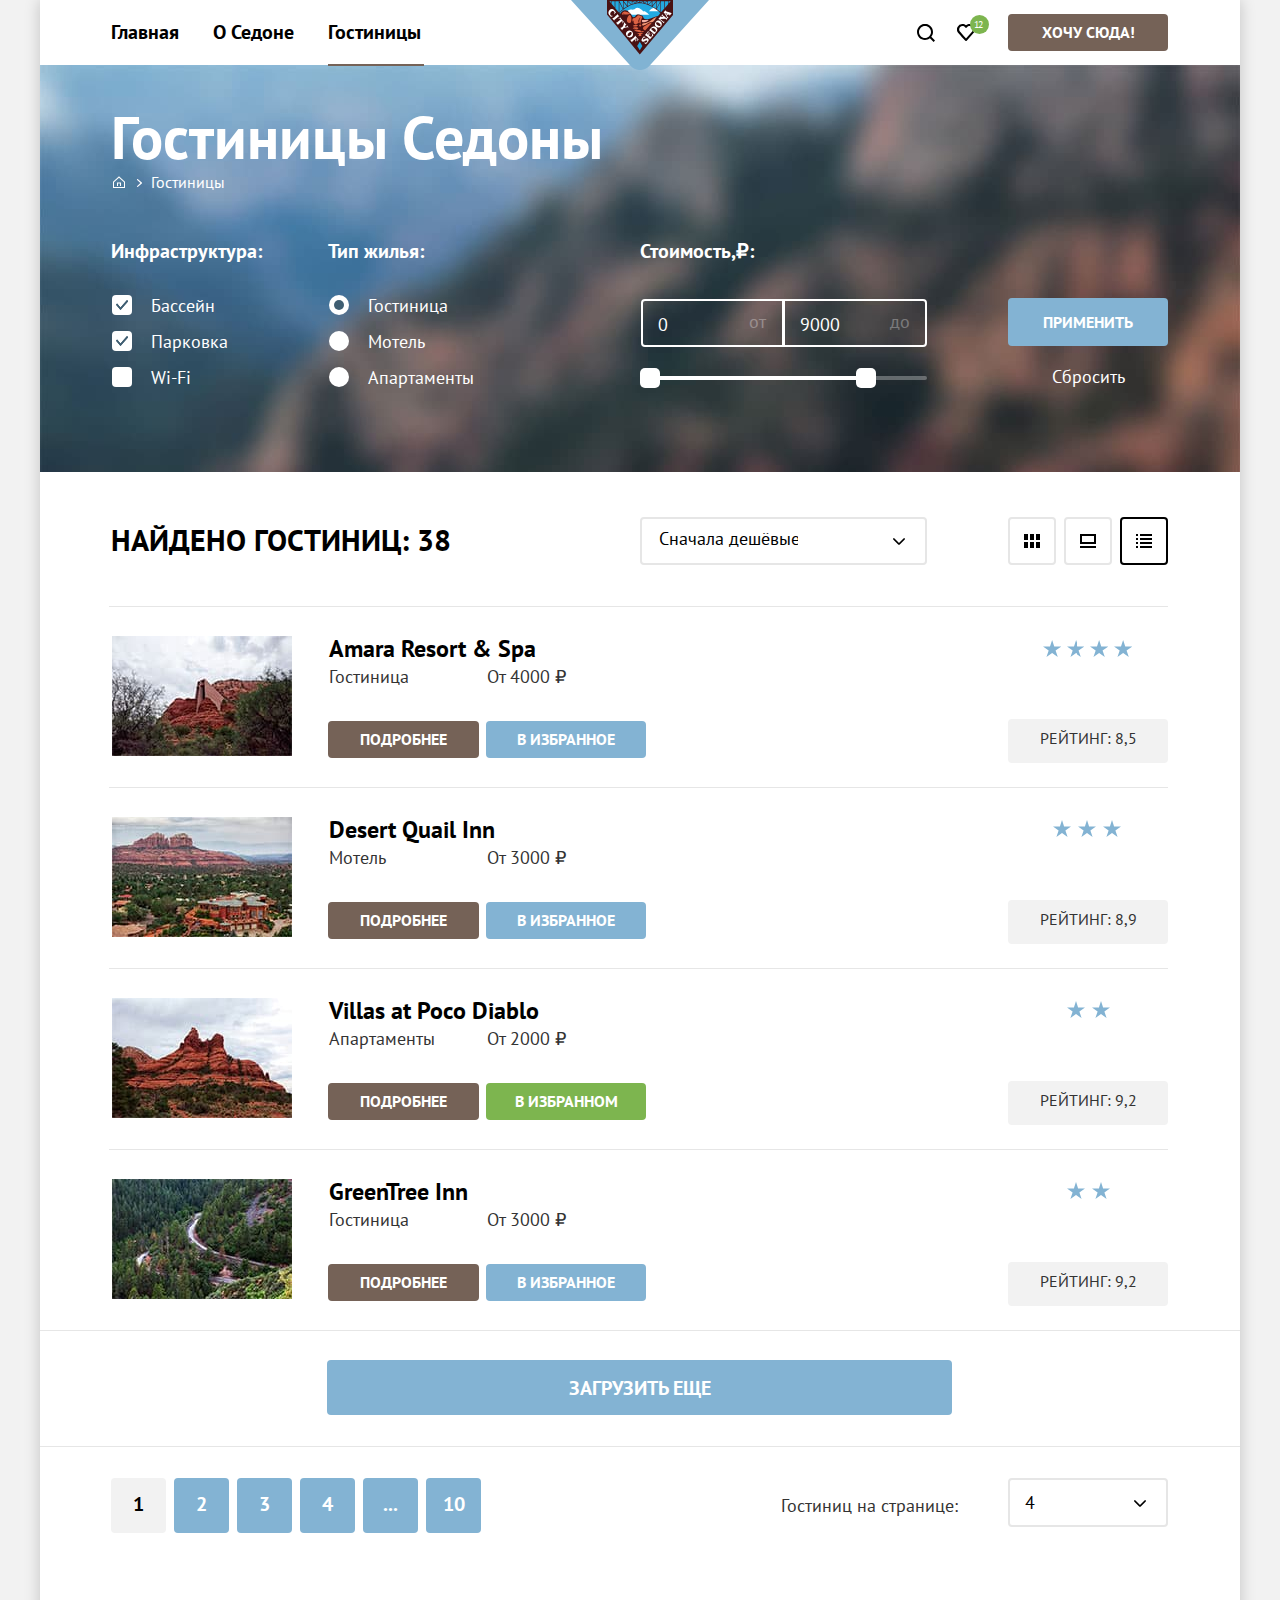
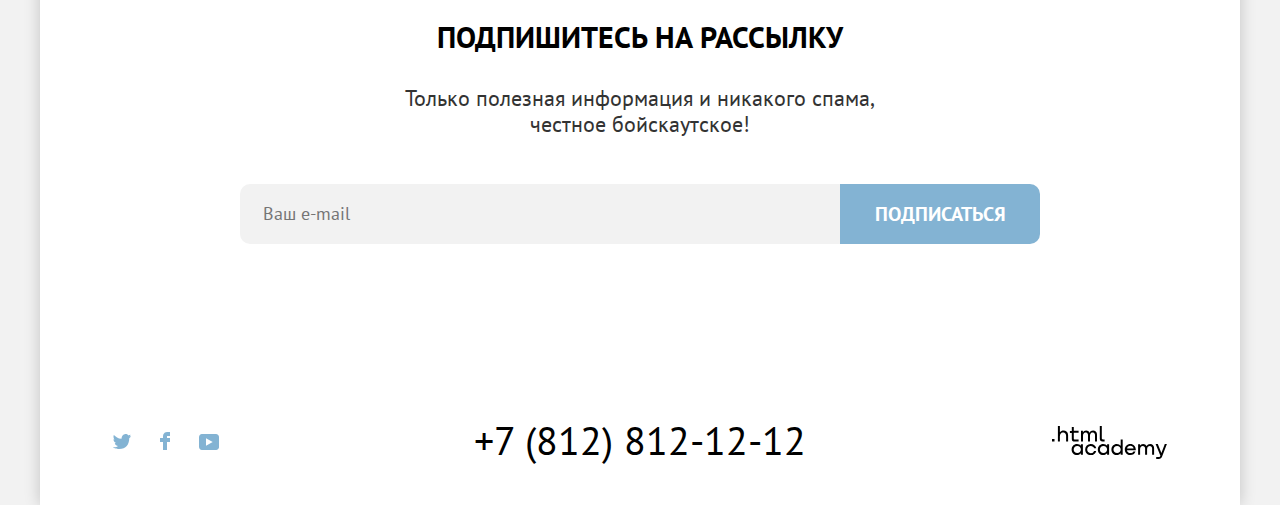
==== commit 23eaed07: "допуск к защите проекта" ====
--- a/catalog.html
+++ b/catalog.html
@@ -27,12 +27,13 @@
             <li class="navigation-button-icon">
               <a class="navigation-link-scan" href="#">
                 <svg class="navigation-icon-scan" aria-hidden="true" focusable="false" width="18" height="18" fill="#000" xmlns="http://www.w3.org/2000/svg"><path d="m18 16.5-3.7-3.7c1-1.3 1.7-3 1.7-4.9 0-4.4-3.6-8-8-8S0 3.6 0 8c0 4.4 3.6 8 8 8 1.8 0 3.5-.6 4.9-1.7l3.7 3.7 1.4-1.5ZM8 14c-3.3 0-6-2.7-6-6s2.7-6 6-6 6 2.7 6 6-2.7 6-6 6Z" /></svg>
-                <span class="visually-hidden">Поиск</span></a>
+                <span class="visually-hidden">Поиск</span>
+              </a>
             </li>
             <li class="navigation-button-like">
               <button class="button-item-like" type="button">
                 <svg class="navigation-icon" aria-hidden="true" focusable="false" width="18" height="17" fill="#000" xmlns="http://www.w3.org/2000/svg">
-                <path d="M8.9 17a.9.9 0 0 1-.8-.4c-5.4-6.1-6.7-7.5-7-7.9A5.4 5.4 0 0 1 5.5 0C6.8 0 8 .5 9 1.3a5.46 5.46 0 0 1 9 4.1c0 1.3-.5 2.5-1.3 3.4l-7 7.9c-.2.2-.4.3-.8.3Zm-6-9.5c.3.4 3.5 4 6.1 6.9l6.2-7c.5-.5.7-1.2.7-2 0-1.8-1.5-3.3-3.3-3.3-1 0-2 .5-2.7 1.3-.3.3-.6.4-.9.4-.3 0-.6-.2-.8-.4-.7-.8-1.7-1.3-2.7-1.3-1.8 0-3.3 1.5-3.3 3.3-.1.9.3 1.6.7 2.1-.1 0-.1 0 0 0Z"  />
+                  <path d="M8.9 17a.9.9 0 0 1-.8-.4c-5.4-6.1-6.7-7.5-7-7.9A5.4 5.4 0 0 1 5.5 0C6.8 0 8 .5 9 1.3a5.46 5.46 0 0 1 9 4.1c0 1.3-.5 2.5-1.3 3.4l-7 7.9c-.2.2-.4.3-.8.3Zm-6-9.5c.3.4 3.5 4 6.1 6.9l6.2-7c.5-.5.7-1.2.7-2 0-1.8-1.5-3.3-3.3-3.3-1 0-2 .5-2.7 1.3-.3.3-.6.4-.9.4-.3 0-.6-.2-.8-.4-.7-.8-1.7-1.3-2.7-1.3-1.8 0-3.3 1.5-3.3 3.3-.1.9.3 1.6.7 2.1-.1 0-.1 0 0 0Z"  />
                 </svg>
                 <span class="visually-hidden">Нравится</span>
                 <span class="icon-like">12</span>
@@ -49,13 +50,13 @@
                           <span class="cart-item-price"> Мотель</span>
                         </span>
                       </a>
-                        <button type="button" class="cart-item-button">
-                          <svg class="popover-icon" width="16" height="16" aria-hidden="true" focusable="false" fill="#000" xmlns="http://www.w3.org/2000/svg">
-                            <path d="M15.3 2.3H.6c-.3 0-.6.2-.6.5s.3.6.6.6h1.7v12c0 .3.3.6.6.6h10.2c.3 0 .6-.3.6-.6v-12h1.7c.3 0 .6-.3.6-.6s-.4-.5-.7-.5Zm-2.8 12.5H3.4V3.4h9.1v11.4ZM6.2 1.2h3.4c.3 0 .6-.3.6-.6S10 0 9.7 0H6.2c-.3 0-.5.3-.5.6s.2.6.5.6Z"/>
-                            <path d="M6.2 12c.3 0 .6-.3.6-.6V5.7c0-.3-.3-.6-.6-.6s-.6.3-.6.6v5.7c.1.3.3.6.6.6ZM9.7 12c.3 0 .6-.3.6-.6V5.7c0-.3-.3-.6-.6-.6s-.6.4-.6.6v5.7c0 .3.2.6.6.6Z"/>
-                          </svg>
-                          <span class="visually-hidden">Удалить из корзины</span>
-                        </button>
+                      <button type="button" class="cart-item-button">
+                        <svg class="popover-icon" width="16" height="16" aria-hidden="true" focusable="false" fill="#000" xmlns="http://www.w3.org/2000/svg">
+                          <path d="M15.3 2.3H.6c-.3 0-.6.2-.6.5s.3.6.6.6h1.7v12c0 .3.3.6.6.6h10.2c.3 0 .6-.3.6-.6v-12h1.7c.3 0 .6-.3.6-.6s-.4-.5-.7-.5Zm-2.8 12.5H3.4V3.4h9.1v11.4ZM6.2 1.2h3.4c.3 0 .6-.3.6-.6S10 0 9.7 0H6.2c-.3 0-.5.3-.5.6s.2.6.5.6Z"/>
+                          <path d="M6.2 12c.3 0 .6-.3.6-.6V5.7c0-.3-.3-.6-.6-.6s-.6.3-.6.6v5.7c.1.3.3.6.6.6ZM9.7 12c.3 0 .6-.3.6-.6V5.7c0-.3-.3-.6-.6-.6s-.6.4-.6.6v5.7c0 .3.2.6.6.6Z"/>
+                        </svg>
+                        <span class="visually-hidden">Удалить из корзины</span>
+                      </button>
                     </li>
                     <li class="cart-item">
                       <a class="cart-conteiner" href="hotel.html">
@@ -75,7 +76,7 @@
                     </li>
                   </ul>
                 </div>
-                <button class="button popover-button" type="button">Все Избранные</button>
+                <a class="button popover-button" href="#">Все Избранные</a>
               </div>
             </li>
             <li class="navigation-button item">
@@ -192,7 +193,7 @@
             </div>
           </div>
           <div class="seach-mini">
-            <p class="seach-hotel">Найдено гостиниц:<span>38</span></p>
+            <p class="seach-hotel">Найдено гостиниц: <span>38</span></p>
             <div class="sorting-card">
               <form class="sorting-type">
                 <label class="visually-hidden" for="sorting">Сортировка</label>
@@ -240,9 +241,9 @@
               <a class="hotel-card-link" href="hotel.html">
                 <img class="hotel-card-image" src="images/catalog/hotel-1.jpg" width="180" height="120" alt="Гостиница">
               </a>
-             <div class="hotel-conteiner">
-               <a class="hotel-mini" href="hotel.html">
-                 <h3 class="hotel-card-title">Amara Resort & Spa</h3>
+              <div class="hotel-conteiner">
+                <a class="hotel-mini" href="hotel.html">
+                  <h3 class="hotel-card-title">Amara Resort & Spa</h3>
                 </a>
                 <div class="hotel-money">
                   <span class="hotel-card-price"> Гостиница </span>
@@ -254,8 +255,8 @@
                 </div>
               </div>
               <div class="conteiner-rating">
-              <span class="rating-icon"></span>
-              <span class="rating">Рейтинг: 8,5</span>
+                <span class="rating-icon"></span>
+                <span class="rating">Рейтинг: 8,5</span>
               </div>
             </li>
             <li class="hotel-card">
@@ -411,7 +412,7 @@
             <a class="footer-contacts-address-phone" href="tel:+78128121212">+7 (812) 812-12-12</a>
           </section>
           <a class="htmlacademy-link" href="https://htmlacademy.ru/">
-            <svg class="footer-logo" width="115" height="34" fill="#000" fill-rule="evenodd" clip-rule="evenodd" xmlns="http://www.w3.org/2000/svg">
+            <svg class="footer-logo" width="115" height="34" fill="#000" fill-rule="evenodd" alt="логотип html-академии" clip-rule="evenodd" xmlns="http://www.w3.org/2000/svg">
               <path d="M0 12.9v2.6h2.5v-2.6H0ZM11.6 4.5c-1.6 0-2.8.7-3.6 1.7h-.1V0h-2v15.5h2v-5.3c0-2.1 1.3-3.6 3.3-3.6 1.8 0 2.9 1.4 2.9 3.2v5.7h2V9.4c.1-3-1.8-4.9-4.5-4.9ZM26.6 4.8h-4.8V1.1h-2v3.8h-1.9v2h1.9v6c0 1.7 1 2.7 2.7 2.7h4.1v-2h-3.7c-.7 0-1.1-.4-1.1-1.1V6.8h4.8v-2ZM41.1 4.6c-1.6 0-2.9.8-3.5 2.1h-.1c-.6-1.2-1.8-2.1-3.4-2.1-1.4 0-2.5.8-3.1 1.8h-.1V4.8H29v10.6h2V10c0-2 1-3.5 2.6-3.5 1.5 0 2.4 1 2.4 2.6v6.3h2V9.8c0-2.4 1.4-3.3 2.6-3.3 1.5 0 2.4 1 2.4 2.6v6.3h2V8.9c.1-2.5-1.4-4.3-3.9-4.3ZM47.8 12.7c0 1.7 1 2.7 2.8 2.7h2v-2h-1.7c-.7 0-1.1-.4-1.1-1.1V0h-2v12.7ZM28.9 19.7c-.9-1.1-2.2-1.8-3.9-1.8-3.1 0-5.4 2.3-5.4 5.6s2.3 5.6 5.4 5.6c1.8 0 3-.8 3.8-1.9h.1v1.6h2V18.2h-2v1.5Zm-3.6 7.4c-2.2 0-3.6-1.6-3.6-3.6s1.4-3.6 3.6-3.6 3.6 1.6 3.6 3.6c0 1.9-1.4 3.6-3.6 3.6ZM44.2 22c-.5-2.4-2.6-4.1-5.4-4.1a5.4 5.4 0 0 0-5.6 5.6c0 3.1 2.2 5.6 5.6 5.6 2.8 0 4.9-1.8 5.4-4.2h-2.1a3.4 3.4 0 0 1-3.3 2.3c-2.2 0-3.6-1.6-3.6-3.6s1.4-3.6 3.6-3.6c1.6 0 2.8 1 3.3 2.2h2.1V22ZM55.1 19.7c-.9-1.1-2.2-1.8-3.9-1.8-3.1 0-5.4 2.3-5.4 5.6s2.3 5.6 5.4 5.6c1.8 0 3-.8 3.8-1.9h.1v1.6h2V18.2h-2v1.5Zm-3.6 7.4c-2.2 0-3.6-1.6-3.6-3.6s1.4-3.6 3.6-3.6 3.6 1.6 3.6 3.6c0 1.9-1.5 3.6-3.6 3.6ZM68.7 19.8c-.9-1.1-2.2-1.9-3.9-1.9-3.1 0-5.4 2.3-5.4 5.6s2.2 5.6 5.4 5.6c1.7 0 3-.8 3.8-1.8h.1v1.5h2V13.4h-2v6.4Zm-3.6 7.3c-2.2 0-3.6-1.6-3.6-3.6s1.4-3.6 3.6-3.6 3.6 1.6 3.6 3.6c-.1 2-1.5 3.6-3.6 3.6ZM78.3 17.9c-3.3 0-5.5 2.5-5.5 5.6 0 3 2.1 5.6 5.5 5.6 2.5 0 4.5-1.3 5.2-3.6h-2.1c-.5 1-1.6 1.6-3 1.6-1.9 0-3.3-1.3-3.4-2.9h8.8c.2-3.6-2-6.3-5.5-6.3Zm0 1.9c1.7 0 3 1 3.3 2.6h-6.5c.3-1.5 1.5-2.6 3.2-2.6ZM98.2 17.9c-1.6 0-2.9.8-3.6 2h-.1c-.6-1.2-1.8-2-3.4-2-1.4 0-2.5.7-3.1 1.8v-1.5h-1.9v10.6h2v-5.4c0-2 1-3.4 2.6-3.5 1.5 0 2.4 1 2.4 2.6v6.3h2v-5.6c0-2.4 1.4-3.3 2.6-3.3 1.5 0 2.4 1 2.4 2.6v6.3h2v-6.5c.1-2.6-1.4-4.4-3.9-4.4ZM109.4 27l-3.6-8.9h-2.2l4.8 11.6c-.3.9-.7 1.2-1.7 1.2h-2.5v2h2.5c1.8 0 2.8-.8 3.5-2.6l4.7-12.2h-2.1l-3.4 8.9Z"/>
             </svg>
           </a>
--- a/styles/styles.css
+++ b/styles/styles.css
@@ -55,16 +55,14 @@
   font-style: normal;
   font-weight: bold;
   width: 575px;
-  height: 60px;
-  padding: 0;
-  padding-top: 10px;
-  padding-bottom: 14px;
+  padding: 0;
+  padding-top: 9px;
+  padding-bottom: 9px;
   border-radius: 10px;
   border: 3px solid transparent;
   background-color: #756257;
   font-size: 20px;
   line-height: 36px;
-  text-align: center;
   text-transform: uppercase;
   color: #ffffff;
 }
@@ -77,7 +75,8 @@
   background: #615048;
   color: rgba(255, 255, 255, 0.3);
   border: none;
-  padding-top: 13px;
+  padding-top: 12px;
+  padding-bottom: 12px;
 }
 
 .button-hotel:focus {
@@ -92,16 +91,15 @@
   font-style: normal;
   font-weight: bold;
   width: 200px;
-  height: 60px;
-  box-sizing: border-box;
-  padding: 12px 0;
+  padding: 0;
+  padding-top: 14px;
+  padding-bottom: 14px;
+  box-sizing: border-box;
   background: #83b3d3;
   border: 3px solid transparent;
   border-radius: 0 10px 10px 0;
   font-size: 20px;
   line-height: 26px;
-  align-items: center;
-  text-align: center;
   text-transform: uppercase;
   color: #ffffff;
 }
@@ -120,6 +118,8 @@
   color: rgba(255, 255, 255, 0.3);
   background: #68a2ca;
   border: none;
+  padding-top: 17px;
+  padding-bottom: 17px;
 }
 
 .navigation-button-nice {
@@ -129,6 +129,7 @@
   line-height: 21px;
   text-align: center;
   width: 160px;
+  padding: 0;
   padding-top: 5px;
   padding-bottom: 5px;
   color: #ffffff;
@@ -215,14 +216,14 @@
 .mail-form:active {
   background: #ffffff;
   border: 2px solid #000000;
-  padding-left: 23px;
+  padding-left: 21px;
   padding-right: 20px;
 }
 
 .form-invalid {
   background: #ffffff;
   border: 2px solid #ff5757;
-  padding-left: 23px;
+  padding-left: 21px;
   padding-right: 20px;
 }
 
@@ -236,6 +237,7 @@
 
 .navigation-list {
   display: flex;
+  flex-wrap: wrap;
   align-items: center;
   width: 460px;
   margin: 0;
@@ -248,6 +250,7 @@
 
 .navigation-user {
   display: flex;
+  flex-wrap: wrap;
   max-width: 460px;
   margin-left: auto;
   padding: 0;
@@ -465,7 +468,7 @@
   background-size: cover;
   background-repeat: no-repeat;
   flex-grow: 1;
-  background-color: #008b8b;
+  background-color: rgb(117, 162, 201);
 }
 
 .gor::before {
@@ -880,6 +883,7 @@
 
 .mailing {
   background-image: url("../images/background-mailing.jpg");
+  background-color: rgb(110, 114, 118);
   text-align: center;
   padding: 94px 200px;
 }
@@ -917,10 +921,11 @@
   opacity: 0.6;
 }
 
-.htmlacademy-link:focus .footer-logo {
+.htmlacademy-link:focus {
   border-color: #83b3d3;
   border-radius: 10px;
   opacity: 0.6;
+  outline: none;
 }
 
 .htmlacademy-link:active {
@@ -934,6 +939,7 @@
 
 .catalog-bg {
   background-image: url("../images/catalog/catalog-bg.jpg");
+  background-color: rgb(89, 125, 161);
   background-size: cover;
   background-repeat: no-repeat;
   color: #ffffff;
@@ -941,6 +947,7 @@
 
 .breadcrumbs {
   display: flex;
+  flex-wrap: wrap;
   list-style-type: none;
   padding: 0;
   margin: 0;
@@ -959,6 +966,7 @@
   border-color: #83b3d3;
   box-sizing: border-box;
   border-radius: 4px;
+  outline: none;
 }
 
 .breadcrumbs-link:active {
@@ -1037,7 +1045,6 @@
   display: block;
   line-height: 21px;
   width: 151px;
-  height: 37px;
   text-align: center;
   text-transform: uppercase;
   box-sizing: border-box;
@@ -1045,8 +1052,9 @@
   border-radius: 4px;
   margin-right: 7px;
   margin-left: 2px;
-  padding-top: 6px;
-  padding-bottom: 7px;
+  margin-top: 2px;
+  padding-top: 5px;
+  padding-bottom: 5px;
 }
 
 .hotel-card-button:hover {
@@ -1057,8 +1065,9 @@
   background: #615048;
   color: rgba(255, 255, 255, 0.3);
   border: none;
-  padding-top: 9px;
-  padding-bottom: 10px;
+  padding: 0 3px;
+  padding-top: 8px;
+  padding-bottom: 8px;
 }
 
 .hotel-card-button:focus {
@@ -1184,7 +1193,7 @@
 .button-point:focus {
   width: 100px;
   margin: 0 30px;
-  text-align: center;
+  margin-bottom: -4px;
   border-color: #83b3d3;
   box-sizing: border-box;
   border-radius: 4px;
@@ -1327,6 +1336,7 @@
 .catalog-filter-input:focus {
   box-shadow: 0 0 0 3px #81b3d2;
   inset: 0 0 0 3px #81b3d2;
+  outline: none;
 }
 
 .catalog-filter-input:active {
@@ -1337,6 +1347,10 @@
   width: 143px;
   border-radius: 4px 0 0 4px;
   margin-right: -1px;
+}
+
+input[type="number"] {
+  -moz-appearance: textfield;
 }
 
 .catalog-filter-max {
@@ -1393,6 +1407,10 @@
   background: rgba(255, 255, 255, 0.6);
 }
 
+label:hover .control-mark {
+  background: rgba(255, 255, 255, 0.6);
+}
+
 .control-input[type="checkbox"]:focus + .control-mark {
   background: rgba(255, 255, 255, 0.6);
   border-color: #83b3d3;
@@ -1400,6 +1418,10 @@
 }
 
 .control-input[type="checkbox"]:active + .control-mark {
+  background: rgba(255, 255, 255, 0.3);
+}
+
+label:active .control-mark {
   background: rgba(255, 255, 255, 0.3);
 }
 
@@ -1480,7 +1502,7 @@
   padding-top: 11px;
   padding-bottom: 11px;
   padding-left: 15px;
-  padding-right: 118px;
+  padding-right: 40px;
   font-family: "PT Sans", sans-serif;
   font-style: normal;
   font-weight: 400;
@@ -1509,6 +1531,7 @@
 }
 
 .hotel {
+  max-width: 180px;
   font-style: normal;
   font-weight: normal;
   line-height: 23px;
@@ -1591,6 +1614,7 @@
 
 .card-grid:focus {
   border-color: #83b3d3;
+  outline: none;
 }
 
 .card-grid-current {
@@ -1611,11 +1635,15 @@
   color: #756257;
 }
 
-.hotel-card-title:focus {
+.hotel-mini:focus .hotel-card-title {
   color: #756257;
   border-color: #83b3d3;
   box-sizing: border-box;
   border-radius: 10px;
+}
+
+.hotel-mini:focus {
+  outline: none;
 }
 
 .hotel-card-title:active {
@@ -1634,8 +1662,12 @@
   opacity: 0.6;
 }
 
-.hotel-card-image:focus {
-  border-color: #83b3d3;
+.hotel-card-link:focus .hotel-card-image {
+  border-color: #83b3d3;
+}
+
+.hotel-card-link:focus {
+  outline: none;
 }
 
 .hotel-card-image:active {
@@ -1727,10 +1759,10 @@
   font-style: normal;
   font-weight: bold;
   width: 160px;
-  height: 37px;
-  padding: 0;
-  padding-top: 6px;
-  padding-bottom: 7px;
+  margin-top: 2px;
+  padding: 0;
+  padding-top: 5px;
+  padding-bottom: 5px;
   border: 3px solid transparent;
   background: #83b3d3;
   border-radius: 4px;
@@ -1745,8 +1777,8 @@
   background: #68a2ca;
   border: 1px solid #756257;
   border-radius: 4px;
-  padding-top: 8px;
-  padding-bottom: 9px;
+  padding-top: 7px;
+  padding-bottom: 7px;
 }
 
 .favorites:active {
@@ -1754,8 +1786,8 @@
   border: 1px solid #756257;
   box-sizing: border-box;
   border-radius: 4px;
-  padding-top: 8px;
-  padding-bottom: 9px;
+  padding-top: 7px;
+  padding-bottom: 7px;
   color: rgba(255, 255, 255, 0.3);
 }
 
@@ -1765,8 +1797,8 @@
   border-radius: 4px;
   box-sizing: border-box;
   outline: none;
-  padding-top: 6px;
-  padding-bottom: 7px;
+  padding-top: 5px;
+  padding-bottom: 5px;
 }
 
 .hotel-card-price {
@@ -1800,12 +1832,12 @@
   font-style: normal;
   font-weight: bold;
   width: 160px;
-  height: 37px;
   background: #7db54f;
   border: 3px solid transparent;
-  padding: 0;
-  padding-top: 6px;
-  padding-bottom: 7px;
+  margin-top: 2px;
+  padding: 0;
+  padding-top: 5px;
+  padding-bottom: 5px;
   border-radius: 4px;
   font-size: 16px;
   line-height: 21px;
@@ -1822,8 +1854,8 @@
   background: #6c9e42;
   color: rgba(255, 255, 255, 0.3);
   border: none;
-  padding-top: 9px;
-  padding-bottom: 10px;
+  padding-top: 7px;
+  padding-bottom: 7px;
 }
 
 .favorites-other:focus {
@@ -1890,8 +1922,8 @@
   font-weight: bold;
   display: block;
   box-sizing: border-box;
-  width: 55px;
-  height: 55px;
+  min-width: 55px;
+  min-height: 55px;
   border: 3px solid transparent;
   background: #83b3d3;
   border-radius: 4px;
@@ -1918,12 +1950,12 @@
   border-color: #756257;
   border-radius: 4px;
   background: #68a2ca;
+  outline: none;
 }
 
 .pagination-link:active {
   color: rgba(255, 255, 255, 0.3);
-  border: none;
-  padding: 16px;
+  border-color: transparent;
 }
 
 .hotel-form {
@@ -1979,6 +2011,7 @@
 .popover-content {
   padding: 0 12px;
   padding-top: 12px;
+  margin-bottom: 34px;
 }
 
 .cart-item {
@@ -2006,6 +2039,7 @@
 
 .cart-conteiner:focus {
   border-color: #83b3d3;
+  outline: none;
 }
 
 .cart-conteiner:active {
@@ -2014,7 +2048,7 @@
 
 .cart-link {
   display: grid;
-  grid-template-columns: 48px 261px;
+  grid-template-columns: 48px 235px;
   grid-template-rows: 24px 24px;
 }
 
@@ -2032,6 +2066,7 @@
   font-weight: bold;
   font-size: 18px;
   line-height: 21px;
+  width: 227px;
   color: #000000;
   text-align: start;
   margin: 0;
@@ -2047,6 +2082,7 @@
   font-weight: normal;
   font-size: 16px;
   line-height: 21px;
+  width: 227px;
   color: #333333;
   margin: 0;
   padding: 0;
@@ -2081,8 +2117,7 @@
   text-align: center;
   text-transform: uppercase;
   width: 400px;
-  padding-top: 17px;
-  padding-bottom: 17px;
+  padding: 17px 140px;
   border-radius: 0 0 20px 20px;
   border: 3px solid transparent;
   box-sizing: border-box;
@@ -2095,6 +2130,7 @@
 .popover-button:focus {
   background: #615048;
   border: 3px solid #83b3d3;
+  outline: none;
 }
 
 .popover-button:active {
@@ -2107,6 +2143,7 @@
 
 .cart-item-button:focus {
   border-color: #83b3d3;
+  outline: none;
 }
 
 .cart-item-button:hover .popover-icon {
